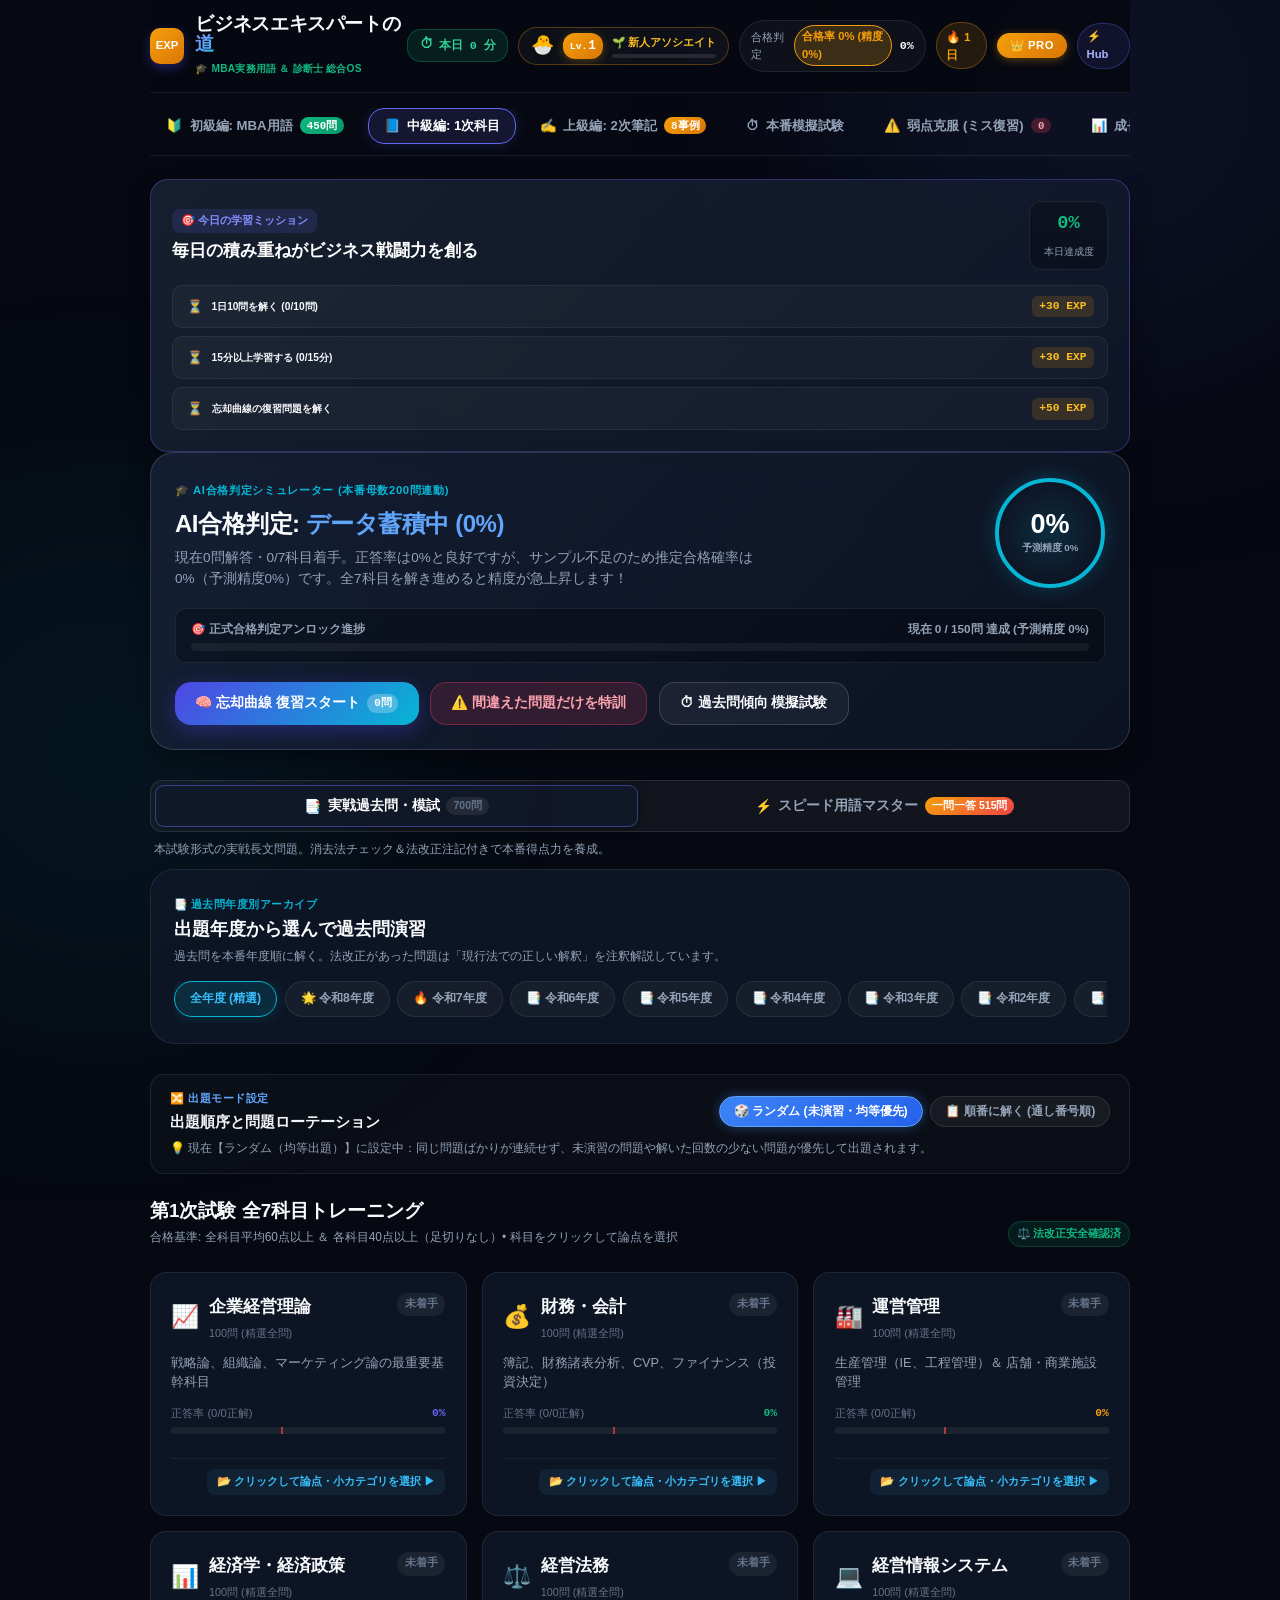
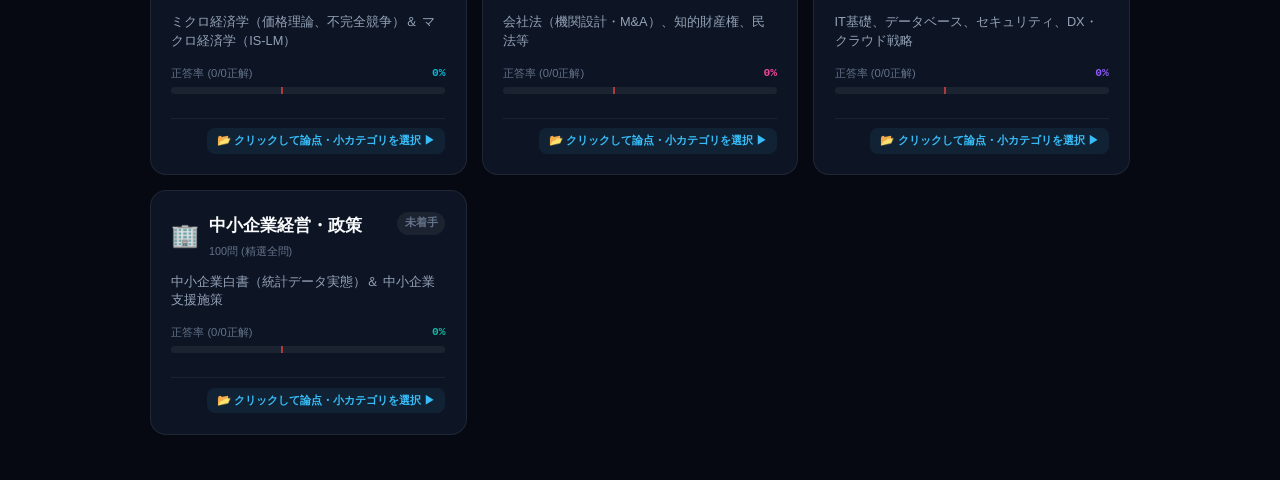
==== docs/index.html @ 7c451c0b "fix: Hide subcategories by default, show clean cards, and open subcategory modal only on card click" ====
<!DOCTYPE html>
<html lang="ja">
<head>
  <meta charset="UTF-8">
  <meta name="viewport" content="width=device-width, initial-scale=1.0, maximum-scale=1.0, user-scalable=no, viewport-fit=cover">
  <meta name="apple-mobile-web-app-capable" content="yes">
  <meta name="apple-mobile-web-app-status-bar-style" content="black-translucent">
  <meta name="apple-mobile-web-app-title" content="ビジネスエキスパートの道">
  <meta name="theme-color" content="#070a13">
  <meta name="description" content="ビジネスエキスパートの道 - 初級編MBA専門用語から中級編診断士1次試験、上級編2次筆記実戦ケーススタディまでビジネス戦闘力を極める総合学習OS">
  <title>ビジネスエキスパートの道 | MBA用語・中小企業診断士 総合学習OS</title>

  <!-- Google Fonts -->
  <link rel="preconnect" href="https://fonts.googleapis.com">
  <link rel="preconnect" href="https://fonts.gstatic.com" crossorigin>
  <link href="https://fonts.googleapis.com/css2?family=JetBrains+Mono:wght@500;600;700&family=Outfit:wght@500;600;700;800;900&family=Plus+Jakarta+Sans:wght@400;500;600;700;800&display=swap" rel="stylesheet">

  <!-- PWA & Mobile Web App Settings -->
  <link rel="manifest" href="manifest.json">
  <link rel="icon" type="image/svg+xml" href="icon.svg">
  <link rel="apple-touch-icon" href="icon.svg">

  <!-- Security Headers: CSP, No-Sniff, Referrer -->
  <meta http-equiv="Content-Security-Policy" content="default-src 'self'; script-src 'self' 'unsafe-inline'; style-src 'self' 'unsafe-inline' https://fonts.googleapis.com; font-src 'self' https://fonts.gstatic.com data:; img-src 'self' data: https:; connect-src 'self';">
  <meta http-equiv="X-Content-Type-Options" content="nosniff">
  <meta name="referrer" content="strict-origin-when-cross-origin">

  <!-- Immediate Cache Purge for PWA Updates -->
  <script>
    if ('caches' in window) {
      caches.keys().then(function(keys) {
        keys.forEach(function(k) {
          if (k !== 'shindanshi-master-v11') caches.delete(k);
        });
      });
    }
  </script>

  <link rel="stylesheet" href="index.css?v=9">
</head>
<body class="theme-dark">
  <!-- Dynamic Glow Backgrounds -->
  <div class="bg-orb orb-primary"></div>
  <div class="bg-orb orb-emerald"></div>

  <div id="passApp" class="pass-app-shell">
    
    <!-- Top Global App Bar -->
    <header class="app-top-bar" id="appTopBar">
      <div class="bar-left">
        <button id="btnHeaderBack" class="icon-btn-round" style="display: none;" title="一覧に戻る">
          ←
        </button>
        <div class="brand-container">
          <div class="brand-logo-mark" style="background: linear-gradient(135deg, #f59e0b, #d97706);">
            <span>EXP</span>
          </div>
          <div>
            <h1 class="brand-title">ビジネスエキスパートの<span class="gradient-text">道</span></h1>
            <span class="compliance-tag" title="初級MBA用語・中級1次・上級2次筆記まで完全網羅">🎓 MBA実務用語 ＆ 診断士 総合OS</span>
          </div>
        </div>
      </div>

      <div class="bar-right">
        <!-- Live Study Time Auto-Tracker Badge (NEW: 勉強時間ログ) -->
        <div class="study-time-badge" id="studyTimeBadge" title="自動計測された本日の学習時間">
          <span class="st-icon">⏱</span>
          <span class="st-val" id="headerStudyTimeText">本日 0分</span>
        </div>

        <!-- Live Player Level & Character Avatar Badge (NEW: キャラクター進化) -->
        <div class="player-level-badge" id="playerLevelBadge" title="あなたのビジネスアバターと戦闘力レベル (タップで対話)">
          <div class="lvl-avatar-icon" id="headerAvatarEmoji">🐣</div>
          <div class="lvl-circle">
            <span class="lvl-prefix">Lv.</span><span id="headerLvlNum">1</span>
          </div>
          <div class="lvl-info">
            <span class="lvl-title" id="headerRankTitle">🌱 新人アソシエイト</span>
            <div class="lvl-bar-track">
              <div class="lvl-bar-fill" id="headerExpBar" style="width: 0%;"></div>
            </div>
          </div>
        </div>

        <!-- Floating Avatar Speech Bubble (NEW: 対話システム) -->
        <div class="avatar-speech-bubble" id="avatarSpeechBubble" style="display: none;">
          <span class="bubble-arrow"></span>
          <span class="bubble-text" id="avatarSpeechText">今日も一緒にビジネス戦闘力を高めよう！</span>
        </div>

        <!-- Live Pass Probability Gauge -->
        <div class="pass-prob-meter" id="passProbMeter" title="総合正答率に基づく合格判定">
          <span class="prob-label">合格判定</span>
          <span class="prob-badge grade-b" id="topPassGrade">B判定</span>
          <span class="prob-rate" id="topPassRate">65%</span>
        </div>

        <!-- Streak Counter -->
        <div class="streak-badge" id="streakBadge" title="学習継続記録">
          🔥 <span id="streakNum">1</span>日
        </div>

        <!-- PRO Plan Upgrade Button (NEW: マネタイズ導線) -->
        <button class="pro-upgrade-chip" id="btnOpenProModal" title="PROプランで全機能・クラウド同期を解放">
          👑 PRO
        </button>

        <!-- DevFlow Hub Link -->
        <a href="http://localhost:8765" class="hub-link-chip" target="_blank" title="DevFlow Hubへ戻る">
          ⚡ Hub
        </a>
      </div>
    </header>

    <!-- Top Navigation Tabs (Desktop & Tablet) -->
    <nav class="app-nav-tabs" id="appNavTabs">
      <button class="nav-tab" data-view="viewMba" id="tabMba">
        <span class="tab-emoji">🔰</span>
        <span>初級編: MBA用語</span>
        <span class="counter-pill" style="background: linear-gradient(135deg, #10b981, #059669); color: #fff;">450問</span>
      </button>
      <button class="nav-tab active" data-view="viewHome" id="tabSubjects">
        <span class="tab-emoji">📘</span>
        <span>中級編: 1次科目</span>
      </button>
      <button class="nav-tab" data-view="viewCaseExam" id="tabCaseExam">
        <span class="tab-emoji">✍️</span>
        <span>上級編: 2次筆記</span>
        <span class="counter-pill" style="background: linear-gradient(135deg, #f59e0b, #d97706); color: #fff;">8事例</span>
      </button>
      <button class="nav-tab" data-view="viewMockExam" id="tabMock">
        <span class="tab-emoji">⏱</span>
        <span>本番模擬試験</span>
      </button>
      <button class="nav-tab" data-view="viewWeakness" id="tabWeakness">
        <span class="tab-emoji">⚠️</span>
        <span>弱点克服 (ミス復習)</span>
        <span class="counter-pill" id="weaknessCountPill">0</span>
      </button>
      <button class="nav-tab" data-view="viewAnalytics" id="tabAnalytics">
        <span class="tab-emoji">📊</span>
        <span>成長・合格診断</span>
      </button>
    </nav>

    <!-- Main Content Area -->
    <main class="main-stage" id="mainStage">

      <!-- ===================================================================
           VIEW 0: 🔰 初級編: MBA専門用語マスター (全7カテゴリ・計150問)
           =================================================================== -->
      <section id="viewMba" class="stage-view">
        
        <!-- MBA Top Screen (カテゴリ選択 & 戦闘力ステータス) -->
        <div id="mbaCategoryView" class="mba-top-container">
          
          <!-- Hero Banner -->
          <div class="mba-hero-card">
            <div class="mba-hero-left">
              <span class="mba-badge-pill">🔰 初級編：ビジネスエキスパートへの第一歩</span>
              <h2 class="mba-hero-title">MBA専門用語マスター 450</h2>
              <p class="mba-hero-desc">
                世界基準のビジネススクールで学ぶ7大コア領域の必須概念を選択式で攻略。問題を解くごとにEXPを獲得し、ビジネス戦闘力（Level）をランクアップさせよう！
              </p>
              <div class="mba-hero-actions">
                <button class="btn btn-primary" id="btnMbaRandomQuiz">
                  <span>🎲 全分野からランダム10問特訓</span>
                  <span class="badge-bubble">+EXP</span>
                </button>
                <button class="btn btn-outline" id="btnMbaWeakQuiz">
                  <span>⚠️ 未マスター用語を集中攻略</span>
                </button>
              </div>
            </div>

            <!-- Player Status Dashboard Card -->
            <div class="mba-player-card">
              <div class="player-rank-header">
                <span class="p-eyebrow">現在のビジネス階級</span>
                <div class="p-title-row">
                  <span class="p-rank-icon" id="mbaStatusRankIcon">🌱</span>
                  <h3 class="p-rank-title" id="mbaStatusRankTitle">新人アソシエイト</h3>
                </div>
              </div>
              
              <div class="p-level-row">
                <span class="p-level-val">Lv. <span id="mbaStatusLevelNum">1</span></span>
                <span class="p-exp-val" id="mbaStatusExpText">0 / 50 EXP</span>
              </div>
              <div class="p-exp-track">
                <div class="p-exp-fill" id="mbaStatusExpFill" style="width: 0%;"></div>
              </div>

              <div class="p-stats-grid">
                <div class="p-stat-item">
                  <span class="p-stat-num" id="mbaStatusMasteredCount">0</span>
                  <span class="p-stat-label">習得用語数</span>
                </div>
                <div class="p-stat-item">
                  <span class="p-stat-num" id="mbaStatusAccuracyPct">--%</span>
                  <span class="p-stat-label">正答率</span>
                </div>
                <div class="p-stat-item">
                  <span class="p-stat-num" id="mbaStatusStreakCount">0</span>
                  <span class="p-stat-label">連続正解</span>
                </div>
              </div>
            </div>
          </div>

          <!-- 7 Categories Grid -->
          <div class="mba-categories-section">
            <div class="section-title-bar">
              <div>
                <h3 class="title-text">MBA 7大コア領域から選んで特訓</h3>
                <p class="title-sub">各分野の専門用語と実務ケースを4択問題でマスターしよう</p>
              </div>
            </div>

            <div class="mba-categories-grid" id="mbaCategoriesGrid">
              <!-- Dynamically populated via app.js -->
            </div>
          </div>

        </div>

        <!-- MBA Active Quiz Container (演習中) -->
        <div id="mbaQuizView" class="mba-quiz-container" style="display: none;">
          <div class="mba-quiz-header">
            <button class="btn btn-sm btn-ghost" id="btnMbaBackToList">← 分野一覧に戻る</button>
            <div class="mba-quiz-progress-box">
              <span class="mba-q-category-tag" id="mbaQuizCategoryTag">経営戦略</span>
              <span class="mba-q-counter" id="mbaQuizCounterText">第 1 / 10 問</span>
            </div>
            <div class="mba-quiz-streak-pill" id="mbaQuizComboPill">
              🔥 <span id="mbaQuizComboNum">0</span> 連続正解中
            </div>
          </div>

          <!-- Progress Bar -->
          <div class="quiz-track-bar">
            <div class="quiz-fill-bar" id="mbaQuizFillBar" style="width: 10%;"></div>
          </div>

          <!-- Question Card -->
          <div class="mba-question-card">
            <div class="mba-term-pill" id="mbaQuizTermPill">3C分析</div>
            <h3 class="mba-q-text" id="mbaQuizQuestionText">
              事業の外部環境および内部環境を整理し、成功要因（KSF）を導き出すフレームワーク「3C分析」の3つの要素として正しい組み合わせはどれか。
            </h3>

            <!-- 4 Options -->
            <div class="mba-options-grid" id="mbaQuizOptionsGrid">
              <!-- Dynamic Options -->
            </div>

            <!-- Instant Explanation & Feedback Box -->
            <div class="mba-feedback-box" id="mbaQuizFeedbackBox" style="display: none;">
              <div class="fb-header">
                <span class="fb-badge" id="mbaQuizResultBadge">⭕️ 正解！ (+20 EXP)</span>
                <span class="fb-exp-gain" id="mbaQuizExpGain">+20 EXP</span>
              </div>
              <div class="fb-explanation" id="mbaQuizExplanationText">
                3C分析はマッキンゼーの大前研一氏が提唱したフレームワークで...
              </div>
              <div class="fb-actions">
                <button class="btn btn-primary" id="btnMbaNextQuestion">次の問題へ進む →</button>
              </div>
            </div>
          </div>

        </div>

        <!-- MBA Session Result Screen -->
        <div id="mbaResultView" class="mba-result-container" style="display: none;">
          <div class="mba-result-card">
            <span class="res-eyebrow">🎉 特訓セッション完了！</span>
            <h2 class="res-title" id="mbaResultTitle">素晴らしい成果です！</h2>
            
            <div class="res-score-circle">
              <span class="res-score-pct" id="mbaResultScorePct">90%</span>
              <span class="res-score-sub" id="mbaResultFraction">9 / 10問 正解</span>
            </div>

            <div class="res-exp-summary">
              <span class="res-exp-label">獲得ビジネスEXP</span>
              <span class="res-exp-num" id="mbaResultExpEarned">+220 EXP</span>
            </div>

            <div class="res-action-buttons">
              <button class="btn btn-secondary" id="btnMbaResultRetry">もう一度解く</button>
              <button class="btn btn-primary" id="btnMbaResultBackTop">分野一覧に戻る</button>
            </div>
          </div>
        </div>

      </section>

      <!-- ===================================================================
           VIEW 1: HOME / 科目一覧 & 忘却曲線
           =================================================================== -->
      <section id="viewHome" class="stage-view active">
        
        <!-- Daily Goal & Mission Card (NEW: 習慣化・LTV向上エンジン) -->
        <div class="daily-mission-card" id="dailyMissionCard">
          <div class="mission-header">
            <div>
              <span class="mission-tag">🎯 今日の学習ミッション</span>
              <h3 class="mission-title">毎日の積み重ねがビジネス戦闘力を創る</h3>
            </div>
            <div class="mission-circle-wrap">
              <span class="mission-progress-text" id="dailyGoalPct">0%</span>
              <span class="mission-sub">本日達成度</span>
            </div>
          </div>
          <div class="mission-checklist">
            <div class="m-check-item" id="chkMissionQuestions">
              <span class="m-icon-status">⏳</span>
              <span class="m-label">1日10問を解く (<span id="mCountQuestions">0</span>/10問)</span>
              <span class="m-reward">+30 EXP</span>
            </div>
            <div class="m-check-item" id="chkMissionTime">
              <span class="m-icon-status">⏳</span>
              <span class="m-label">15分以上学習する (<span id="mCountTime">0</span>/15分)</span>
              <span class="m-reward">+30 EXP</span>
            </div>
            <div class="m-check-item" id="chkMissionAnki">
              <span class="m-icon-status">⏳</span>
              <span class="m-label">忘却曲線の復習問題を解く</span>
              <span class="m-reward">+50 EXP</span>
            </div>
          </div>
        </div>

        <!-- Live Pass Prediction Hero Card (Benchmark Unlock System) -->
        <div class="prediction-hero-card" id="predictionHeroCard">
          <div class="hero-header">
            <div>
              <span class="hero-eyebrow">🎓 AI合格判定シミュレーター (本番母数200問連動)</span>
              <h2 class="hero-headline" id="heroHeadlineText">正式合格判定: <span class="highlight-grade" id="heroPassGrade">データ蓄積中</span></h2>
              <p class="hero-summary" id="heroPassSummary">
                診断士1次試験（約225問）と同等の演習母数をこなすことで、真の実力と合格可能性（A〜E判定）が正式アンロックされます。
              </p>
            </div>
            <div class="hero-gauge-circle" id="heroGaugeCircle">
              <span class="gauge-value" id="heroPassProbPct">--%</span>
              <span class="gauge-sub" id="heroGaugeSub">信頼度 0%</span>
            </div>
          </div>

          <!-- Benchmark Unlock Progress Bar -->
          <div class="benchmark-progress-box" id="benchmarkProgressBox">
            <div class="bench-labels">
              <span>🎯 正式合格判定アンロック進捗</span>
              <span id="benchCountText">現在 0 / 150問 達成</span>
            </div>
            <div class="bench-track">
              <div class="bench-fill" id="benchFillBar" style="width: 0%;"></div>
            </div>
          </div>

          <!-- Cutoff Warning Alert (if any subject < 40%) -->
          <div class="cutoff-alert-banner" id="cutoffAlertBanner" style="display: none;">
            <span class="alert-icon">🚨</span>
            <div class="alert-body">
              <strong>足切り危険警告 (40%未満の科目があります):</strong>
              <span id="cutoffSubjectsList">経営法務 (33%)</span>
            </div>
          </div>

          <!-- Hero Action Buttons -->
          <div class="hero-action-buttons">
            <button class="btn btn-primary" id="btnHeroAnkiReview">
              <span>🧠 忘却曲線 復習スタート</span>
              <span class="badge-bubble" id="heroAnkiDueCount">0問</span>
            </button>
            <button class="btn btn-secondary" id="btnHeroWeakness">
              <span>⚠️ 間違えた問題だけを特訓</span>
            </button>
            <button class="btn btn-outline" id="btnHeroMock">
              <span>⏱ 過去問傾向 模擬試験</span>
            </button>
          </div>
        </div>

        <!-- Section: Practice Mode Switcher (実戦過去問 vs スピード用語マスター) -->
        <div class="mode-switcher-container">
          <div class="mode-switcher-bar" id="practiceModeSwitcher">
            <button class="mode-tab-btn active" id="tabModeExam" data-mode="exam">
              <span class="tab-icon">📑</span>
              <span class="tab-title">実戦過去問・模試</span>
              <span class="tab-badge">700問</span>
            </button>
            <button class="mode-tab-btn" id="tabModeVocab" data-mode="vocab">
              <span class="tab-icon">⚡</span>
              <span class="tab-title">スピード用語マスター</span>
              <span class="tab-badge special">一問一答 515問</span>
            </button>
          </div>
          <p class="mode-switcher-desc" id="modeSwitcherDesc">本試験形式の実戦長文問題。消去法チェック＆法改正注記付きで本番得点力を養成。</p>
        </div>

        <!-- Section: Exam Year Archive Selector (NEW) -->
        <div class="exam-year-selector-card" id="examYearSelectorCard">
          <div class="year-header">
            <span class="year-tag">📑 過去問年度別アーカイブ</span>
            <h3 class="year-title">出題年度から選んで過去問演習</h3>
            <p class="year-sub">過去問を本番年度順に解く。法改正があった問題は「現行法での正しい解釈」を注釈解説しています。</p>
          </div>
          <div class="year-pills-row" id="yearPillsRow">
            <button class="year-pill active" data-year="all">全年度 (精選)</button>
            <button class="year-pill" data-year="令和8年度">🌟 令和8年度</button>
            <button class="year-pill" data-year="令和7年度">🔥 令和7年度</button>
            <button class="year-pill" data-year="令和6年度">📑 令和6年度</button>
            <button class="year-pill" data-year="令和5年度">📑 令和5年度</button>
            <button class="year-pill" data-year="令和4年度">📑 令和4年度</button>
            <button class="year-pill" data-year="令和3年度">📑 令和3年度</button>
            <button class="year-pill" data-year="令和2年度">📑 令和2年度</button>
            <button class="year-pill" data-year="令和元年度">📑 令和元年度</button>
          </div>
        </div>

        <!-- Section: 出題順序設定 (NEW: 均等スマートランダム vs 順番に解く) -->
        <div class="order-mode-selector-card" id="orderModeSelectorCard">
          <div class="order-mode-header">
            <div>
              <span class="order-tag">🔀 出題モード設定</span>
              <h4 class="order-title">出題順序と問題ローテーション</h4>
            </div>
            <div class="order-pills-row">
              <button class="order-pill-btn active" id="btnOrderSmartRandom" data-order="smart_random" title="未演習の問題を優先し、解いた問題が平均的に万遍なく出題されます">
                🎲 ランダム (未演習・均等優先)
              </button>
              <button class="order-pill-btn" id="btnOrderSequential" data-order="sequential" title="本試験の年度順・第1問からの通し番号順に体系的に演習します">
                📋 順番に解く (通し番号順)
              </button>
            </div>
          </div>
          <p class="order-mode-desc" id="orderModeDescText">
            💡 現在【ランダム（均等出題）】に設定中：同じ問題ばかりが連続せず、未演習の問題や解いた回数の少ない問題が優先して出題されます。
          </p>
        </div>

        <!-- Section: 7 Subjects Grid -->
        <div class="section-title-bar">
          <div>
            <h3 class="title-text">第1次試験 全7科目トレーニング</h3>
            <p class="title-sub">合格基準: 全科目平均60点以上 ＆ 各科目40点以上（足切りなし）• 科目をクリックして論点を選択</p>
          </div>
          <span class="compliance-badge">⚖️ 法改正安全確認済</span>
        </div>

        <div class="subjects-mosaic" id="subjectsMosaic">
          <!-- Populated by JS -->
        </div>

      </section>

      <!-- ===================================================================
           VIEW 2: 模擬試験モード (Mock Exam)
           =================================================================== -->
      <section id="viewMockExam" class="stage-view">
        <div class="mock-intro-card">
          <div class="mock-badge" style="background: linear-gradient(135deg, #f59e0b, #d97706); color: #fff;">🌟 2026/2027年度 最新本試験完全予想</div>
          <h2 class="mock-title">2026/2027年度 中小企業診断士1次試験 最新予想模擬試験</h2>
          <p class="mock-desc">
            来年の診断士本試験の出題傾向を徹底分析。全7科目から合否を分ける超頻出テーマ（両利きの経営・人的資本経営・新リース会計・東証PBR改革・スマートファクトリー・ゼロトラストセキュリティ・意匠商標法改正・生成AI等）を各科目4問、計28問厳選。
            本番同様の緊張感で、全体得点と各科目の「足切りリスク（40%未満）」を精密に測定します。
          </p>

          <div class="mock-params-grid">
            <div class="param-card">
              <span class="param-label">出題数</span>
              <span class="param-val" id="mockQuestionCountText">28 問</span>
            </div>
            <div class="param-card">
              <span class="param-label">制限時間</span>
              <span class="param-val">60 分</span>
            </div>
            <div class="param-card">
              <span class="param-label">合格基準</span>
              <span class="param-val">60% 以上</span>
            </div>
            <div class="param-card alert-param">
              <span class="param-label">足切り条件</span>
              <span class="param-val">40% 未満不可</span>
            </div>
          </div>

          <div class="mock-compliance-info">
            <strong>🛡️ 法改正保証:</strong> 本模擬試験は、令和元年会社法改正、意匠法改正（出願25年）、現行中小企業基本法基準に完全対応しています。法改正による誤った知識の定着を防ぎます。
          </div>

          <button id="btnStartMockExam" class="btn btn-primary btn-lg btn-block pulse-btn">
            <span>⏱ 模擬試験を開始する</span>
          </button>
        </div>
      </section>

      <!-- ===================================================================
           VIEW 3: 弱点克服モード (Weakness Drill)
           =================================================================== -->
      <section id="viewWeakness" class="stage-view">
        <div class="weakness-intro-card">
          <div class="weakness-header">
            <div>
              <span class="weak-tag">⚠️ 弱点集中特訓</span>
              <h2 class="weak-title">間違えた問題だけの復習ドリル</h2>
              <p class="weak-desc">過去に1度でも誤答した問題を抽出し、完全正解できるまで徹底的に反復します。</p>
            </div>
            <div class="weak-count-badge" id="weaknessBigCount">0問</div>
          </div>

          <div id="weaknessEmptyState" class="empty-state-box" style="display: none;">
            <div class="empty-icon">🎉</div>
            <h3 class="empty-title">現在、間違えた問題はありません！</h3>
            <p class="empty-desc">素晴らしい理解度です。模擬試験や科目別トレーニングでさらなる得点源を広げましょう。</p>
            <button class="btn btn-primary" id="btnEmptyGoSubjects">科目別トレーニングへ</button>
          </div>

          <div id="weaknessActionArea">
            <button id="btnStartWeaknessDrill" class="btn btn-primary btn-lg btn-block">
              <span>⚠️ 弱点克服ドリルを開始する</span>
            </button>
          </div>
        </div>
      </section>

      <!-- ===================================================================
           VIEW 4: QUIZ WORKSPACE (演習・本番クイズ画面)
           =================================================================== -->
      <section id="viewQuiz" class="stage-view">
        
        <!-- Quiz Control Bar -->
        <div class="quiz-nav-strip">
          <div class="quiz-meta-left">
            <span class="quiz-sub-pill" id="quizSubPill">
              <span id="quizSubIcon">📈</span>
              <span id="quizSubTitle">企業経営理論</span>
            </span>
            <span class="quiz-mode-pill" id="quizModePill">通常演習</span>
          </div>

          <!-- Timer (Only visible in Mock Exam) -->
          <div class="exam-timer-box" id="examTimerBox" style="display: none;">
            <span class="timer-icon">⏳</span>
            <span class="timer-digits" id="timerDigits">30:00</span>
          </div>

          <!-- Question Progress & Font Controls -->
          <div class="quiz-meta-right">
            <div class="font-sizer">
              <button class="btn-font-size" id="btnFontDecrease" title="文字サイズ縮小">A-</button>
              <button class="btn-font-size" id="btnFontIncrease" title="文字サイズ拡大">A+</button>
            </div>
            <button class="bookmark-btn" id="btnBookmarkToggle" title="この問題をブックマーク">
              <span id="bookmarkIcon">☆</span>
            </button>
            <div class="progress-indicator-text">
              <span id="currentQIndexText">1</span> / <span id="totalQCountText">10</span>
            </div>
          </div>
        </div>

        <!-- Progress Bar Line -->
        <div class="quiz-progress-track">
          <div class="quiz-progress-bar-fill" id="quizProgressBarFill" style="width: 10%;"></div>
        </div>

        <!-- Question Sheet Card -->
        <div class="question-sheet-card" id="questionSheetCard">
          
          <!-- Tags & Compliance Note -->
          <div class="question-header-row">
            <div class="tags-cluster">
              <span class="category-chip" id="qCategoryChip">経営戦略論</span>
              <span class="source-chip" id="qSourceChip">過去問精選</span>
              <span class="difficulty-stars" id="qDifficultyStars">★★☆</span>
            </div>
            <div class="compliance-chip" id="qComplianceChip" title="最新法規・出題基準準拠">
              🛡️ 法改正チェック済
            </div>
          </div>

          <!-- Revision Note Banner (Special notice for Law & Policy) -->
          <div class="revision-notice-banner" id="revisionNoticeBanner" style="display: none;">
            <span class="rev-icon">📌</span>
            <span class="rev-text" id="revisionNoticeText">法改正注記</span>
          </div>

          <!-- Question Text -->
          <div class="question-text-area" id="questionTextArea">
            問題文読み込み中...
          </div>

          <div class="elimination-hint-bar">
            <span>💡 選択肢横の「✕」を押すと、消去法（取り消し線）で候補を絞り込めます</span>
          </div>

          <!-- Options Grid -->
          <div class="options-sheet" id="optionsSheet">
            <!-- Populated by JS -->
          </div>

          <!-- Answer & In-depth Explanation Drawer -->
          <div class="explanation-drawer" id="explanationDrawer" style="display: none;">
            
            <div class="verdict-status-strip" id="verdictStatusStrip">
              <span class="verdict-icon-big" id="verdictIconBig">⭕</span>
              <div>
                <h3 class="verdict-heading" id="verdictHeading">正解！完璧な理解です</h3>
                <span class="verdict-subtext" id="verdictSubtext">正解の論点と他肢の誤答理由を確認しましょう</span>
              </div>
            </div>

            <!-- Key Point Flashcard -->
            <div class="keypoint-flashcard">
              <div class="keypoint-title-bar">
                <span>⚡ 試験に出る！最重要暗記ポイント</span>
              </div>
              <p class="keypoint-body" id="keypointBody">ポイント要約</p>
            </div>

            <!-- Detailed breakdown per choice (ア〜エ) -->
            <div class="options-breakdown-box">
              <h4 class="breakdown-title">各選択肢の徹底解説</h4>
              <div class="breakdown-list" id="optionsBreakdownList">
                <!-- Populated by JS -->
              </div>
            </div>

            <!-- General Explanation -->
            <div class="general-explanation-box">
              <h4 class="gen-title">総合背景解説</h4>
              <div class="gen-body" id="generalExplanationBody">解説本文...</div>
            </div>

            <!-- Anki Spaced Repetition Buttons -->
            <div class="anki-spaced-box" id="ankiSpacedBox">
              <span class="anki-intro-label">🧠 あなたの記憶定着度を選択（次の出題タイミングを自動調整）:</span>
              <div class="anki-ratings-row">
                <button class="anki-pill anki-again" data-rating="again">
                  <span class="interval-text">10分後</span>
                  <span class="rate-name">もう一度 (復習)</span>
                </button>
                <button class="anki-pill anki-hard" data-rating="hard">
                  <span class="interval-text">1日後</span>
                  <span class="rate-name">難しい</span>
                </button>
                <button class="anki-pill anki-good" data-rating="good">
                  <span class="interval-text">3日後</span>
                  <span class="rate-name">普通</span>
                </button>
                <button class="anki-pill anki-easy" data-rating="easy">
                  <span class="interval-text">7日後</span>
                  <span class="rate-name">簡単！</span>
                </button>
              </div>
            </div>

            <!-- Next Button -->
            <button id="btnQuizNext" class="btn btn-primary btn-lg btn-block next-action-btn">
              <span>次の問題へ進む ➔</span>
            </button>

          </div>

        </div>

      </section>

      <!-- ===================================================================
           VIEW 5: RESULTS & SCORE REPORT (合否判定・分析レポート)
           =================================================================== -->
      <section id="viewResult" class="stage-view">
        <div class="result-report-card">
          
          <div class="result-banner" id="resultVerdictBanner">
            <span class="result-badge-verdict" id="resultBadgeVerdict">合格基準 達成！</span>
            <h2 class="result-headline" id="resultHeadline">第1次試験 合格判定: A判定</h2>
            <p class="result-sub-desc" id="resultSubDesc">
              総得点60%以上をクリアし、かつ全科目で40%以上の足切りを回避しました。
            </p>
          </div>

          <!-- Overall Score Numbers -->
          <div class="score-summary-cluster">
            <div class="score-stat-cell">
              <span class="cell-label">総合正答率</span>
              <span class="cell-num highlight-color" id="resultTotalScorePct">75%</span>
            </div>
            <div class="score-stat-cell">
              <span class="cell-label">正解数 / 総問題数</span>
              <span class="cell-num" id="resultCorrectFraction">12 / 16問</span>
            </div>
            <div class="score-stat-cell">
              <span class="cell-label">足切り判定 (40%未満)</span>
              <span class="cell-num" id="resultCutoffStatus">なし (クリア)</span>
            </div>
          </div>

          <!-- Subject by Subject Breakdown Table -->
          <div class="subject-breakdown-section">
            <h3 class="breakdown-headline">科目別 成績 ＆ 足切りチェック</h3>
            <div class="subject-scores-list" id="resultSubjectScoresList">
              <!-- Populated by JS -->
            </div>
          </div>

          <div class="result-button-row">
            <button class="btn btn-secondary" id="btnResultRetrySame">
              もう一度解き直す
            </button>
            <button class="btn btn-primary" id="btnResultBackHome">
              科目一覧へ戻る
            </button>
          </div>

        </div>
      </section>

      <!-- ===================================================================
           VIEW 6: ANALYTICS & PASS DIAGNOSTIC (合格診断・分析)
           =================================================================== -->
      <section id="viewAnalytics" class="stage-view">
        <div class="analytics-dashboard">
          
          <div class="analytics-header">
            <div>
              <h2 class="analytics-title">学習データ分析 ＆ 合格シミュレーション</h2>
              <p class="analytics-desc">これまでの全解答履歴に基づき、最新の合格確率と苦手科目を可視化します。</p>
            </div>
            <button class="btn btn-outline btn-xs" id="btnResetHistory">データ初期化</button>
          </div>

          <!-- Diagnostic Cards Grid -->
          <div class="diagnostic-grid">
            
            <div class="diag-card">
              <div style="display: flex; justify-content: space-between; align-items: center; margin-bottom: 0.5rem;">
                <h3 class="diag-title" style="margin: 0;">推定合格シミュレーション</h3>
                <span class="badge-confidence" id="diagConfidenceBadge" style="font-size: 0.78rem; padding: 3px 8px; border-radius: 6px; background: rgba(59, 130, 246, 0.15); color: #60a5fa; border: 1px solid rgba(59, 130, 246, 0.3);">予測精度: 0%</span>
              </div>
              <div class="diag-metric-box">
                <span class="diag-big-number" id="diagPassProbBig">0%</span>
                <span class="diag-grade-tag grade-b" id="diagGradeBig">測定中</span>
              </div>
              <!-- Confidence Progress Bar -->
              <div class="confidence-meter-box" style="margin: 0.8rem 0 0.6rem 0;">
                <div style="display: flex; justify-content: space-between; font-size: 0.78rem; color: var(--text-muted); margin-bottom: 4px;">
                  <span>判定信頼度 (母数＆7科目網羅)</span>
                  <span id="diagConfidencePct" style="color: #60a5fa; font-weight: 600;">0%</span>
                </div>
                <div class="bench-track" style="height: 6px; background: rgba(255, 255, 255, 0.08); border-radius: 999px; overflow: hidden;">
                  <div class="bench-fill" id="diagConfidenceBar" style="width: 0%; height: 100%; background: linear-gradient(90deg, #3b82f6, #10b981); transition: width 0.4s ease;"></div>
                </div>
              </div>
              <p class="diag-advice" id="diagAdviceText">
                現在、全体平均は合格圏内（60%超）です。弱点科目の底上げでA判定を目指しましょう。
              </p>
            </div>

            <div class="diag-card">
              <h3 class="diag-title">総解答統計</h3>
              <div class="diag-stat-rows">
                <div class="d-row">
                  <span>累計解答数:</span>
                  <strong id="diagTotalAnswered">0 問</strong>
                </div>
                <div class="d-row">
                  <span>累計正解数:</span>
                  <strong id="diagTotalCorrect">0 問</strong>
                </div>
                <div class="d-row">
                  <span>総合正答率:</span>
                  <strong id="diagTotalAccuracy">0%</strong>
                </div>
                <div class="d-row">
                  <span>要復習問題 (Anki):</span>
                  <strong id="diagDueCount">0 問</strong>
                </div>
              </div>
            </div>

            <!-- Study Time Auto-Log Card (NEW) -->
            <div class="diag-card">
              <h3 class="diag-title">⏱ 自動計測 学習時間</h3>
              <div class="diag-stat-rows">
                <div class="d-row">
                  <span>本日の学習時間:</span>
                  <strong id="diagTodayStudyTime" style="color: #10b981;">0 分</strong>
                </div>
                <div class="d-row">
                  <span>今週の学習時間:</span>
                  <strong id="diagWeeklyStudyTime">0 時間</strong>
                </div>
                <div class="d-row">
                  <span>総累計学習時間:</span>
                  <strong id="diagTotalStudyTime" style="color: #fbbf24;">0 時間</strong>
                </div>
                <div class="d-row">
                  <span>1日あたり平均:</span>
                  <strong id="diagDailyAvgTime">0 分 / 日</strong>
                </div>
              </div>
            </div>

          </div>

          <!-- Subject Mastery Levels -->
          <div class="mastery-section">
            <h3 class="mastery-title">科目別 習熟度 & 足切り（40%）危険度メーター</h3>
            <div class="mastery-bars-container" id="masteryBarsContainer">
              <!-- Populated by JS -->
            </div>
          </div>

          <!-- Achievements & Badges Collection (NEW: 実績システム) -->
          <div class="achievements-section">
            <div class="section-title-bar">
              <div>
                <h3 class="title-text">🏆 アチーブメント・実績バッジコレクション</h3>
                <p class="title-sub">学習のマイルストーンを達成して名誉あるバッジとボーナスEXPを獲得しよう</p>
              </div>
              <span class="badge-count-pill" id="unlockedBadgesCountPill">獲得: 0 / 12</span>
            </div>
            <div class="badges-grid" id="achievementsBadgesGrid">
              <!-- Dynamic Badges -->
            </div>
          </div>

          <!-- Data Backup & Cloud Sync Prep (NEW: セキュリティ & LTV保護) -->
          <div class="data-backup-card">
            <div class="backup-header">
              <div>
                <h3 class="backup-title">💾 学習データの安全バックアップ ＆ 復元</h3>
                <p class="backup-desc">
                  ブラウザのキャッシュ消去や端末の機種変更でも安心。学習履歴・レベル・2次記述下書きをワンクリックで安全にJSON保存・復元できます。
                </p>
              </div>
            </div>
            <div class="backup-actions-row">
              <button class="btn btn-primary" id="btnExportData">
                📥 データをダウンロード保存 (JSON)
              </button>
              <label class="btn btn-outline" style="cursor: pointer; margin: 0;">
                📤 バックアップから復元
                <input type="file" id="fileImportData" accept=".json" style="display: none;">
              </label>
            </div>
          </div>

        </div>
      </section>

      <!-- ===================================================================
           VIEW 7: 2次筆記試験 実戦ケーススタディ演習 (事例 I〜IV 全8事例)
           =================================================================== -->
      <section id="viewCaseExam" class="stage-view">
        
        <!-- Case List Screen (事例一覧) -->
        <div id="caseListView" class="case-list-container">
          <div class="case-hero-banner">
            <div class="case-hero-content">
              <span class="hero-tag">✍️ 中小企業診断士 第2次筆記試験 実戦対策</span>
              <h2 class="case-hero-title">事例 I〜IV 完全攻略ケーススタディ</h2>
              <p class="case-hero-desc">
                約2,000字の実戦与件文、80分タイムアタック、制限文字数カウンター、そしてAI採点基準（キーワード抽出・模範解答・思考プロセス解説）を完備した本格演習システムです。
              </p>
            </div>
            <div class="case-hero-stats">
              <div class="c-stat-box">
                <span class="c-stat-num">8</span>
                <span class="c-stat-label">収録事例</span>
              </div>
              <div class="c-stat-box">
                <span class="c-stat-num">33</span>
                <span class="c-stat-label">実戦設問</span>
              </div>
              <div class="c-stat-box">
                <span class="c-stat-num">100%</span>
                <span class="c-stat-label">採点基準完備</span>
              </div>
            </div>
          </div>

          <!-- Category Filter Bar -->
          <div class="case-filter-bar">
            <button class="case-filter-btn active" data-filter="all">すべて (8事例)</button>
            <button class="case-filter-btn" data-filter="case1">事例 I (組織・人事)</button>
            <button class="case-filter-btn" data-filter="case2">事例 II (マーケ・流通)</button>
            <button class="case-filter-btn" data-filter="case3">事例 III (生産・技術)</button>
            <button class="case-filter-btn" data-filter="case4">事例 IV (財務・会計)</button>
          </div>

          <!-- Case Cards Grid -->
          <div class="case-cards-grid" id="caseCardsGrid">
            <!-- Dynamic Injection via app.js -->
          </div>
        </div>

        <!-- Case Workspace Screen (演習画面) -->
        <div id="caseWorkspaceView" class="case-workspace-container" style="display: none;">
          
          <!-- Workspace Control Bar -->
          <div class="case-workspace-bar">
            <div class="bar-left-group">
              <button class="btn btn-sm btn-ghost" id="btnCaseBackToList">← 事例一覧へ</button>
              <span class="case-type-badge" id="wsCaseTypeBadge">事例 I</span>
              <h3 class="ws-case-title" id="wsCaseTitle">老舗精密金型・機械部品メーカー A社</h3>
            </div>
            <div class="bar-right-group">
              <div class="case-timer-box">
                <span class="timer-icon">⏱</span>
                <span class="timer-val" id="caseTimerDisplay">80:00</span>
                <button class="timer-toggle-btn" id="btnCaseTimerToggle" title="一時停止/再開">⏸</button>
              </div>
              <span class="draft-indicator" id="caseDraftIndicator">💾 自動保存済</span>
            </div>
          </div>

          <!-- Mobile Tab Switcher (与件文 / 設問) -->
          <div class="case-mobile-switch" id="caseMobileSwitch">
            <button class="c-mob-tab active" id="btnMobTabStory">📄 与件文・財務諸表</button>
            <button class="c-mob-tab" id="btnMobTabQuestions">✍️ 設問・記述解答</button>
          </div>

          <!-- Split Workspace Layout -->
          <div class="case-split-layout">
            
            <!-- Left Pane: Story / Financial Data -->
            <div class="case-story-pane" id="caseStoryPane">
              <div class="story-header-card">
                <h4 class="company-name" id="storyCompanyName">企業概要</h4>
                <div class="company-meta-tags" id="storyCompanyMeta">
                  <!-- industry, scale badges -->
                </div>
                <div class="company-summary-box" id="storyCompanySummary">
                  <!-- business, features -->
                </div>
              </div>

              <!-- Financial Tables (For Case IV) -->
              <div class="case-financials-area" id="caseFinancialsArea" style="display: none;">
                <h4 class="sec-heading">📊 財務諸表データ（貸借対照表・損益計算書）</h4>
                <div class="financial-tables-container" id="financialTablesContent">
                  <!-- Dynamic Tables -->
                </div>
              </div>

              <!-- Story Paragraphs -->
              <div class="case-story-content">
                <h4 class="sec-heading">📜 与件文</h4>
                <div class="story-paragraphs" id="storyParagraphs">
                  <!-- Dynamic Paragraphs -->
                </div>
              </div>
            </div>

            <!-- Right Pane: Questions & Answer Inputs -->
            <div class="case-questions-pane" id="caseQuestionsPane">
              
              <!-- Questions Navigation Strip -->
              <div class="case-q-nav" id="caseQNav">
                <!-- Q1, Q2, Q3 buttons -->
              </div>

              <!-- Active Question Card -->
              <div class="case-q-active-card" id="caseQActiveCard">
                <!-- Active Question Content -->
              </div>

            </div>

          </div>

        </div>

      </section>

      <!-- Case Scoring & Explanation Modal -->
      <div id="caseResultModal" class="case-modal-overlay" style="display: none;">
        <div class="case-modal-content">
          <div class="modal-header">
            <div>
              <span class="modal-eyebrow">🎯 採点・キーワード診断レポート</span>
              <h3 class="modal-title" id="modalQTitle">第1問 採点結果</h3>
            </div>
            <button class="modal-close-btn" id="btnCloseCaseModal">×</button>
          </div>

          <div class="modal-body" id="modalResultBody">
            <!-- Dynamic Result Content -->
          </div>

          <div class="modal-footer">
            <button class="btn btn-secondary" id="btnModalCloseSecondary">閉じる</button>
            <button class="btn btn-primary" id="btnModalNextQ">次の設問へ →</button>
          </div>
        </div>
      </div>

      <!-- Level Up Celebration Modal (NEW: ゲームシステム) -->
      <div id="levelUpModal" class="case-modal-overlay" style="display: none;">
        <div class="level-up-modal-card">
          <div class="lvl-up-sparkle">✨ ランクアップ！ ✨</div>
          <div class="lvl-up-icon-wrap" id="lvlUpModalIcon">🚀</div>
          <h2 class="lvl-up-headline">LEVEL UP!</h2>
          <div class="lvl-up-number-badge">Lv. <span id="lvlUpModalLevel">5</span></div>
          <p class="lvl-up-sub">ビジネス戦闘力が高まり、新たな称号を獲得しました！</p>
          <div class="lvl-up-new-title-box">
            <span class="new-title-label">新称号獲得</span>
            <div class="new-title-text" id="lvlUpModalRankTitle">💼 自立型プレイヤー</div>
          </div>
          <button class="btn btn-primary btn-block" id="btnLevelUpClose">
            さらなる高みを目指す 🔥
          </button>
        </div>
      </div>

      <!-- PRO Plan Subscription Modal (NEW: マネタイズ機能) -->
      <div id="proModal" class="case-modal-overlay" style="display: none;">
        <div class="pro-modal-card">
          <div class="pro-modal-header">
            <span class="pro-crown-badge">👑 PREMIUM MEMBERSHIP</span>
            <button class="modal-close-btn" id="btnCloseProModal" style="color: #fff;">×</button>
          </div>
          <h2 class="pro-modal-title">ビジネスエキスパート <span class="gradient-text">PRO</span></h2>
          <p class="pro-modal-desc">
            全制限を解除。複数端末のクラウド同期、2次筆記AI詳細添削、MBA全450問を無制限に使い放題。
          </p>

          <!-- Plan Switcher -->
          <div class="pro-plan-toggle-row">
            <button class="pro-plan-btn active" id="btnPlanYearly" data-plan="yearly">
              <span class="p-rec-tag">実質2ヶ月分無料</span>
              <div class="p-plan-name">年額プラン</div>
              <div class="p-plan-price">¥9,800 <span class="p-period">/ 年 (月換算 約¥816)</span></div>
            </button>
            <button class="pro-plan-btn" id="btnPlanMonthly" data-plan="monthly">
              <div class="p-plan-name">月額プラン</div>
              <div class="p-plan-price">¥980 <span class="p-period">/ 月</span></div>
            </button>
          </div>

          <!-- Feature Perks List -->
          <div class="pro-perks-list">
            <div class="perk-item">
              <span class="perk-check">✅</span>
              <div>
                <strong>全問題・全コンテンツ完全無制限</strong>
                <p>1次試験700問＋515問、2次筆記全8事例、MBA全450問すべて使い放題</p>
              </div>
            </div>
            <div class="perk-item">
              <span class="perk-check">✅</span>
              <div>
                <strong>スマホ・PC・タブレット クラウドリアルタイム同期</strong>
                <p>外出先ではスマホ、自宅ではPCでシームレスに学習ログ・レベルを引き継ぎ</p>
              </div>
            </div>
            <div class="perk-item">
              <span class="perk-check">✅</span>
              <div>
                <strong>第2次試験 AI実戦記述添削 ＆ 模範解答</strong>
                <p>重要キーワード判定・配点シミュレーション・詳細フィードバック</p>
              </div>
            </div>
            <div class="perk-item">
              <span class="perk-check">✅</span>
              <div>
                <strong>広告・利用制限の完全非表示 ＆ 優先アップデート</strong>
              </div>
            </div>
          </div>

          <div class="pro-modal-footer">
            <button class="btn btn-primary btn-block btn-lg" id="btnStartTrial">
              🚀 7日間の無料トライアルを開始する
            </button>
            <p class="trial-note">※ トライアル期間中はいつでもキャンセル可能。費用は発生しません。</p>
          </div>
        </div>
      </div>

      <!-- Sub-Category Selection Modal (NEW: 論点・小カテゴリ選択ダイアログ) -->
      <div id="subCategoryModal" class="case-modal-overlay" style="display: none;">
        <div class="subcat-modal-card">
          <div class="subcat-modal-header">
            <div class="subcat-modal-title-box">
              <span class="subcat-modal-icon" id="subcatModalIcon">📈</span>
              <div>
                <h3 class="subcat-modal-title" id="subcatModalTitle">企業経営理論</h3>
                <p class="subcat-modal-sub" id="subcatModalSub">演習する論点・小カテゴリを選択してください</p>
              </div>
            </div>
            <button class="modal-close-btn" id="btnCloseSubcatModal">×</button>
          </div>

          <!-- Order mode toggle in modal -->
          <div class="modal-order-toggle-box">
            <span class="m-order-label">出題順序:</span>
            <div class="order-pills-row">
              <button class="order-pill-btn active" id="mBtnOrderRandom">🎲 ランダム均等</button>
              <button class="order-pill-btn" id="mBtnOrderSeq">📋 順番に解く</button>
            </div>
          </div>

          <!-- Sub-categories Grid List -->
          <div class="subcat-modal-list" id="subcatModalList">
            <!-- Populated by JS -->
          </div>
        </div>
      </div>

      <!-- MBA Sub-Category Selection Modal (初級編: MBA論点・小カテゴリ選択ダイアログ) -->
      <div id="mbaSubCategoryModal" class="case-modal-overlay" style="display: none;">
        <div class="subcat-modal-card">
          <div class="subcat-modal-header">
            <div class="subcat-modal-title-box">
              <span class="subcat-modal-icon" id="mbaSubcatModalIcon">♟️</span>
              <div>
                <h3 class="subcat-modal-title" id="mbaSubcatModalTitle">経営戦略 (Strategy)</h3>
                <p class="subcat-modal-sub" id="mbaSubcatModalSub">演習する論点・小カテゴリを選択してください</p>
              </div>
            </div>
            <button class="modal-close-btn" id="btnCloseMbaSubcatModal">×</button>
          </div>

          <!-- Question Count in modal -->
          <div class="modal-order-toggle-box">
            <span class="m-order-label">演習問数:</span>
            <div class="order-pills-row" id="mbaModalCountPills">
              <button class="order-pill-btn active" data-count="10">⚡ 10問特訓</button>
              <button class="order-pill-btn" data-count="20">🔥 20問強化</button>
              <button class="order-pill-btn" data-count="all">📚 全問コンプリート</button>
            </div>
          </div>

          <!-- Order mode toggle in modal -->
          <div class="modal-order-toggle-box" style="margin-top: -0.5rem;">
            <span class="m-order-label">出題順序:</span>
            <div class="order-pills-row">
              <button class="order-pill-btn active" id="mbaBtnOrderRandom">🎲 ランダム均等</button>
              <button class="order-pill-btn" id="mbaBtnOrderSeq">📋 順番に解く</button>
            </div>
          </div>

          <!-- Sub-categories Grid List -->
          <div class="subcat-modal-list" id="mbaSubcatModalList">
            <!-- Populated by JS -->
          </div>
        </div>
      </div>

    </main>

    <!-- Mobile Bottom App Bar (Optimized for Thumb Flow) -->
    <nav class="mobile-bottom-tabs" id="mobileBottomTabs">
      <button class="m-tab" data-view="viewMba">
        <span class="m-icon">🔰</span>
        <span class="m-label">MBA</span>
      </button>
      <button class="m-tab active" data-view="viewHome">
        <span class="m-icon">📚</span>
        <span class="m-label">1次科目</span>
      </button>
      <button class="m-tab" data-view="viewCaseExam">
        <span class="m-icon">✍️</span>
        <span class="m-label">2次筆記</span>
      </button>
      <button class="m-tab" data-view="viewMockExam">
        <span class="m-icon">⏱</span>
        <span class="m-label">模試</span>
      </button>
      <button class="m-tab" data-view="viewWeakness">
        <span class="m-icon">⚠️</span>
        <span class="m-label">弱点</span>
      </button>
      <button class="m-tab" data-view="viewAnalytics">
        <span class="m-icon">📊</span>
        <span class="m-label">分析</span>
      </button>
    </nav>

    <!-- Toast Notification -->
    <div id="toastNotification" class="toast-popup"></div>

    <!-- Celebration Confetti Canvas (NEW: 達成演出) -->
    <canvas id="confettiCanvas" class="confetti-canvas" style="display: none;"></canvas>

  </div>

  <!-- MBA Vocab Master Modules (初級編: MBA専門用語 451問) -->
  <script src="data/mba_vocab.js?v=11"></script>

  <!-- Subject Question Modules (実戦過去問 700問) -->
  <script src="data/management.js"></script>
  <script src="data/finance.js"></script>
  <script src="data/operations.js"></script>
  <script src="data/economics.js"></script>
  <script src="data/law.js"></script>
  <script src="data/it.js"></script>
  <script src="data/policy.js"></script>

  <!-- Speed Vocab Master Modules (スピード用語マスター 515問) -->
  <script src="data/vocab_management.js"></script>
  <script src="data/vocab_finance.js"></script>
  <script src="data/vocab_operations.js"></script>
  <script src="data/vocab_economics.js"></script>
  <script src="data/vocab_law.js"></script>
  <script src="data/vocab_it.js"></script>
  <script src="data/vocab_policy.js"></script>

  <!-- Case Exam Modules (第2次筆記試験 事例 I〜IV 全8事例) -->
  <script src="data/cases_data.js"></script>

  <script src="questions.js?v=11"></script>
  <script src="app.js?v=11"></script>

  <!-- Service Worker for Offline / PWA Support -->
  <script>
    if ('serviceWorker' in navigator) {
      window.addEventListener('load', () => {
        navigator.serviceWorker.register('./service-worker.js')
          .then(reg => {
            console.log('PWA Service Worker registered:', reg.scope);
            reg.update();
          })
          .catch(err => console.log('Service Worker registration failed:', err));
      });
    }
  </script>
</body>
</html>
---- docs/index.css ----
/* ==========================================================================
   診断士 PassPro - Commercial Grade Design System & Styles
   Engineered for Professional Learners: Flawless Typography, Visual Hierarchy,
   Glassmorphism, Thumb-friendly Ergonomics, and Tactile Micro-Interactions.
   ========================================================================== */

:root {
  /* Surface & Base Colors */
  --bg-deep: #060911;
  --bg-surface: #0c1220;
  --bg-card: rgba(16, 24, 42, 0.75);
  --bg-card-hover: rgba(24, 35, 60, 0.88);
  --bg-card-elevated: #131c31;

  /* Borders & Dividers */
  --border-subtle: rgba(255, 255, 255, 0.08);
  --border-medium: rgba(255, 255, 255, 0.15);
  --border-accent: rgba(99, 102, 241, 0.4);

  /* Brand Accents */
  --color-primary: #6366f1;
  --color-primary-glow: rgba(99, 102, 241, 0.35);
  --color-emerald: #10b981;
  --color-emerald-glow: rgba(16, 185, 129, 0.3);
  --color-rose: #f43f5e;
  --color-rose-glow: rgba(244, 63, 94, 0.3);
  --color-amber: #f59e0b;
  --color-cyan: #06b6d4;
  --color-purple: #8b5cf6;

  /* Pass Grades Palette */
  --grade-s: #a855f7;
  --grade-a: #10b981;
  --grade-b: #06b6d4;
  --grade-c: #f59e0b;
  --grade-d: #f97316;
  --grade-e: #ef4444;

  /* Typography */
  --font-display: 'Outfit', -apple-system, BlinkMacSystemFont, sans-serif;
  --font-body: 'Plus Jakarta Sans', -apple-system, BlinkMacSystemFont, sans-serif;
  --font-mono: 'JetBrains Mono', monospace;

  /* Text Colors */
  --text-main: #f8fafc;
  --text-muted: #94a3b8;
  --text-dim: #64748b;

  /* Metrics & Scales */
  --radius-xs: 6px;
  --radius-sm: 10px;
  --radius-md: 16px;
  --radius-lg: 24px;
  --radius-full: 9999px;

  --shadow-sm: 0 4px 6px -1px rgba(0, 0, 0, 0.3);
  --shadow-md: 0 10px 25px -5px rgba(0, 0, 0, 0.5);
  --shadow-lg: 0 20px 40px -10px rgba(0, 0, 0, 0.7);

  --transition: all 0.22s cubic-bezier(0.16, 1, 0.3, 1);
  --font-scale: 1rem;
}

/* Base Reset */
*, *::before, *::after {
  box-sizing: border-box;
  margin: 0;
  padding: 0;
  -webkit-tap-highlight-color: transparent;
}

html, body {
  width: 100%;
  min-height: 100vh;
  background-color: var(--bg-deep);
  color: var(--text-main);
  font-family: var(--font-body);
  font-size: 15px;
  line-height: 1.55;
  -webkit-font-smoothing: antialiased;
  overflow-x: hidden;
}

/* Background Ambient Glow Orbs */
.bg-orb {
  position: fixed;
  border-radius: 50%;
  filter: blur(140px);
  pointer-events: none;
  z-index: 0;
  opacity: 0.28;
}
.orb-primary {
  width: 550px;
  height: 550px;
  background: radial-gradient(circle, var(--color-primary) 0%, transparent 70%);
  top: -180px;
  right: -100px;
}
.orb-emerald {
  width: 500px;
  height: 500px;
  background: radial-gradient(circle, var(--color-cyan) 0%, transparent 70%);
  bottom: -100px;
  left: -150px;
}

/* App Shell */
.pass-app-shell {
  position: relative;
  z-index: 1;
  max-width: 1040px;
  margin: 0 auto;
  min-height: 100vh;
  display: flex;
  flex-direction: column;
  padding: 0 1rem 95px 1rem;
}

@media (min-width: 769px) {
  .pass-app-shell {
    padding: 0 2rem 3rem 2rem;
  }
}

/* Top App Bar */
.app-top-bar {
  display: flex;
  align-items: center;
  justify-content: space-between;
  padding: 0.9rem 0;
  border-bottom: 1px solid var(--border-subtle);
  position: sticky;
  top: 0;
  background: rgba(6, 9, 17, 0.88);
  backdrop-filter: blur(20px);
  -webkit-backdrop-filter: blur(20px);
  z-index: 60;
  margin-bottom: 1rem;
}

.bar-left {
  display: flex;
  align-items: center;
  gap: 0.75rem;
}

.icon-btn-round {
  width: 38px;
  height: 38px;
  border-radius: var(--radius-sm);
  background: rgba(255, 255, 255, 0.06);
  border: 1px solid var(--border-subtle);
  color: var(--text-main);
  font-size: 1.15rem;
  display: flex;
  align-items: center;
  justify-content: center;
  cursor: pointer;
  transition: var(--transition);
}
.icon-btn-round:hover {
  background: rgba(255, 255, 255, 0.12);
  border-color: var(--border-medium);
}

.brand-container {
  display: flex;
  align-items: center;
  gap: 0.75rem;
}

.brand-logo-mark {
  width: 36px;
  height: 36px;
  border-radius: var(--radius-sm);
  background: linear-gradient(135deg, #4f46e5, #06b6d4);
  display: flex;
  align-items: center;
  justify-content: center;
  font-family: var(--font-display);
  font-weight: 900;
  font-size: 0.75rem;
  color: #ffffff;
  box-shadow: 0 4px 12px rgba(79, 70, 229, 0.4);
}

.brand-title {
  font-family: var(--font-display);
  font-size: 1.25rem;
  font-weight: 800;
  letter-spacing: -0.02em;
  line-height: 1.1;
}

.gradient-text {
  background: linear-gradient(135deg, #818cf8, #38bdf8);
  -webkit-background-clip: text;
  -webkit-text-fill-color: transparent;
}

.compliance-tag {
  display: inline-block;
  font-size: 0.68rem;
  font-weight: 700;
  color: var(--color-emerald);
  letter-spacing: 0.02em;
}

.bar-right {
  display: flex;
  align-items: center;
  gap: 0.65rem;
}

/* Live Pass Probability Meter in Header */
.pass-prob-meter {
  background: rgba(255, 255, 255, 0.04);
  border: 1px solid var(--border-subtle);
  border-radius: var(--radius-full);
  padding: 0.3rem 0.75rem;
  display: flex;
  align-items: center;
  gap: 0.5rem;
  font-size: 0.78rem;
}

.prob-label {
  color: var(--text-muted);
  font-size: 0.7rem;
}

.prob-badge {
  font-family: var(--font-display);
  font-weight: 800;
  font-size: 0.75rem;
  padding: 0.15rem 0.45rem;
  border-radius: var(--radius-full);
}
.grade-s { background: rgba(168, 85, 247, 0.2); color: var(--grade-s); border: 1px solid var(--grade-s); }
.grade-a { background: rgba(16, 185, 129, 0.2); color: var(--grade-a); border: 1px solid var(--grade-a); }
.grade-b { background: rgba(6, 182, 212, 0.2); color: var(--grade-b); border: 1px solid var(--grade-b); }
.grade-c { background: rgba(245, 158, 11, 0.2); color: var(--grade-c); border: 1px solid var(--grade-c); }
.grade-d, .grade-e { background: rgba(239, 68, 68, 0.2); color: var(--grade-e); border: 1px solid var(--grade-e); }

.prob-rate {
  font-family: var(--font-mono);
  font-weight: 700;
  color: var(--text-main);
}

.streak-badge {
  background: rgba(245, 158, 11, 0.12);
  border: 1px solid rgba(245, 158, 11, 0.3);
  color: var(--color-amber);
  font-size: 0.78rem;
  font-weight: 700;
  padding: 0.3rem 0.6rem;
  border-radius: var(--radius-full);
}

.hub-link-chip {
  background: rgba(99, 102, 241, 0.12);
  border: 1px solid rgba(99, 102, 241, 0.3);
  color: #a5b4fc;
  font-size: 0.75rem;
  font-weight: 700;
  padding: 0.3rem 0.6rem;
  border-radius: var(--radius-full);
  text-decoration: none;
  transition: var(--transition);
}
.hub-link-chip:hover {
  background: rgba(99, 102, 241, 0.25);
  color: #ffffff;
}

@media (max-width: 600px) {
  .prob-label { display: none; }
  .hub-link-chip { display: none; }
}

/* Top Nav Tabs (Desktop) */
.app-nav-tabs {
  display: flex;
  gap: 0.5rem;
  border-bottom: 1px solid var(--border-subtle);
  padding-bottom: 0.75rem;
  margin-bottom: 1.5rem;
  overflow-x: auto;
}

@media (max-width: 768px) {
  .app-nav-tabs {
    display: none; /* Mobile uses bottom navigation */
  }
}

.nav-tab {
  background: transparent;
  border: 1px solid transparent;
  color: var(--text-muted);
  padding: 0.55rem 1rem;
  border-radius: var(--radius-md);
  font-family: inherit;
  font-size: 0.88rem;
  font-weight: 600;
  cursor: pointer;
  display: flex;
  align-items: center;
  gap: 0.5rem;
  transition: var(--transition);
  white-space: nowrap;
}

.nav-tab:hover {
  color: var(--text-main);
  background: rgba(255, 255, 255, 0.04);
}

.nav-tab.active {
  color: #ffffff;
  background: rgba(99, 102, 241, 0.15);
  border-color: var(--color-primary);
  box-shadow: 0 0 15px rgba(99, 102, 241, 0.2);
}

.counter-pill {
  font-family: var(--font-mono);
  font-size: 0.72rem;
  padding: 0.1rem 0.45rem;
  border-radius: var(--radius-full);
  background: rgba(244, 63, 94, 0.25);
  color: #fda4af;
}

/* Stage Views */
.stage-view {
  display: none;
  animation: fadeInView 0.25s cubic-bezier(0.16, 1, 0.3, 1) forwards;
}

.stage-view.active {
  display: block;
}

@keyframes fadeInView {
  from { opacity: 0; transform: translateY(6px); }
  to { opacity: 1; transform: translateY(0); }
}

/* Prediction Hero Card */
.prediction-hero-card {
  background: linear-gradient(135deg, rgba(26, 38, 64, 0.7), rgba(13, 20, 36, 0.9));
  border: 1px solid var(--border-medium);
  border-radius: var(--radius-lg);
  padding: 1.6rem;
  margin-bottom: 2rem;
  backdrop-filter: blur(16px);
  box-shadow: var(--shadow-md);
}

.hero-header {
  display: flex;
  align-items: center;
  justify-content: space-between;
  gap: 1.5rem;
  margin-bottom: 1.25rem;
}

.hero-eyebrow {
  display: inline-block;
  font-size: 0.75rem;
  font-weight: 800;
  text-transform: uppercase;
  letter-spacing: 0.06em;
  color: var(--color-cyan);
  margin-bottom: 0.35rem;
}

.hero-headline {
  font-family: var(--font-display);
  font-size: 1.6rem;
  font-weight: 800;
  letter-spacing: -0.02em;
  margin-bottom: 0.4rem;
}

.highlight-grade {
  color: var(--grade-b);
}

.hero-summary {
  font-size: 0.9rem;
  color: var(--text-muted);
  line-height: 1.5;
  max-width: 580px;
}

.hero-gauge-circle {
  width: 110px;
  height: 110px;
  border-radius: 50%;
  border: 4px solid var(--color-cyan);
  background: radial-gradient(circle, rgba(6, 182, 212, 0.15) 0%, transparent 70%);
  display: flex;
  flex-direction: column;
  align-items: center;
  justify-content: center;
  flex-shrink: 0;
  box-shadow: 0 0 20px rgba(6, 182, 212, 0.25);
}

.gauge-value {
  font-family: var(--font-display);
  font-size: 1.8rem;
  font-weight: 900;
  color: #ffffff;
  line-height: 1;
}

.gauge-sub {
  font-size: 0.65rem;
  color: var(--text-muted);
  font-weight: 600;
  margin-top: 0.15rem;
}

/* Benchmark Unlock Progress Box */
.benchmark-progress-box {
  background: rgba(0, 0, 0, 0.3);
  border: 1px solid rgba(255, 255, 255, 0.08);
  border-radius: var(--radius-sm);
  padding: 0.75rem 1rem;
  margin-bottom: 1.25rem;
}

.bench-labels {
  display: flex;
  justify-content: space-between;
  font-size: 0.78rem;
  color: var(--text-muted);
  margin-bottom: 0.35rem;
  font-weight: 600;
}

.bench-track {
  width: 100%;
  height: 8px;
  background: rgba(255, 255, 255, 0.06);
  border-radius: var(--radius-full);
  overflow: hidden;
}

.bench-fill {
  height: 100%;
  border-radius: var(--radius-full);
  background: linear-gradient(90deg, #6366f1, #06b6d4, #10b981);
  transition: width 0.6s cubic-bezier(0.16, 1, 0.3, 1);
}

/* Exam Year Selector Card */
.exam-year-selector-card {
  background: var(--bg-card);
  border: 1px solid var(--border-subtle);
  border-radius: var(--radius-lg);
  padding: 1.35rem 1.5rem;
  margin-bottom: 2rem;
  backdrop-filter: blur(16px);
}

.year-header {
  margin-bottom: 1rem;
}

.year-tag {
  display: inline-block;
  font-size: 0.72rem;
  font-weight: 800;
  color: var(--color-cyan);
  text-transform: uppercase;
  letter-spacing: 0.05em;
  margin-bottom: 0.25rem;
}

.year-title {
  font-family: var(--font-display);
  font-size: 1.2rem;
  font-weight: 800;
  margin-bottom: 0.2rem;
}

.year-sub {
  font-size: 0.82rem;
  color: var(--text-muted);
}

.year-pills-row {
  display: flex;
  gap: 0.5rem;
  overflow-x: auto;
  padding-bottom: 0.4rem;
}

.year-pill {
  background: rgba(255, 255, 255, 0.04);
  border: 1px solid var(--border-subtle);
  color: var(--text-muted);
  padding: 0.55rem 1rem;
  border-radius: var(--radius-full);
  font-size: 0.82rem;
  font-weight: 600;
  cursor: pointer;
  white-space: nowrap;
  transition: var(--transition);
  outline: none;
}

.year-pill:hover {
  background: rgba(255, 255, 255, 0.08);
  color: var(--text-main);
  border-color: var(--border-medium);
}

.year-pill.active {
  background: rgba(6, 182, 212, 0.15);
  border-color: var(--color-cyan);
  color: #38bdf8;
  font-weight: 700;
  box-shadow: 0 0 15px rgba(6, 182, 212, 0.2);
}

/* Cutoff Alert Banner */
.cutoff-alert-banner {
  background: rgba(239, 68, 68, 0.12);
  border: 1px solid rgba(239, 68, 68, 0.4);
  border-radius: var(--radius-sm);
  padding: 0.75rem 1rem;
  display: flex;
  align-items: center;
  gap: 0.75rem;
  font-size: 0.85rem;
  color: #fca5a5;
  margin-bottom: 1.25rem;
}

.alert-icon {
  font-size: 1.2rem;
}

/* Hero Action Buttons */
.hero-action-buttons {
  display: flex;
  gap: 0.75rem;
  flex-wrap: wrap;
}

/* Buttons System */
.btn {
  display: inline-flex;
  align-items: center;
  justify-content: center;
  gap: 0.5rem;
  padding: 0.75rem 1.35rem;
  border-radius: var(--radius-md);
  font-family: inherit;
  font-size: 0.92rem;
  font-weight: 700;
  cursor: pointer;
  border: none;
  transition: var(--transition);
  text-decoration: none;
  outline: none;
  position: relative;
}

.btn-lg {
  padding: 0.95rem 1.6rem;
  font-size: 1.05rem;
}

.btn-block {
  width: 100%;
}

.btn-primary {
  background: linear-gradient(135deg, #4f46e5, #06b6d4);
  color: #ffffff;
  box-shadow: 0 6px 20px rgba(79, 70, 229, 0.35);
}
.btn-primary:hover {
  transform: translateY(-2px);
  box-shadow: 0 8px 25px rgba(79, 70, 229, 0.5);
}
.btn-primary:active {
  transform: translateY(0);
}

.btn-secondary {
  background: rgba(244, 63, 94, 0.15);
  border: 1px solid rgba(244, 63, 94, 0.35);
  color: #fda4af;
}
.btn-secondary:hover {
  background: rgba(244, 63, 94, 0.25);
  transform: translateY(-1px);
}

.btn-outline {
  background: rgba(255, 255, 255, 0.05);
  border: 1px solid var(--border-medium);
  color: var(--text-main);
}
.btn-outline:hover {
  background: rgba(255, 255, 255, 0.1);
}

.badge-bubble {
  background: rgba(255, 255, 255, 0.25);
  font-family: var(--font-mono);
  font-size: 0.72rem;
  padding: 0.15rem 0.45rem;
  border-radius: var(--radius-full);
}

/* Section Title Bar */
.section-title-bar {
  display: flex;
  align-items: flex-end;
  justify-content: space-between;
  margin-bottom: 1.25rem;
  padding-bottom: 0.4rem;
}

.title-text {
  font-family: var(--font-display);
  font-size: 1.25rem;
  font-weight: 800;
}

.title-sub {
  font-size: 0.8rem;
  color: var(--text-muted);
  margin-top: 0.2rem;
}

.compliance-badge {
  font-size: 0.72rem;
  font-weight: 700;
  color: var(--color-emerald);
  background: rgba(16, 185, 129, 0.1);
  border: 1px solid rgba(16, 185, 129, 0.25);
  padding: 0.25rem 0.55rem;
  border-radius: var(--radius-full);
}

/* Subjects Mosaic Grid */
.subjects-mosaic {
  display: grid;
  grid-template-columns: 1fr;
  gap: 1rem;
}

@media (min-width: 680px) {
  .subjects-mosaic {
    grid-template-columns: repeat(auto-fit, minmax(310px, 1fr));
  }
}

.subject-tile {
  background: var(--bg-card);
  border: 1px solid var(--border-subtle);
  border-radius: var(--radius-md);
  padding: 1.35rem;
  cursor: pointer;
  transition: var(--transition);
  display: flex;
  flex-direction: column;
  gap: 0.75rem;
  position: relative;
  overflow: hidden;
}

.subject-tile:hover {
  background: var(--bg-card-hover);
  border-color: var(--border-medium);
  transform: translateY(-2px);
  box-shadow: var(--shadow-sm);
}

.tile-top {
  display: flex;
  align-items: flex-start;
  justify-content: space-between;
}

.tile-icon-title {
  display: flex;
  align-items: center;
  gap: 0.65rem;
}

.tile-icon {
  font-size: 1.5rem;
}

.tile-title {
  font-family: var(--font-display);
  font-size: 1.15rem;
  font-weight: 800;
}

.tile-questions-count {
  font-size: 0.72rem;
  color: var(--text-dim);
}

.tile-grade-badge {
  font-family: var(--font-mono);
  font-weight: 700;
  font-size: 0.75rem;
  padding: 0.2rem 0.5rem;
  border-radius: var(--radius-full);
}

.tile-desc {
  font-size: 0.85rem;
  color: var(--text-muted);
  line-height: 1.45;
}

.tile-stat-bar {
  display: flex;
  flex-direction: column;
  gap: 0.3rem;
  margin-top: 0.2rem;
}

.stat-labels {
  display: flex;
  justify-content: space-between;
  font-size: 0.75rem;
  color: var(--text-dim);
}

.accuracy-pct {
  font-family: var(--font-mono);
  font-weight: 700;
  color: var(--text-main);
}

.meter-track {
  width: 100%;
  height: 7px;
  background: rgba(255, 255, 255, 0.06);
  border-radius: var(--radius-full);
  position: relative;
  overflow: hidden;
}

/* 40% cutoff threshold marker line */
.meter-cutoff-marker {
  position: absolute;
  left: 40%;
  top: 0;
  bottom: 0;
  width: 2px;
  background: rgba(239, 68, 68, 0.7);
  z-index: 2;
}

.meter-fill {
  height: 100%;
  border-radius: var(--radius-full);
  transition: width 0.5s cubic-bezier(0.16, 1, 0.3, 1);
}

/* =========================================================================
   QUIZ VIEW: HIGH END WORKSPACE
   ========================================================================= */

.quiz-nav-strip {
  display: flex;
  align-items: center;
  justify-content: space-between;
  margin-bottom: 0.6rem;
  flex-wrap: wrap;
  gap: 0.5rem;
}

.quiz-meta-left {
  display: flex;
  align-items: center;
  gap: 0.5rem;
}

.quiz-sub-pill {
  display: inline-flex;
  align-items: center;
  gap: 0.4rem;
  font-size: 0.88rem;
  font-weight: 800;
  font-family: var(--font-display);
}

.quiz-mode-pill {
  font-size: 0.72rem;
  padding: 0.15rem 0.5rem;
  border-radius: var(--radius-full);
  background: rgba(255, 255, 255, 0.08);
  color: var(--text-muted);
}

/* Mock Timer */
.exam-timer-box {
  background: rgba(239, 68, 68, 0.15);
  border: 1px solid rgba(239, 68, 68, 0.4);
  padding: 0.25rem 0.65rem;
  border-radius: var(--radius-full);
  display: flex;
  align-items: center;
  gap: 0.35rem;
  font-family: var(--font-mono);
  font-weight: 700;
  font-size: 0.85rem;
  color: #fca5a5;
  animation: pulseTimer 2s infinite ease-in-out;
}

@keyframes pulseTimer {
  0%, 100% { opacity: 1; }
  50% { opacity: 0.75; }
}

.quiz-meta-right {
  display: flex;
  align-items: center;
  gap: 0.6rem;
}

.font-sizer {
  display: flex;
  background: rgba(255, 255, 255, 0.05);
  border: 1px solid var(--border-subtle);
  border-radius: var(--radius-sm);
  overflow: hidden;
}

.btn-font-size {
  background: transparent;
  border: none;
  color: var(--text-muted);
  padding: 0.2rem 0.45rem;
  font-size: 0.75rem;
  font-weight: 700;
  cursor: pointer;
}
.btn-font-size:hover {
  color: #ffffff;
  background: rgba(255, 255, 255, 0.1);
}

.bookmark-btn {
  background: transparent;
  border: 1px solid var(--border-subtle);
  border-radius: var(--radius-sm);
  width: 28px;
  height: 28px;
  display: flex;
  align-items: center;
  justify-content: center;
  font-size: 1rem;
  color: var(--text-dim);
  cursor: pointer;
  transition: var(--transition);
}
.bookmark-btn.active {
  color: var(--color-amber);
  border-color: rgba(245, 158, 11, 0.5);
  background: rgba(245, 158, 11, 0.12);
}

.progress-indicator-text {
  font-family: var(--font-mono);
  font-size: 0.85rem;
  color: var(--text-muted);
}

.quiz-progress-track {
  width: 100%;
  height: 6px;
  background: rgba(255, 255, 255, 0.08);
  border-radius: var(--radius-full);
  margin-bottom: 1.5rem;
  overflow: hidden;
}

.quiz-progress-bar-fill {
  height: 100%;
  background: linear-gradient(90deg, var(--color-primary), var(--color-cyan));
  border-radius: var(--radius-full);
  transition: width 0.3s cubic-bezier(0.16, 1, 0.3, 1);
}

/* Question Sheet Card */
.question-sheet-card {
  background: var(--bg-card);
  border: 1px solid var(--border-medium);
  border-radius: var(--radius-lg);
  padding: 1.8rem;
  backdrop-filter: blur(20px);
  box-shadow: var(--shadow-lg);
}

.question-header-row {
  display: flex;
  align-items: center;
  justify-content: space-between;
  margin-bottom: 1rem;
  flex-wrap: wrap;
  gap: 0.5rem;
}

.tags-cluster {
  display: flex;
  align-items: center;
  gap: 0.4rem;
}

.category-chip {
  font-size: 0.72rem;
  font-weight: 700;
  padding: 0.2rem 0.55rem;
  border-radius: var(--radius-sm);
  background: rgba(99, 102, 241, 0.15);
  color: #a5b4fc;
}

.source-chip {
  font-size: 0.72rem;
  color: var(--text-dim);
}

.difficulty-stars {
  font-size: 0.72rem;
  color: var(--color-amber);
  letter-spacing: 0.1em;
}

.compliance-chip {
  font-size: 0.72rem;
  font-weight: 700;
  color: var(--color-emerald);
  background: rgba(16, 185, 129, 0.1);
  padding: 0.2rem 0.5rem;
  border-radius: var(--radius-sm);
  border: 1px solid rgba(16, 185, 129, 0.25);
}

/* Revision Notice Banner */
.revision-notice-banner {
  background: rgba(245, 158, 11, 0.08);
  border: 1px solid rgba(245, 158, 11, 0.3);
  border-radius: var(--radius-sm);
  padding: 0.55rem 0.85rem;
  font-size: 0.8rem;
  color: #fde68a;
  display: flex;
  align-items: center;
  gap: 0.5rem;
  margin-bottom: 1.25rem;
}

/* Question Text */
.question-text-area {
  font-size: var(--font-scale);
  font-weight: 600;
  line-height: 1.7;
  color: #ffffff;
  margin-bottom: 1.25rem;
}

.elimination-hint-bar {
  font-size: 0.72rem;
  color: var(--text-dim);
  margin-bottom: 0.85rem;
}

/* Options Sheet */
.options-sheet {
  display: flex;
  flex-direction: column;
  gap: 0.85rem;
}

.option-row {
  display: flex;
  align-items: center;
  gap: 0.5rem;
}

.option-card {
  flex: 1;
  background: rgba(255, 255, 255, 0.035);
  border: 1.5px solid var(--border-subtle);
  border-radius: var(--radius-md);
  padding: 1.05rem 1.25rem;
  display: flex;
  align-items: flex-start;
  gap: 0.85rem;
  cursor: pointer;
  transition: var(--transition);
  text-align: left;
  outline: none;
  color: var(--text-main);
  font-family: inherit;
  font-size: var(--font-scale);
}

.option-card:hover:not(:disabled) {
  background: rgba(255, 255, 255, 0.08);
  border-color: rgba(255, 255, 255, 0.28);
  transform: translateY(-1px);
}

.option-index-badge {
  width: 26px;
  height: 26px;
  border-radius: 50%;
  background: rgba(255, 255, 255, 0.08);
  display: flex;
  align-items: center;
  justify-content: center;
  font-size: 0.82rem;
  font-weight: 800;
  font-family: var(--font-mono);
  flex-shrink: 0;
  margin-top: 1px;
}

.option-content-text {
  flex: 1;
  line-height: 1.5;
}

/* Elimination (Cross-out) Button */
.btn-eliminate {
  background: transparent;
  border: 1px solid var(--border-subtle);
  color: var(--text-dim);
  border-radius: var(--radius-sm);
  width: 36px;
  height: 44px;
  display: flex;
  align-items: center;
  justify-content: center;
  font-size: 0.9rem;
  cursor: pointer;
  transition: var(--transition);
}
.btn-eliminate:hover {
  background: rgba(239, 68, 68, 0.15);
  color: #ef4444;
  border-color: rgba(239, 68, 68, 0.3);
}

/* Option States */
.option-card.eliminated {
  opacity: 0.35;
  text-decoration: line-through;
  background: rgba(0, 0, 0, 0.2);
}

.option-card.correct {
  background: rgba(16, 185, 129, 0.18) !important;
  border-color: var(--color-emerald) !important;
  color: #ffffff !important;
}
.option-card.correct .option-index-badge {
  background: var(--color-emerald);
  color: #ffffff;
}

.option-card.wrong {
  background: rgba(244, 63, 94, 0.18) !important;
  border-color: var(--color-rose) !important;
  color: #fca5a5 !important;
}
.option-card.wrong .option-index-badge {
  background: var(--color-rose);
  color: #ffffff;
}

/* Explanation Drawer */
.explanation-drawer {
  margin-top: 2rem;
  padding-top: 1.8rem;
  border-top: 1px dashed var(--border-medium);
  animation: slideDrawer 0.3s cubic-bezier(0.16, 1, 0.3, 1) forwards;
}

@keyframes slideDrawer {
  from { opacity: 0; transform: translateY(15px); }
  to { opacity: 1; transform: translateY(0); }
}

.verdict-status-strip {
  display: flex;
  align-items: center;
  gap: 0.85rem;
  margin-bottom: 1.25rem;
}

.verdict-icon-big {
  font-size: 2.2rem;
}

.verdict-heading {
  font-family: var(--font-display);
  font-size: 1.35rem;
  font-weight: 800;
}
.verdict-heading.correct { color: var(--color-emerald); }
.verdict-heading.wrong { color: var(--color-rose); }

.verdict-subtext {
  font-size: 0.82rem;
  color: var(--text-muted);
}

/* Flashcard */
.keypoint-flashcard {
  background: linear-gradient(135deg, rgba(245, 158, 11, 0.1), rgba(245, 158, 11, 0.03));
  border: 1px solid rgba(245, 158, 11, 0.35);
  border-radius: var(--radius-md);
  padding: 1.1rem 1.25rem;
  margin-bottom: 1.5rem;
}

.keypoint-title-bar {
  font-size: 0.78rem;
  font-weight: 800;
  color: var(--color-amber);
  margin-bottom: 0.4rem;
}

.keypoint-body {
  font-size: 0.95rem;
  font-weight: 600;
  color: #fef3c7;
  line-height: 1.55;
}

/* Options Breakdown */
.options-breakdown-box {
  background: rgba(0, 0, 0, 0.25);
  border-radius: var(--radius-md);
  padding: 1.25rem;
  margin-bottom: 1.25rem;
}

.breakdown-title {
  font-family: var(--font-mono);
  font-size: 0.82rem;
  color: var(--text-muted);
  margin-bottom: 0.75rem;
}

.breakdown-list {
  display: flex;
  flex-direction: column;
  gap: 0.6rem;
}

.breakdown-item {
  font-size: 0.88rem;
  line-height: 1.5;
  padding: 0.5rem 0.65rem;
  border-radius: var(--radius-xs);
  background: rgba(255, 255, 255, 0.02);
}
.breakdown-item.is-correct-opt {
  background: rgba(16, 185, 129, 0.08);
  color: #a7f3d0;
  border-left: 3px solid var(--color-emerald);
}
.breakdown-item.is-wrong-opt {
  color: #cbd5e1;
}

/* General Explanation */
.general-explanation-box {
  background: rgba(0, 0, 0, 0.2);
  border-radius: var(--radius-md);
  padding: 1.25rem;
  margin-bottom: 1.5rem;
}

.gen-title {
  font-family: var(--font-mono);
  font-size: 0.82rem;
  color: var(--text-muted);
  margin-bottom: 0.5rem;
}

.gen-body {
  font-size: 0.9rem;
  line-height: 1.65;
  white-space: pre-wrap;
  color: var(--text-main);
}

/* Anki Spaced Repetition Box */
.anki-spaced-box {
  background: rgba(15, 23, 42, 0.85);
  border: 1px solid var(--border-medium);
  border-radius: var(--radius-md);
  padding: 1.15rem;
  margin-bottom: 1.25rem;
}

.anki-intro-label {
  display: block;
  font-size: 0.78rem;
  color: var(--text-muted);
  margin-bottom: 0.75rem;
  text-align: center;
}

.anki-ratings-row {
  display: grid;
  grid-template-columns: repeat(4, 1fr);
  gap: 0.5rem;
}

.anki-pill {
  background: rgba(255, 255, 255, 0.04);
  border: 1px solid var(--border-subtle);
  border-radius: var(--radius-sm);
  padding: 0.65rem 0.35rem;
  display: flex;
  flex-direction: column;
  align-items: center;
  gap: 0.2rem;
  cursor: pointer;
  transition: var(--transition);
  outline: none;
}
.anki-pill:hover {
  transform: translateY(-2px);
}

.interval-text {
  font-size: 0.68rem;
  font-family: var(--font-mono);
  color: var(--text-dim);
}

.rate-name {
  font-size: 0.8rem;
  font-weight: 700;
}

.anki-again { border-color: rgba(239, 68, 68, 0.4); color: #ef4444; }
.anki-hard { border-color: rgba(245, 158, 11, 0.4); color: #f59e0b; }
.anki-good { border-color: rgba(16, 185, 129, 0.4); color: #10b981; }
.anki-easy { border-color: rgba(6, 182, 212, 0.4); color: #06b6d4; }

.next-action-btn {
  padding: 1rem;
  font-size: 1.05rem;
}

/* =========================================================================
   RESULTS VIEW: REPORT CARD
   ========================================================================= */

.result-report-card {
  background: var(--bg-card);
  border: 1px solid var(--border-medium);
  border-radius: var(--radius-lg);
  padding: 2.2rem;
  backdrop-filter: blur(20px);
}

.result-banner {
  text-align: center;
  margin-bottom: 2rem;
}

.result-badge-verdict {
  display: inline-block;
  font-family: var(--font-display);
  font-weight: 800;
  font-size: 0.85rem;
  padding: 0.3rem 0.85rem;
  border-radius: var(--radius-full);
  margin-bottom: 0.75rem;
}
.result-badge-verdict.pass {
  background: rgba(16, 185, 129, 0.15);
  border: 1px solid var(--color-emerald);
  color: var(--color-emerald);
}
.result-badge-verdict.fail {
  background: rgba(239, 68, 68, 0.15);
  border: 1px solid var(--color-rose);
  color: var(--color-rose);
}

.result-headline {
  font-family: var(--font-display);
  font-size: 1.8rem;
  font-weight: 900;
  margin-bottom: 0.4rem;
}

.result-sub-desc {
  font-size: 0.92rem;
  color: var(--text-muted);
  max-width: 600px;
  margin: 0 auto;
}

.score-summary-cluster {
  display: grid;
  grid-template-columns: repeat(3, 1fr);
  gap: 1rem;
  margin-bottom: 2rem;
}

.score-stat-cell {
  background: rgba(0, 0, 0, 0.25);
  border: 1px solid var(--border-subtle);
  border-radius: var(--radius-md);
  padding: 1rem;
  text-align: center;
}

.cell-label {
  display: block;
  font-size: 0.75rem;
  color: var(--text-muted);
  margin-bottom: 0.25rem;
}

.cell-num {
  font-family: var(--font-display);
  font-size: 1.6rem;
  font-weight: 800;
}
.highlight-color { color: var(--color-emerald); }

.subject-breakdown-section {
  margin-bottom: 2rem;
}

.breakdown-headline {
  font-family: var(--font-display);
  font-size: 1.1rem;
  font-weight: 800;
  margin-bottom: 1rem;
}

.subject-scores-list {
  display: flex;
  flex-direction: column;
  gap: 0.65rem;
}

.res-subject-row {
  background: rgba(255, 255, 255, 0.03);
  border: 1px solid var(--border-subtle);
  border-radius: var(--radius-sm);
  padding: 0.75rem 1rem;
  display: flex;
  align-items: center;
  justify-content: space-between;
}

.res-sub-left {
  display: flex;
  align-items: center;
  gap: 0.6rem;
  font-size: 0.9rem;
  font-weight: 700;
}

.res-sub-right {
  display: flex;
  align-items: center;
  gap: 1rem;
}

.res-sub-pct {
  font-family: var(--font-mono);
  font-weight: 700;
}

.cutoff-status-tag {
  font-size: 0.72rem;
  padding: 0.15rem 0.45rem;
  border-radius: var(--radius-full);
}
.cutoff-ok { background: rgba(16, 185, 129, 0.15); color: var(--color-emerald); }
.cutoff-danger { background: rgba(239, 68, 68, 0.2); color: var(--color-rose); }

.result-button-row {
  display: flex;
  justify-content: center;
  gap: 1rem;
  flex-wrap: wrap;
}

/* =========================================================================
   MOCK & WEAKNESS INTRO CARDS
   ========================================================================= */

.mock-intro-card, .weakness-intro-card {
  background: var(--bg-card);
  border: 1px solid var(--border-medium);
  border-radius: var(--radius-lg);
  padding: 2rem;
  backdrop-filter: blur(20px);
}

.mock-badge, .weak-tag {
  display: inline-block;
  font-size: 0.75rem;
  font-weight: 800;
  color: var(--color-cyan);
  text-transform: uppercase;
  letter-spacing: 0.05em;
  margin-bottom: 0.5rem;
}

.mock-title, .weak-title {
  font-family: var(--font-display);
  font-size: 1.6rem;
  font-weight: 800;
  margin-bottom: 0.6rem;
}

.mock-desc, .weak-desc {
  font-size: 0.92rem;
  color: var(--text-muted);
  line-height: 1.6;
  margin-bottom: 1.5rem;
}

.mock-params-grid {
  display: grid;
  grid-template-columns: repeat(4, 1fr);
  gap: 0.75rem;
  margin-bottom: 1.5rem;
}

@media (max-width: 600px) {
  .mock-params-grid { grid-template-columns: repeat(2, 1fr); }
}

.param-card {
  background: rgba(0, 0, 0, 0.25);
  border: 1px solid var(--border-subtle);
  border-radius: var(--radius-md);
  padding: 0.85rem;
  text-align: center;
}
.param-card.alert-param {
  border-color: rgba(244, 63, 94, 0.3);
  background: rgba(244, 63, 94, 0.08);
}

.param-label {
  display: block;
  font-size: 0.72rem;
  color: var(--text-muted);
  margin-bottom: 0.25rem;
}

.param-val {
  font-family: var(--font-display);
  font-size: 1.15rem;
  font-weight: 800;
}

.mock-compliance-info {
  background: rgba(16, 185, 129, 0.08);
  border: 1px solid rgba(16, 185, 129, 0.25);
  padding: 0.85rem 1rem;
  border-radius: var(--radius-sm);
  font-size: 0.82rem;
  color: #a7f3d0;
  margin-bottom: 1.75rem;
  line-height: 1.5;
}

.weakness-header {
  display: flex;
  align-items: center;
  justify-content: space-between;
  margin-bottom: 1.5rem;
}

.weak-count-badge {
  font-family: var(--font-display);
  font-size: 2rem;
  font-weight: 900;
  color: var(--color-rose);
  background: rgba(244, 63, 94, 0.12);
  border: 1px solid rgba(244, 63, 94, 0.3);
  padding: 0.5rem 1.25rem;
  border-radius: var(--radius-md);
}

.empty-state-box {
  text-align: center;
  padding: 3rem 1.5rem;
}

.empty-icon {
  font-size: 3rem;
  margin-bottom: 0.75rem;
}

.empty-title {
  font-family: var(--font-display);
  font-size: 1.35rem;
  font-weight: 800;
  margin-bottom: 0.5rem;
}

.empty-desc {
  font-size: 0.9rem;
  color: var(--text-muted);
  margin-bottom: 1.5rem;
}

/* =========================================================================
   ANALYTICS VIEW
   ========================================================================= */

.analytics-dashboard {
  background: var(--bg-card);
  border: 1px solid var(--border-medium);
  border-radius: var(--radius-lg);
  padding: 2rem;
  backdrop-filter: blur(20px);
}

.analytics-header {
  display: flex;
  align-items: flex-start;
  justify-content: space-between;
  margin-bottom: 1.75rem;
}

.analytics-title {
  font-family: var(--font-display);
  font-size: 1.45rem;
  font-weight: 800;
}

.analytics-desc {
  font-size: 0.85rem;
  color: var(--text-muted);
  margin-top: 0.2rem;
}

.diagnostic-grid {
  display: grid;
  grid-template-columns: 1fr;
  gap: 1.25rem;
  margin-bottom: 2rem;
}

@media (min-width: 680px) {
  .diagnostic-grid { grid-template-columns: 1fr 1fr; }
}

.diag-card {
  background: rgba(0, 0, 0, 0.25);
  border: 1px solid var(--border-subtle);
  border-radius: var(--radius-md);
  padding: 1.35rem;
}

.diag-title {
  font-family: var(--font-mono);
  font-size: 0.82rem;
  color: var(--text-muted);
  margin-bottom: 0.85rem;
}

.diag-metric-box {
  display: flex;
  align-items: center;
  gap: 1rem;
  margin-bottom: 0.6rem;
}

.diag-big-number {
  font-family: var(--font-display);
  font-size: 2.4rem;
  font-weight: 900;
  color: #ffffff;
}

.diag-grade-tag {
  font-family: var(--font-display);
  font-weight: 800;
  font-size: 1rem;
  padding: 0.25rem 0.75rem;
  border-radius: var(--radius-full);
}

.diag-advice {
  font-size: 0.85rem;
  color: var(--text-muted);
  line-height: 1.5;
}

.diag-stat-rows {
  display: flex;
  flex-direction: column;
  gap: 0.6rem;
  font-size: 0.88rem;
}

.d-row {
  display: flex;
  justify-content: space-between;
  border-bottom: 1px solid rgba(255, 255, 255, 0.04);
  padding-bottom: 0.4rem;
}

.mastery-section {
  margin-top: 1.5rem;
}

.mastery-title {
  font-family: var(--font-display);
  font-size: 1.1rem;
  font-weight: 800;
  margin-bottom: 1rem;
}

.mastery-bars-container {
  display: flex;
  flex-direction: column;
  gap: 0.85rem;
}

.mastery-bar-card {
  background: rgba(255, 255, 255, 0.03);
  border: 1px solid var(--border-subtle);
  border-radius: var(--radius-sm);
  padding: 0.85rem 1rem;
}

.mb-header {
  display: flex;
  justify-content: space-between;
  margin-bottom: 0.4rem;
  font-size: 0.85rem;
  font-weight: 700;
}

.mb-cutoff-warning {
  color: var(--color-rose);
  font-size: 0.72rem;
  font-weight: 700;
}

/* =========================================================================
   MOBILE BOTTOM NAVIGATION
   ========================================================================= */

.mobile-bottom-tabs {
  position: fixed;
  bottom: 0;
  left: 0;
  right: 0;
  background: rgba(6, 9, 17, 0.94);
  border-top: 1px solid var(--border-subtle);
  backdrop-filter: blur(20px);
  -webkit-backdrop-filter: blur(20px);
  display: flex;
  justify-content: space-around;
  padding: 0.45rem 0.5rem calc(0.45rem + env(safe-area-inset-bottom));
  z-index: 100;
}

@media (min-width: 769px) {
  .mobile-bottom-tabs {
    display: none;
  }
}

.m-tab {
  background: transparent;
  border: none;
  color: var(--text-muted);
  display: flex;
  flex-direction: column;
  align-items: center;
  gap: 0.2rem;
  padding: 0.35rem 0.85rem;
  border-radius: var(--radius-sm);
  cursor: pointer;
  transition: var(--transition);
}

.m-tab.active {
  color: var(--color-cyan);
}

.m-icon {
  font-size: 1.25rem;
}

.m-label {
  font-size: 0.68rem;
  font-weight: 700;
}

/* Toast */
.toast-popup {
  position: fixed;
  bottom: 85px;
  left: 50%;
  transform: translateX(-50%) translateY(20px);
  background: rgba(15, 23, 42, 0.96);
  border: 1px solid var(--border-medium);
  color: var(--text-main);
  padding: 0.65rem 1.25rem;
  border-radius: var(--radius-full);
  font-size: 0.85rem;
  pointer-events: none;
  opacity: 0;
  transition: var(--transition);
  z-index: 200;
  box-shadow: var(--shadow-md);
  white-space: nowrap;
}

.toast-popup.show {
  opacity: 1;
  transform: translateX(-50%) translateY(0);
}

/* Mode Switcher Tabs */
.mode-switcher-container {
  margin: 1.25rem 0 0.75rem 0;
  display: flex;
  flex-direction: column;
  gap: 0.5rem;
}
.mode-switcher-bar {
  display: flex;
  background: rgba(255, 255, 255, 0.05);
  border: 1px solid rgba(255, 255, 255, 0.1);
  border-radius: 12px;
  padding: 4px;
  gap: 6px;
}
.mode-tab-btn {
  flex: 1;
  display: flex;
  align-items: center;
  justify-content: center;
  gap: 0.45rem;
  padding: 0.75rem 0.6rem;
  background: transparent;
  border: none;
  border-radius: 9px;
  color: var(--text-muted);
  font-size: 0.92rem;
  font-weight: 600;
  cursor: pointer;
  transition: all 0.2s ease;
  white-space: nowrap;
}
.mode-tab-btn.active {
  background: var(--bg-card);
  color: #fff;
  box-shadow: 0 2px 10px rgba(0, 0, 0, 0.35);
  border: 1px solid rgba(99, 102, 241, 0.5);
}
.mode-tab-btn .tab-badge {
  font-size: 0.7rem;
  padding: 2px 7px;
  border-radius: 10px;
  background: rgba(255, 255, 255, 0.08);
  color: var(--text-dim);
}
.mode-tab-btn .tab-badge.special {
  background: linear-gradient(135deg, #f59e0b, #ef4444);
  color: #fff;
  font-weight: 700;
}
.mode-switcher-desc {
  font-size: 0.8rem;
  color: var(--text-muted);
  margin: 0;
  padding: 0 4px;
}
.term-highlight-badge {
  display: inline-block;
  background: rgba(99, 102, 241, 0.15);
  border: 1px solid rgba(99, 102, 241, 0.35);
  color: #a5b4fc;
  font-size: 0.8rem;
  font-weight: 700;
  padding: 2px 8px;
  border-radius: 6px;
  margin-right: 0.5rem;
}


/* ==========================================================================
   2次筆記試験 実戦ケーススタディ演習 (事例 I〜IV) STYLES
   ========================================================================== */

.case-list-container {
  display: flex;
  flex-direction: column;
  gap: 1.5rem;
  padding-bottom: 2rem;
}

.case-hero-banner {
  background: linear-gradient(135deg, rgba(30, 41, 59, 0.85) 0%, rgba(15, 23, 42, 0.95) 100%);
  border: 1px solid rgba(245, 158, 11, 0.35);
  box-shadow: 0 10px 30px rgba(0, 0, 0, 0.4), 0 0 25px rgba(245, 158, 11, 0.1);
  border-radius: 18px;
  padding: 1.8rem;
  display: flex;
  justify-content: space-between;
  align-items: center;
  gap: 1.5rem;
  position: relative;
  overflow: hidden;
}

.case-hero-banner::before {
  content: "";
  position: absolute;
  top: -50px;
  right: -50px;
  width: 200px;
  height: 200px;
  background: radial-gradient(circle, rgba(245, 158, 11, 0.2) 0%, transparent 70%);
  pointer-events: none;
}

.case-hero-content {
  flex: 1;
}

.hero-tag {
  display: inline-block;
  background: rgba(245, 158, 11, 0.2);
  color: #fbbf24;
  border: 1px solid rgba(245, 158, 11, 0.4);
  font-size: 0.8rem;
  font-weight: 700;
  padding: 4px 10px;
  border-radius: 20px;
  margin-bottom: 0.6rem;
}

.case-hero-title {
  font-size: 1.6rem;
  font-weight: 800;
  color: #fff;
  margin: 0 0 0.5rem 0;
  letter-spacing: -0.02em;
}

.case-hero-desc {
  font-size: 0.9rem;
  color: var(--text-muted);
  line-height: 1.6;
  margin: 0;
  max-width: 680px;
}

.case-hero-stats {
  display: flex;
  gap: 1rem;
}

.c-stat-box {
  background: rgba(255, 255, 255, 0.05);
  border: 1px solid rgba(255, 255, 255, 0.1);
  border-radius: 14px;
  padding: 0.8rem 1.2rem;
  text-align: center;
  min-width: 85px;
}

.c-stat-num {
  display: block;
  font-size: 1.6rem;
  font-weight: 800;
  color: #fbbf24;
  font-family: 'JetBrains Mono', monospace;
}

.c-stat-label {
  font-size: 0.75rem;
  color: var(--text-muted);
}

/* Category Filter Bar */
.case-filter-bar {
  display: flex;
  gap: 0.5rem;
  overflow-x: auto;
  padding: 4px 0;
  scrollbar-width: none;
}

.case-filter-bar::-webkit-scrollbar {
  display: none;
}

.case-filter-btn {
  background: rgba(255, 255, 255, 0.04);
  border: 1px solid rgba(255, 255, 255, 0.1);
  color: var(--text-muted);
  font-size: 0.88rem;
  font-weight: 600;
  padding: 0.6rem 1.1rem;
  border-radius: 12px;
  cursor: pointer;
  white-space: nowrap;
  transition: all 0.2s ease;
}

.case-filter-btn:hover {
  background: rgba(255, 255, 255, 0.08);
  color: #fff;
}

.case-filter-btn.active {
  background: linear-gradient(135deg, rgba(245, 158, 11, 0.25), rgba(217, 119, 6, 0.35));
  border-color: #f59e0b;
  color: #fff;
  box-shadow: 0 4px 15px rgba(245, 158, 11, 0.2);
}

/* Case Cards Grid */
.case-cards-grid {
  display: grid;
  grid-template-columns: repeat(auto-fill, minmax(360px, 1fr));
  gap: 1.2rem;
}

.case-card {
  background: var(--bg-card);
  border: 1px solid rgba(255, 255, 255, 0.08);
  border-radius: 16px;
  padding: 1.4rem;
  display: flex;
  flex-direction: column;
  justify-content: space-between;
  transition: all 0.25s ease;
  position: relative;
  overflow: hidden;
}

.case-card:hover {
  transform: translateY(-3px);
  border-color: rgba(245, 158, 11, 0.4);
  box-shadow: 0 10px 25px rgba(0, 0, 0, 0.35);
}

.case-card-header {
  display: flex;
  justify-content: space-between;
  align-items: center;
  margin-bottom: 0.8rem;
}

.case-badge-pill {
  font-size: 0.75rem;
  font-weight: 700;
  padding: 4px 10px;
  border-radius: 8px;
}

.badge-case1 {
  background: rgba(139, 92, 246, 0.18);
  color: #c4b5fd;
  border: 1px solid rgba(139, 92, 246, 0.35);
}

.badge-case2 {
  background: rgba(245, 158, 11, 0.18);
  color: #fcd34d;
  border: 1px solid rgba(245, 158, 11, 0.35);
}

.badge-case3 {
  background: rgba(16, 185, 129, 0.18);
  color: #6ee7b7;
  border: 1px solid rgba(16, 185, 129, 0.35);
}

.badge-case4 {
  background: rgba(59, 130, 246, 0.18);
  color: #93c5fd;
  border: 1px solid rgba(59, 130, 246, 0.35);
}

.case-time-pill {
  font-size: 0.75rem;
  color: var(--text-dim);
  font-family: 'JetBrains Mono', monospace;
}

.case-card-title {
  font-size: 1.15rem;
  font-weight: 700;
  color: #fff;
  line-height: 1.45;
  margin: 0 0 0.6rem 0;
}

.case-card-meta {
  font-size: 0.8rem;
  color: var(--text-muted);
  margin-bottom: 0.8rem;
  line-height: 1.5;
}

.case-card-desc {
  font-size: 0.85rem;
  color: var(--text-dim);
  line-height: 1.55;
  margin-bottom: 1.2rem;
  display: -webkit-box;
  -webkit-line-clamp: 3;
  -webkit-box-orient: vertical;
  overflow: hidden;
}

.case-card-footer {
  display: flex;
  justify-content: space-between;
  align-items: center;
  padding-top: 0.9rem;
  border-top: 1px solid rgba(255, 255, 255, 0.06);
}

.case-q-count {
  font-size: 0.8rem;
  color: var(--text-muted);
}

.btn-start-case {
  background: linear-gradient(135deg, #f59e0b, #d97706);
  color: #fff;
  border: none;
  font-size: 0.85rem;
  font-weight: 700;
  padding: 0.55rem 1.1rem;
  border-radius: 10px;
  cursor: pointer;
  transition: all 0.2s ease;
}

.btn-start-case:hover {
  box-shadow: 0 4px 15px rgba(245, 158, 11, 0.4);
  transform: translateY(-1px);
}

/* ==========================================================================
   Case Workspace (スプリットレイアウト)
   ========================================================================== */

.case-workspace-container {
  display: flex;
  flex-direction: column;
  gap: 1rem;
  height: calc(100vh - 120px);
}

.case-workspace-bar {
  background: var(--bg-card);
  border: 1px solid rgba(255, 255, 255, 0.1);
  border-radius: 14px;
  padding: 0.75rem 1.2rem;
  display: flex;
  justify-content: space-between;
  align-items: center;
  gap: 1rem;
}

.bar-left-group {
  display: flex;
  align-items: center;
  gap: 0.8rem;
  overflow: hidden;
}

.ws-case-title {
  font-size: 1rem;
  font-weight: 700;
  color: #fff;
  margin: 0;
  white-space: nowrap;
  overflow: hidden;
  text-overflow: ellipsis;
}

.bar-right-group {
  display: flex;
  align-items: center;
  gap: 1rem;
}

.case-timer-box {
  display: flex;
  align-items: center;
  gap: 0.4rem;
  background: rgba(0, 0, 0, 0.3);
  padding: 0.35rem 0.75rem;
  border-radius: 10px;
  border: 1px solid rgba(255, 255, 255, 0.1);
}

.timer-val {
  font-family: 'JetBrains Mono', monospace;
  font-weight: 700;
  font-size: 1.05rem;
  color: #fbbf24;
}

.timer-toggle-btn {
  background: transparent;
  border: none;
  color: var(--text-muted);
  cursor: pointer;
  padding: 0 2px;
  font-size: 0.9rem;
}

.draft-indicator {
  font-size: 0.75rem;
  color: #10b981;
}

/* Mobile Switcher */
.case-mobile-switch {
  display: none;
  background: rgba(255, 255, 255, 0.05);
  border-radius: 10px;
  padding: 3px;
  gap: 4px;
}

.c-mob-tab {
  flex: 1;
  background: transparent;
  border: none;
  color: var(--text-muted);
  padding: 0.6rem;
  font-size: 0.85rem;
  font-weight: 600;
  border-radius: 8px;
  cursor: pointer;
}

.c-mob-tab.active {
  background: var(--bg-card);
  color: #fff;
  border: 1px solid rgba(245, 158, 11, 0.4);
}

/* Split Layout */
.case-split-layout {
  display: flex;
  gap: 1.2rem;
  flex: 1;
  min-height: 0;
}

.case-story-pane,
.case-questions-pane {
  flex: 1;
  background: var(--bg-card);
  border: 1px solid rgba(255, 255, 255, 0.08);
  border-radius: 16px;
  padding: 1.4rem;
  overflow-y: auto;
  display: flex;
  flex-direction: column;
  gap: 1.2rem;
}

.sec-heading {
  font-size: 0.95rem;
  font-weight: 700;
  color: #fbbf24;
  margin: 0 0 0.8rem 0;
  display: flex;
  align-items: center;
  gap: 0.4rem;
  border-bottom: 1px solid rgba(255, 255, 255, 0.08);
  padding-bottom: 0.5rem;
}

/* Company profile */
.story-header-card {
  background: rgba(255, 255, 255, 0.03);
  border: 1px solid rgba(255, 255, 255, 0.06);
  border-radius: 12px;
  padding: 1rem;
}

.company-name {
  font-size: 1.1rem;
  font-weight: 700;
  color: #fff;
  margin: 0 0 0.4rem 0;
}

.company-meta-tags {
  display: flex;
  flex-wrap: wrap;
  gap: 0.4rem;
  margin-bottom: 0.6rem;
}

.comp-tag {
  font-size: 0.75rem;
  background: rgba(255, 255, 255, 0.06);
  color: var(--text-muted);
  padding: 2px 8px;
  border-radius: 6px;
}

.company-summary-box {
  font-size: 0.82rem;
  color: var(--text-dim);
  line-height: 1.6;
}

/* Story Paragraphs */
.story-paragraphs {
  display: flex;
  flex-direction: column;
  gap: 1rem;
}

.story-para {
  line-height: 1.85;
  font-size: 0.95rem;
  color: #e2e8f0;
  position: relative;
  padding-left: 2.8rem;
  text-align: justify;
}

.para-num-badge {
  position: absolute;
  left: 0;
  top: 2px;
  display: inline-flex;
  align-items: center;
  justify-content: center;
  width: 2.2rem;
  height: 1.5rem;
  background: rgba(245, 158, 11, 0.15);
  border: 1px solid rgba(245, 158, 11, 0.35);
  color: #fbbf24;
  font-family: 'JetBrains Mono', monospace;
  font-size: 0.75rem;
  font-weight: 700;
  border-radius: 6px;
}

/* Financial Tables */
.financial-tables-container {
  display: flex;
  flex-direction: column;
  gap: 1rem;
  margin-bottom: 1.5rem;
}

.fin-table-box {
  background: rgba(0, 0, 0, 0.25);
  border: 1px solid rgba(255, 255, 255, 0.08);
  border-radius: 10px;
  padding: 0.8rem;
  overflow-x: auto;
}

.fin-table-title {
  font-size: 0.85rem;
  font-weight: 700;
  color: #93c5fd;
  margin-bottom: 0.5rem;
}

.fin-table {
  width: 100%;
  border-collapse: collapse;
  font-size: 0.8rem;
  font-family: 'JetBrains Mono', monospace;
}

.fin-table th,
.fin-table td {
  padding: 5px 8px;
  text-align: right;
  border-bottom: 1px solid rgba(255, 255, 255, 0.05);
}

.fin-table th:first-child,
.fin-table td:first-child {
  text-align: left;
  font-family: var(--font-main, sans-serif);
}

.fin-table th {
  color: var(--text-muted);
  background: rgba(255, 255, 255, 0.04);
}

/* Questions Pane */
.case-q-nav {
  display: flex;
  gap: 0.5rem;
  overflow-x: auto;
  padding-bottom: 0.4rem;
  border-bottom: 1px solid rgba(255, 255, 255, 0.08);
}

.case-q-nav-btn {
  background: rgba(255, 255, 255, 0.04);
  border: 1px solid rgba(255, 255, 255, 0.1);
  color: var(--text-muted);
  padding: 0.5rem 0.9rem;
  border-radius: 10px;
  font-size: 0.85rem;
  font-weight: 600;
  cursor: pointer;
  white-space: nowrap;
  transition: all 0.2s ease;
}

.case-q-nav-btn:hover {
  background: rgba(255, 255, 255, 0.08);
  color: #fff;
}

.case-q-nav-btn.active {
  background: linear-gradient(135deg, rgba(245, 158, 11, 0.25), rgba(217, 119, 6, 0.35));
  border-color: #f59e0b;
  color: #fff;
}

.case-q-active-card {
  display: flex;
  flex-direction: column;
  gap: 1.2rem;
  flex: 1;
}

.q-header-box {
  display: flex;
  justify-content: space-between;
  align-items: flex-start;
  gap: 0.8rem;
}

.q-title {
  font-size: 1.1rem;
  font-weight: 700;
  color: #fff;
  margin: 0;
}

.q-points-badge {
  background: rgba(245, 158, 11, 0.18);
  border: 1px solid rgba(245, 158, 11, 0.4);
  color: #fbbf24;
  font-size: 0.8rem;
  font-weight: 700;
  padding: 3px 9px;
  border-radius: 8px;
  white-space: nowrap;
}

.q-desc-box {
  background: rgba(255, 255, 255, 0.03);
  border-left: 3px solid #f59e0b;
  padding: 0.8rem 1rem;
  border-radius: 0 10px 10px 0;
  font-size: 0.92rem;
  color: #e2e8f0;
  line-height: 1.65;
}

/* Sub-questions */
.sub-q-block {
  background: rgba(255, 255, 255, 0.02);
  border: 1px solid rgba(255, 255, 255, 0.06);
  border-radius: 12px;
  padding: 1rem;
  margin-bottom: 1rem;
}

.sub-q-title {
  font-size: 0.95rem;
  font-weight: 700;
  color: #cbd5e1;
  margin: 0 0 0.5rem 0;
  display: flex;
  justify-content: space-between;
}

/* Textarea & Counter */
.case-textarea-wrap {
  position: relative;
  margin-top: 0.5rem;
}

.case-answer-textarea {
  width: 100%;
  min-height: 120px;
  background: rgba(15, 23, 42, 0.7);
  border: 1px solid rgba(255, 255, 255, 0.12);
  border-radius: 12px;
  padding: 0.9rem;
  color: #fff;
  font-size: 0.95rem;
  line-height: 1.7;
  font-family: var(--font-main, sans-serif);
  resize: vertical;
  box-sizing: border-box;
  transition: all 0.2s ease;
}

.case-answer-textarea:focus {
  outline: none;
  border-color: #f59e0b;
  box-shadow: 0 0 0 3px rgba(245, 158, 11, 0.2);
}

.char-counter-strip {
  display: flex;
  justify-content: space-between;
  align-items: center;
  font-size: 0.8rem;
  margin-top: 0.35rem;
  padding: 0 4px;
}

.char-count-text {
  font-family: 'JetBrains Mono', monospace;
  color: var(--text-muted);
}

.char-count-text.over-limit {
  color: #f87171;
  font-weight: 700;
}

.char-status-badge {
  font-size: 0.75rem;
  padding: 2px 7px;
  border-radius: 6px;
}

.status-ok {
  background: rgba(16, 185, 129, 0.15);
  color: #34d399;
}

.status-over {
  background: rgba(239, 68, 68, 0.2);
  color: #f87171;
  font-weight: 700;
}

/* Action Buttons */
.q-action-row {
  display: flex;
  justify-content: flex-end;
  gap: 0.8rem;
  margin-top: 1rem;
}

.btn-score-case {
  background: linear-gradient(135deg, #10b981, #059669);
  color: #fff;
  border: none;
  font-size: 0.9rem;
  font-weight: 700;
  padding: 0.7rem 1.4rem;
  border-radius: 10px;
  cursor: pointer;
  transition: all 0.2s ease;
  display: flex;
  align-items: center;
  gap: 0.4rem;
}

.btn-score-case:hover {
  box-shadow: 0 4px 15px rgba(16, 185, 129, 0.4);
  transform: translateY(-1px);
}

/* ==========================================================================
   Case Result Modal (採点＆模範解答)
   ========================================================================== */

.case-modal-overlay {
  position: fixed;
  top: 0;
  left: 0;
  right: 0;
  bottom: 0;
  background: rgba(0, 0, 0, 0.8);
  backdrop-filter: blur(8px);
  z-index: 1000;
  display: flex;
  align-items: center;
  justify-content: center;
  padding: 1.5rem;
}

.case-modal-content {
  background: #111827;
  border: 1px solid rgba(245, 158, 11, 0.35);
  border-radius: 20px;
  width: 100%;
  max-width: 780px;
  max-height: 90vh;
  display: flex;
  flex-direction: column;
  overflow: hidden;
  box-shadow: 0 20px 50px rgba(0, 0, 0, 0.7);
}

.modal-header {
  padding: 1.2rem 1.5rem;
  border-bottom: 1px solid rgba(255, 255, 255, 0.08);
  display: flex;
  justify-content: space-between;
  align-items: center;
}

.modal-eyebrow {
  font-size: 0.8rem;
  font-weight: 700;
  color: #fbbf24;
  display: block;
}

.modal-title {
  font-size: 1.25rem;
  font-weight: 800;
  color: #fff;
  margin: 0;
}

.modal-close-btn {
  background: transparent;
  border: none;
  font-size: 1.5rem;
  color: var(--text-muted);
  cursor: pointer;
  padding: 0 0.5rem;
}

.modal-body {
  padding: 1.5rem;
  overflow-y: auto;
  display: flex;
  flex-direction: column;
  gap: 1.3rem;
}

.score-summary-card {
  background: rgba(255, 255, 255, 0.03);
  border: 1px solid rgba(255, 255, 255, 0.08);
  border-radius: 14px;
  padding: 1.2rem;
  display: flex;
  justify-content: space-between;
  align-items: center;
}

.score-display-box {
  display: flex;
  align-items: baseline;
  gap: 0.4rem;
}

.score-achieved {
  font-size: 2.2rem;
  font-weight: 800;
  color: #10b981;
  font-family: 'JetBrains Mono', monospace;
}

.score-total {
  font-size: 1.1rem;
  color: var(--text-muted);
}

/* User Answer with highlights */
.user-ans-preview {
  background: rgba(0, 0, 0, 0.35);
  border: 1px solid rgba(255, 255, 255, 0.08);
  border-radius: 12px;
  padding: 1rem;
  font-size: 0.92rem;
  line-height: 1.7;
  color: #f1f5f9;
}

.kw-hit {
  background: rgba(16, 185, 129, 0.3);
  color: #6ee7b7;
  padding: 1px 4px;
  border-radius: 4px;
  font-weight: 700;
  border-bottom: 2px solid #10b981;
}

/* Keypoints Grid */
.kw-analysis-box {
  display: flex;
  flex-direction: column;
  gap: 0.5rem;
}

.kw-item-row {
  display: flex;
  justify-content: space-between;
  align-items: center;
  padding: 0.55rem 0.8rem;
  border-radius: 8px;
  font-size: 0.85rem;
}

.kw-item-row.matched {
  background: rgba(16, 185, 129, 0.12);
  border: 1px solid rgba(16, 185, 129, 0.3);
  color: #6ee7b7;
}

.kw-item-row.missed {
  background: rgba(245, 158, 11, 0.1);
  border: 1px solid rgba(245, 158, 11, 0.25);
  color: #fcd34d;
}

/* Model Answer Card */
.model-answer-card {
  background: rgba(59, 130, 246, 0.08);
  border: 1px solid rgba(59, 130, 246, 0.3);
  border-radius: 14px;
  padding: 1.2rem;
}

.model-ans-text {
  font-size: 0.95rem;
  color: #eff6ff;
  line-height: 1.75;
  margin: 0;
  background: rgba(0, 0, 0, 0.25);
  padding: 0.8rem 1rem;
  border-radius: 10px;
  margin-top: 0.6rem;
}

/* Process & Framework */
.process-expl-card {
  background: rgba(255, 255, 255, 0.03);
  border: 1px solid rgba(255, 255, 255, 0.08);
  border-radius: 14px;
  padding: 1.2rem;
}

.process-framework-tag {
  display: inline-block;
  background: rgba(139, 92, 246, 0.2);
  color: #c4b5fd;
  border: 1px solid rgba(139, 92, 246, 0.4);
  font-size: 0.75rem;
  font-weight: 700;
  padding: 2px 8px;
  border-radius: 6px;
  margin-bottom: 0.5rem;
}

.process-text {
  font-size: 0.88rem;
  color: var(--text-dim);
  line-height: 1.65;
  margin: 0;
}

.modal-footer {
  padding: 1rem 1.5rem;
  border-top: 1px solid rgba(255, 255, 255, 0.08);
  display: flex;
  justify-content: flex-end;
  gap: 0.8rem;
}

/* Responsive adjustments */
@media (max-width: 900px) {
  .case-split-layout {
    flex-direction: column;
  }
  .case-mobile-switch {
    display: flex;
  }
  .case-story-pane.hidden-mob,
  .case-questions-pane.hidden-mob {
    display: none;
  }
  .case-hero-banner {
    flex-direction: column;
    align-items: flex-start;
  }
  .case-hero-stats {
    width: 100%;
    justify-content: space-between;
  }
  .c-stat-box {
    flex: 1;
  }
}


/* ==========================================================================
   ビジネスエキスパートの道 - ゲーム性 (Lv/EXP/称号) & 初級編 MBA STYLES
   ========================================================================== */

/* Header Level & EXP Badge */
.player-level-badge {
  display: flex;
  align-items: center;
  gap: 0.6rem;
  background: rgba(255, 255, 255, 0.04);
  border: 1px solid rgba(245, 158, 11, 0.3);
  padding: 0.35rem 0.8rem;
  border-radius: 20px;
  cursor: pointer;
  transition: all 0.2s ease;
}

.player-level-badge:hover {
  background: rgba(245, 158, 11, 0.1);
  border-color: #f59e0b;
}

.lvl-circle {
  display: flex;
  align-items: baseline;
  justify-content: center;
  background: linear-gradient(135deg, #f59e0b, #d97706);
  color: #fff;
  font-weight: 800;
  font-size: 0.85rem;
  padding: 3px 7px;
  border-radius: 12px;
  box-shadow: 0 2px 8px rgba(245, 158, 11, 0.3);
  font-family: 'JetBrains Mono', monospace;
}

.lvl-prefix {
  font-size: 0.65rem;
  font-weight: 600;
  margin-right: 1px;
}

.lvl-info {
  display: flex;
  flex-direction: column;
  gap: 3px;
  min-width: 95px;
}

.lvl-title {
  font-size: 0.72rem;
  font-weight: 700;
  color: #fbbf24;
  white-space: nowrap;
  overflow: hidden;
  text-overflow: ellipsis;
  max-width: 120px;
}

.lvl-bar-track {
  width: 100%;
  height: 4px;
  background: rgba(255, 255, 255, 0.1);
  border-radius: 2px;
  overflow: hidden;
}

.lvl-bar-fill {
  height: 100%;
  background: linear-gradient(90deg, #10b981, #34d399);
  border-radius: 2px;
  transition: width 0.4s ease;
}

/* ==========================================================================
   初級編: MBA Top View
   ========================================================================== */

.mba-top-container {
  display: flex;
  flex-direction: column;
  gap: 1.8rem;
  padding-bottom: 2.5rem;
}

.mba-hero-card {
  background: linear-gradient(135deg, rgba(30, 41, 59, 0.9) 0%, rgba(15, 23, 42, 0.98) 100%);
  border: 1px solid rgba(16, 185, 129, 0.35);
  box-shadow: 0 10px 30px rgba(0, 0, 0, 0.4), 0 0 25px rgba(16, 185, 129, 0.1);
  border-radius: 20px;
  padding: 1.8rem;
  display: flex;
  justify-content: space-between;
  gap: 1.5rem;
  position: relative;
  overflow: hidden;
}

.mba-hero-left {
  flex: 1.4;
  display: flex;
  flex-direction: column;
  justify-content: center;
}

.mba-badge-pill {
  display: inline-block;
  align-self: flex-start;
  background: rgba(16, 185, 129, 0.18);
  color: #34d399;
  border: 1px solid rgba(16, 185, 129, 0.4);
  font-size: 0.8rem;
  font-weight: 700;
  padding: 4px 12px;
  border-radius: 20px;
  margin-bottom: 0.8rem;
}

.mba-hero-title {
  font-size: 1.7rem;
  font-weight: 800;
  color: #fff;
  margin: 0 0 0.6rem 0;
  letter-spacing: -0.02em;
}

.mba-hero-desc {
  font-size: 0.92rem;
  color: var(--text-muted);
  line-height: 1.65;
  margin: 0 0 1.2rem 0;
}

.mba-hero-actions {
  display: flex;
  gap: 0.8rem;
  flex-wrap: wrap;
}

/* MBA Player Status Dashboard Card */
.mba-player-card {
  flex: 1;
  background: rgba(255, 255, 255, 0.03);
  border: 1px solid rgba(255, 255, 255, 0.08);
  border-radius: 16px;
  padding: 1.4rem;
  display: flex;
  flex-direction: column;
  justify-content: center;
  gap: 0.8rem;
}

.p-eyebrow {
  font-size: 0.75rem;
  color: var(--text-muted);
  display: block;
}

.p-title-row {
  display: flex;
  align-items: center;
  gap: 0.5rem;
}

.p-rank-icon {
  font-size: 1.5rem;
}

.p-rank-title {
  font-size: 1.2rem;
  font-weight: 800;
  color: #fbbf24;
  margin: 0;
}

.p-level-row {
  display: flex;
  justify-content: space-between;
  align-items: baseline;
  font-size: 0.85rem;
  font-weight: 700;
}

.p-level-val {
  color: #fff;
  font-size: 1.1rem;
}

.p-exp-val {
  color: var(--text-muted);
  font-family: 'JetBrains Mono', monospace;
  font-size: 0.8rem;
}

.p-exp-track {
  width: 100%;
  height: 8px;
  background: rgba(255, 255, 255, 0.08);
  border-radius: 4px;
  overflow: hidden;
}

.p-exp-fill {
  height: 100%;
  background: linear-gradient(90deg, #10b981, #06b6d4);
  border-radius: 4px;
  transition: width 0.5s ease;
}

.p-stats-grid {
  display: grid;
  grid-template-columns: repeat(3, 1fr);
  gap: 0.5rem;
  padding-top: 0.6rem;
  border-top: 1px solid rgba(255, 255, 255, 0.06);
}

.p-stat-item {
  text-align: center;
}

.p-stat-num {
  display: block;
  font-size: 1.15rem;
  font-weight: 800;
  color: #fff;
  font-family: 'JetBrains Mono', monospace;
}

.p-stat-label {
  font-size: 0.7rem;
  color: var(--text-muted);
}

/* 7 Categories Grid */
.mba-categories-grid {
  display: grid;
  grid-template-columns: repeat(auto-fill, minmax(320px, 1fr));
  gap: 1.1rem;
}

.mba-cat-card {
  background: var(--bg-card);
  border: 1px solid rgba(255, 255, 255, 0.08);
  border-radius: 16px;
  padding: 1.3rem;
  display: flex;
  flex-direction: column;
  justify-content: space-between;
  transition: all 0.25s ease;
  cursor: pointer;
}

.mba-cat-card:hover {
  transform: translateY(-3px);
  border-color: rgba(16, 185, 129, 0.4);
  box-shadow: 0 10px 25px rgba(0, 0, 0, 0.35);
}

.cat-card-top {
  display: flex;
  align-items: flex-start;
  gap: 0.9rem;
  margin-bottom: 0.8rem;
}

.cat-card-icon {
  font-size: 1.8rem;
  padding: 0.6rem;
  border-radius: 12px;
  background: rgba(255, 255, 255, 0.05);
}

.cat-card-title {
  font-size: 1.05rem;
  font-weight: 700;
  color: #fff;
  margin: 0 0 0.3rem 0;
}

.cat-card-desc {
  font-size: 0.8rem;
  color: var(--text-muted);
  line-height: 1.5;
  margin: 0;
}

.cat-card-bottom {
  padding-top: 0.9rem;
  border-top: 1px solid rgba(255, 255, 255, 0.06);
  display: flex;
  justify-content: space-between;
  align-items: center;
}

.cat-stat-info {
  font-size: 0.78rem;
  color: var(--text-dim);
}

.cat-btn-train {
  background: linear-gradient(135deg, #10b981, #059669);
  color: #fff;
  border: none;
  font-size: 0.82rem;
  font-weight: 700;
  padding: 0.45rem 0.9rem;
  border-radius: 8px;
  cursor: pointer;
  transition: all 0.2s ease;
}

.cat-btn-train:hover {
  box-shadow: 0 3px 12px rgba(16, 185, 129, 0.4);
}

/* ==========================================================================
   初級編: MBA Quiz View
   ========================================================================== */

.mba-quiz-container {
  display: flex;
  flex-direction: column;
  gap: 1.2rem;
  max-width: 820px;
  margin: 0 auto;
  padding-bottom: 3rem;
}

.mba-quiz-header {
  display: flex;
  justify-content: space-between;
  align-items: center;
  gap: 1rem;
}

.mba-q-category-tag {
  background: rgba(16, 185, 129, 0.18);
  color: #34d399;
  border: 1px solid rgba(16, 185, 129, 0.35);
  font-size: 0.75rem;
  font-weight: 700;
  padding: 3px 8px;
  border-radius: 6px;
  margin-right: 0.5rem;
}

.mba-q-counter {
  font-size: 0.85rem;
  color: var(--text-muted);
  font-family: 'JetBrains Mono', monospace;
}

.mba-quiz-streak-pill {
  font-size: 0.82rem;
  font-weight: 700;
  color: #fbbf24;
  background: rgba(245, 158, 11, 0.15);
  padding: 3px 10px;
  border-radius: 12px;
  border: 1px solid rgba(245, 158, 11, 0.3);
}

.mba-question-card {
  background: var(--bg-card);
  border: 1px solid rgba(255, 255, 255, 0.08);
  border-radius: 20px;
  padding: 1.8rem;
  display: flex;
  flex-direction: column;
  gap: 1.2rem;
}

.mba-term-pill {
  align-self: flex-start;
  background: rgba(245, 158, 11, 0.2);
  color: #fbbf24;
  border: 1px solid rgba(245, 158, 11, 0.4);
  font-size: 0.9rem;
  font-weight: 800;
  padding: 4px 12px;
  border-radius: 8px;
}

.mba-q-text {
  font-size: 1.25rem;
  font-weight: 700;
  color: #fff;
  line-height: 1.6;
  margin: 0;
}

.mba-options-grid {
  display: flex;
  flex-direction: column;
  gap: 0.75rem;
}

.mba-opt-btn {
  background: rgba(255, 255, 255, 0.03);
  border: 1px solid rgba(255, 255, 255, 0.12);
  color: #e2e8f0;
  font-size: 0.95rem;
  padding: 1rem 1.2rem;
  border-radius: 14px;
  text-align: left;
  line-height: 1.5;
  cursor: pointer;
  transition: all 0.2s ease;
  display: flex;
  align-items: center;
  gap: 0.8rem;
}

.mba-opt-btn:hover:not(:disabled) {
  background: rgba(255, 255, 255, 0.08);
  border-color: rgba(245, 158, 11, 0.4);
}

.mba-opt-btn.correct {
  background: rgba(16, 185, 129, 0.2) !important;
  border-color: #10b981 !important;
  color: #fff !important;
  font-weight: 700;
}

.mba-opt-btn.wrong {
  background: rgba(239, 68, 68, 0.2) !important;
  border-color: #ef4444 !important;
  color: #fca5a5 !important;
}

.mba-feedback-box {
  background: rgba(0, 0, 0, 0.35);
  border: 1px solid rgba(255, 255, 255, 0.1);
  border-radius: 16px;
  padding: 1.4rem;
  display: flex;
  flex-direction: column;
  gap: 0.8rem;
  animation: fadeIn 0.3s ease;
}

.fb-header {
  display: flex;
  justify-content: space-between;
  align-items: center;
}

.fb-badge {
  font-size: 1rem;
  font-weight: 800;
}

.fb-badge.correct {
  color: #34d399;
}

.fb-badge.wrong {
  color: #f87171;
}

.fb-exp-gain {
  background: linear-gradient(135deg, #f59e0b, #d97706);
  color: #fff;
  font-size: 0.8rem;
  font-weight: 800;
  padding: 3px 8px;
  border-radius: 6px;
  font-family: 'JetBrains Mono', monospace;
}

.fb-explanation {
  font-size: 0.92rem;
  color: #cbd5e1;
  line-height: 1.7;
}

.fb-actions {
  display: flex;
  justify-content: flex-end;
  padding-top: 0.5rem;
}

/* ==========================================================================
   Level Up Celebration Modal
   ========================================================================== */

.level-up-modal-card {
  background: linear-gradient(145deg, #111827 0%, #0f172a 100%);
  border: 2px solid #f59e0b;
  box-shadow: 0 0 50px rgba(245, 158, 11, 0.4), 0 20px 50px rgba(0, 0, 0, 0.8);
  border-radius: 24px;
  padding: 2.2rem;
  text-align: center;
  max-width: 440px;
  width: 100%;
  animation: popIn 0.35s cubic-bezier(0.175, 0.885, 0.32, 1.275);
}

.lvl-up-sparkle {
  font-size: 0.85rem;
  font-weight: 700;
  color: #fbbf24;
  letter-spacing: 0.1em;
  margin-bottom: 0.4rem;
}

.lvl-up-icon-wrap {
  font-size: 3.5rem;
  margin: 0.5rem 0;
  animation: bounce 1s infinite alternate;
}

.lvl-up-headline {
  font-size: 2.2rem;
  font-weight: 900;
  color: #fff;
  letter-spacing: 0.04em;
  margin: 0 0 0.4rem 0;
  background: linear-gradient(135deg, #fbbf24, #f59e0b, #fff);
  -webkit-background-clip: text;
  -webkit-text-fill-color: transparent;
}

.lvl-up-number-badge {
  display: inline-block;
  background: rgba(245, 158, 11, 0.2);
  border: 1px solid rgba(245, 158, 11, 0.4);
  color: #fbbf24;
  font-size: 1.2rem;
  font-weight: 800;
  padding: 4px 14px;
  border-radius: 20px;
  margin-bottom: 0.8rem;
  font-family: 'JetBrains Mono', monospace;
}

.lvl-up-sub {
  font-size: 0.88rem;
  color: var(--text-muted);
  line-height: 1.5;
  margin: 0 0 1.2rem 0;
}

.lvl-up-new-title-box {
  background: rgba(255, 255, 255, 0.04);
  border: 1px dashed rgba(245, 158, 11, 0.4);
  border-radius: 12px;
  padding: 0.8rem;
  margin-bottom: 1.5rem;
}

.new-title-label {
  font-size: 0.72rem;
  color: var(--text-muted);
  display: block;
}

.new-title-text {
  font-size: 1.2rem;
  font-weight: 800;
  color: #fbbf24;
}

@keyframes popIn {
  from { transform: scale(0.8); opacity: 0; }
  to { transform: scale(1); opacity: 1; }
}

@keyframes bounce {
  from { transform: translateY(0); }
  to { transform: translateY(-8px); }
}

@media (max-width: 900px) {
  .mba-hero-card {
    flex-direction: column;
  }
}


/* ==========================================================================
   勉強時間自動トラッキング & キャラクターアバター & PROプランモーダル STYLES
   ========================================================================== */

/* Study Time Auto-Log Badge */
.study-time-badge {
  display: flex;
  align-items: center;
  gap: 0.35rem;
  background: rgba(16, 185, 129, 0.12);
  border: 1px solid rgba(16, 185, 129, 0.3);
  padding: 0.35rem 0.75rem;
  border-radius: 14px;
  font-size: 0.78rem;
  font-weight: 700;
  color: #34d399;
  font-family: 'JetBrains Mono', monospace;
  white-space: nowrap;
}

.st-icon {
  font-size: 0.9rem;
}

/* Header Avatar Icon */
.lvl-avatar-icon {
  font-size: 1.25rem;
  line-height: 1;
  display: flex;
  align-items: center;
  justify-content: center;
  filter: drop-shadow(0 2px 4px rgba(0, 0, 0, 0.4));
  transition: transform 0.2s ease;
}

.player-level-badge:hover .lvl-avatar-icon {
  transform: scale(1.15) rotate(-5deg);
}

/* PRO Upgrade Chip */
.pro-upgrade-chip {
  background: linear-gradient(135deg, #f59e0b, #d97706);
  color: #fff;
  border: none;
  font-size: 0.75rem;
  font-weight: 800;
  padding: 0.4rem 0.85rem;
  border-radius: 14px;
  cursor: pointer;
  box-shadow: 0 2px 10px rgba(245, 158, 11, 0.35);
  transition: all 0.2s ease;
  white-space: nowrap;
  letter-spacing: 0.05em;
}

.pro-upgrade-chip:hover {
  transform: translateY(-1px);
  box-shadow: 0 4px 15px rgba(245, 158, 11, 0.5);
  background: linear-gradient(135deg, #fbbf24, #f59e0b);
}

/* PRO Modal Card */
.pro-modal-card {
  background: linear-gradient(145deg, #111827 0%, #0a0f1d 100%);
  border: 2px solid rgba(245, 158, 11, 0.5);
  box-shadow: 0 0 60px rgba(245, 158, 11, 0.25), 0 25px 60px rgba(0, 0, 0, 0.8);
  border-radius: 24px;
  max-width: 540px;
  width: 100%;
  padding: 2rem;
  display: flex;
  flex-direction: column;
  gap: 1.2rem;
  animation: popIn 0.3s cubic-bezier(0.175, 0.885, 0.32, 1.275);
}

.pro-modal-header {
  display: flex;
  justify-content: space-between;
  align-items: center;
}

.pro-crown-badge {
  background: rgba(245, 158, 11, 0.18);
  color: #fbbf24;
  border: 1px solid rgba(245, 158, 11, 0.4);
  font-size: 0.75rem;
  font-weight: 800;
  padding: 3px 10px;
  border-radius: 12px;
  letter-spacing: 0.05em;
}

.pro-modal-title {
  font-size: 1.6rem;
  font-weight: 900;
  color: #fff;
  margin: 0;
  line-height: 1.3;
}

.pro-modal-desc {
  font-size: 0.88rem;
  color: var(--text-muted);
  line-height: 1.6;
  margin: 0;
}

/* Plan Toggle Row */
.pro-plan-toggle-row {
  display: grid;
  grid-template-columns: 1fr 1fr;
  gap: 0.8rem;
  margin: 0.4rem 0;
}

.pro-plan-btn {
  background: rgba(255, 255, 255, 0.03);
  border: 1px solid rgba(255, 255, 255, 0.1);
  border-radius: 14px;
  padding: 1rem 0.8rem;
  text-align: center;
  cursor: pointer;
  transition: all 0.2s ease;
  position: relative;
  display: flex;
  flex-direction: column;
  align-items: center;
  gap: 0.3rem;
}

.pro-plan-btn:hover {
  background: rgba(255, 255, 255, 0.06);
  border-color: rgba(245, 158, 11, 0.4);
}

.pro-plan-btn.active {
  background: rgba(245, 158, 11, 0.12);
  border-color: #f59e0b;
  box-shadow: 0 0 15px rgba(245, 158, 11, 0.2);
}

.p-rec-tag {
  position: absolute;
  top: -9px;
  background: linear-gradient(135deg, #ef4444, #dc2626);
  color: #fff;
  font-size: 0.65rem;
  font-weight: 800;
  padding: 2px 8px;
  border-radius: 10px;
}

.p-plan-name {
  font-size: 0.85rem;
  font-weight: 700;
  color: #cbd5e1;
}

.p-plan-price {
  font-size: 1.25rem;
  font-weight: 800;
  color: #fff;
  font-family: 'JetBrains Mono', monospace;
}

.p-period {
  font-size: 0.72rem;
  color: var(--text-muted);
  font-family: var(--font-main, sans-serif);
}

/* Perks List */
.pro-perks-list {
  display: flex;
  flex-direction: column;
  gap: 0.75rem;
  background: rgba(0, 0, 0, 0.25);
  border: 1px solid rgba(255, 255, 255, 0.06);
  border-radius: 14px;
  padding: 1rem;
}

.perk-item {
  display: flex;
  gap: 0.65rem;
  align-items: flex-start;
  font-size: 0.85rem;
}

.perk-item strong {
  color: #f1f5f9;
  display: block;
}

.perk-item p {
  margin: 2px 0 0 0;
  font-size: 0.76rem;
  color: var(--text-muted);
  line-height: 1.4;
}

.perk-check {
  font-size: 0.95rem;
  margin-top: 1px;
}

.pro-modal-footer {
  display: flex;
  flex-direction: column;
  gap: 0.6rem;
  text-align: center;
}

.btn-lg {
  padding: 0.95rem 1.4rem;
  font-size: 1.05rem;
  font-weight: 800;
}

.trial-note {
  font-size: 0.72rem;
  color: var(--text-muted);
  margin: 0;
}


/* ==========================================================================
   アバター対話吹き出し / デイリーミッション / 実績バッジ / バックアップ STYLES
   ========================================================================== */

/* Floating Avatar Speech Bubble */
.avatar-speech-bubble {
  position: absolute;
  top: 58px;
  right: 180px;
  background: linear-gradient(135deg, #1e293b, #0f172a);
  border: 1px solid rgba(245, 158, 11, 0.4);
  color: #fff;
  padding: 0.6rem 1rem;
  border-radius: 14px;
  font-size: 0.82rem;
  font-weight: 600;
  box-shadow: 0 10px 25px rgba(0, 0, 0, 0.5);
  z-index: 100;
  max-width: 260px;
  animation: popIn 0.25s ease;
  pointer-events: none;
}

.bubble-arrow {
  position: absolute;
  top: -6px;
  left: 24px;
  width: 10px;
  height: 10px;
  background: #1e293b;
  border-left: 1px solid rgba(245, 158, 11, 0.4);
  border-top: 1px solid rgba(245, 158, 11, 0.4);
  transform: rotate(45deg);
}

/* Daily Mission Card */
.daily-mission-card {
  background: linear-gradient(135deg, rgba(30, 41, 59, 0.7) 0%, rgba(15, 23, 42, 0.85) 100%);
  border: 1px solid rgba(99, 102, 241, 0.35);
  border-radius: 18px;
  padding: 1.4rem;
  display: flex;
  flex-direction: column;
  gap: 1rem;
  box-shadow: 0 10px 25px rgba(0, 0, 0, 0.35);
}

.mission-header {
  display: flex;
  justify-content: space-between;
  align-items: center;
}

.mission-tag {
  font-size: 0.75rem;
  font-weight: 700;
  color: #818cf8;
  background: rgba(99, 102, 241, 0.15);
  padding: 3px 9px;
  border-radius: 8px;
  display: inline-block;
  margin-bottom: 0.3rem;
}

.mission-title {
  font-size: 1.15rem;
  font-weight: 800;
  color: #fff;
  margin: 0;
}

.mission-circle-wrap {
  text-align: center;
  background: rgba(0, 0, 0, 0.25);
  border: 1px solid rgba(255, 255, 255, 0.08);
  border-radius: 12px;
  padding: 0.5rem 0.9rem;
}

.mission-progress-text {
  display: block;
  font-size: 1.25rem;
  font-weight: 800;
  color: #10b981;
  font-family: 'JetBrains Mono', monospace;
}

.mission-sub {
  font-size: 0.68rem;
  color: var(--text-muted);
}

.mission-checklist {
  display: flex;
  flex-direction: column;
  gap: 0.55rem;
}

.m-check-item {
  display: flex;
  align-items: center;
  justify-content: space-between;
  background: rgba(255, 255, 255, 0.03);
  border: 1px solid rgba(255, 255, 255, 0.06);
  border-radius: 10px;
  padding: 0.65rem 0.9rem;
  font-size: 0.85rem;
  transition: all 0.2s ease;
}

.m-check-item.completed {
  background: rgba(16, 185, 129, 0.12);
  border-color: rgba(16, 185, 129, 0.3);
  color: #6ee7b7;
}

.m-icon-status {
  margin-right: 0.6rem;
}

.m-label {
  flex: 1;
}

.m-reward {
  font-size: 0.75rem;
  font-weight: 800;
  color: #fbbf24;
  background: rgba(245, 158, 11, 0.15);
  padding: 2px 7px;
  border-radius: 6px;
  font-family: 'JetBrains Mono', monospace;
}

/* Achievements Section */
.achievements-section {
  display: flex;
  flex-direction: column;
  gap: 1rem;
}

.badge-count-pill {
  font-size: 0.78rem;
  font-weight: 700;
  color: #fbbf24;
  background: rgba(245, 158, 11, 0.15);
  padding: 4px 10px;
  border-radius: 10px;
}

.badges-grid {
  display: grid;
  grid-template-columns: repeat(auto-fill, minmax(220px, 1fr));
  gap: 0.9rem;
}

.achieve-badge-card {
  background: var(--bg-card);
  border: 1px solid rgba(255, 255, 255, 0.08);
  border-radius: 14px;
  padding: 1rem;
  display: flex;
  align-items: center;
  gap: 0.8rem;
  transition: all 0.25s ease;
}

.achieve-badge-card.unlocked {
  border-color: rgba(245, 158, 11, 0.4);
  background: linear-gradient(135deg, rgba(30, 41, 59, 0.85), rgba(15, 23, 42, 0.95));
  box-shadow: 0 4px 15px rgba(245, 158, 11, 0.15);
}

.achieve-badge-card.locked {
  opacity: 0.5;
  filter: grayscale(0.8);
}

.achieve-icon {
  font-size: 1.8rem;
  min-width: 42px;
  text-align: center;
}

.achieve-info {
  overflow: hidden;
}

.achieve-title {
  font-size: 0.88rem;
  font-weight: 700;
  color: #fff;
  margin: 0 0 2px 0;
  white-space: nowrap;
  overflow: hidden;
  text-overflow: ellipsis;
}

.achieve-desc {
  font-size: 0.72rem;
  color: var(--text-muted);
  line-height: 1.35;
  margin: 0;
}

/* Data Backup Card */
.data-backup-card {
  background: var(--bg-card);
  border: 1px solid rgba(255, 255, 255, 0.08);
  border-radius: 16px;
  padding: 1.4rem;
  display: flex;
  flex-direction: column;
  gap: 1rem;
}

.backup-title {
  font-size: 1.05rem;
  font-weight: 700;
  color: #fff;
  margin: 0 0 0.3rem 0;
}

.backup-desc {
  font-size: 0.82rem;
  color: var(--text-muted);
  line-height: 1.55;
  margin: 0;
}

.backup-actions-row {
  display: flex;
  gap: 0.8rem;
  flex-wrap: wrap;
}

/* Confetti Fullscreen Canvas */
.confetti-canvas {
  position: fixed;
  top: 0;
  left: 0;
  width: 100vw;
  height: 100vh;
  pointer-events: none;
  z-index: 9999;
}

@media (max-width: 600px) {
  .avatar-speech-bubble {
    right: 20px;
    top: 55px;
    max-width: 220px;
  }
}

/* Order Mode Selector Card (NEW) */
.order-mode-selector-card {
  background: rgba(255, 255, 255, 0.025);
  border: 1px solid rgba(255, 255, 255, 0.08);
  border-radius: 14px;
  padding: 1rem 1.25rem;
  margin-bottom: 1.5rem;
  backdrop-filter: blur(12px);
}

.order-mode-header {
  display: flex;
  justify-content: space-between;
  align-items: center;
  flex-wrap: wrap;
  gap: 0.8rem;
  margin-bottom: 0.5rem;
}

.order-tag {
  font-size: 0.75rem;
  font-weight: 700;
  color: #60a5fa;
  text-transform: uppercase;
  letter-spacing: 0.05em;
  display: block;
}

.order-title {
  font-size: 1rem;
  font-weight: 700;
  color: #f1f5f9;
  margin: 0.15rem 0 0 0;
}

.order-pills-row {
  display: flex;
  gap: 0.5rem;
  flex-wrap: wrap;
}

.order-pill-btn {
  background: rgba(255, 255, 255, 0.05);
  border: 1px solid rgba(255, 255, 255, 0.1);
  color: var(--text-muted);
  border-radius: 999px;
  padding: 6px 14px;
  font-size: 0.82rem;
  font-weight: 600;
  cursor: pointer;
  transition: all 0.2s ease;
}

.order-pill-btn:hover {
  background: rgba(255, 255, 255, 0.1);
  color: #fff;
}

.order-pill-btn.active {
  background: linear-gradient(135deg, #3b82f6, #2563eb);
  border-color: #60a5fa;
  color: #fff;
  box-shadow: 0 0 12px rgba(59, 130, 246, 0.4);
}

.order-mode-desc {
  font-size: 0.8rem;
  color: var(--text-muted);
  margin: 0;
  line-height: 1.45;
}

/* Sub-category Filter Chips on Subject Tile (NEW) */
.tile-subcats-box {
  margin-top: 0.9rem;
  padding-top: 0.8rem;
  border-top: 1px solid rgba(255, 255, 255, 0.06);
}

.subcat-label-row {
  display: flex;
  justify-content: space-between;
  align-items: center;
  margin-bottom: 0.45rem;
}

.subcat-label-text {
  font-size: 0.74rem;
  font-weight: 700;
  color: #94a3b8;
  letter-spacing: 0.03em;
}

.subcat-chips-list {
  display: flex;
  flex-wrap: wrap;
  gap: 0.45rem;
}

.subcat-chip-btn {
  background: rgba(255, 255, 255, 0.04);
  border: 1px solid rgba(255, 255, 255, 0.08);
  border-radius: 8px;
  padding: 5px 10px;
  font-size: 0.76rem;
  font-weight: 600;
  color: #cbd5e1;
  cursor: pointer;
  display: inline-flex;
  align-items: center;
  gap: 5px;
  transition: all 0.18s ease;
}

.subcat-chip-btn:hover {
  background: rgba(59, 130, 246, 0.18);
  border-color: rgba(59, 130, 246, 0.5);
  color: #93c5fd;
  transform: translateY(-1px);
}

.subcat-chip-btn.mba-chip-btn:hover {
  background: rgba(16, 185, 129, 0.18);
  border-color: rgba(16, 185, 129, 0.5);
  color: #a7f3d0;
}

.subcat-chip-btn .sc-count {
  font-size: 0.7rem;
  color: var(--text-muted);
  background: rgba(0, 0, 0, 0.25);
  padding: 1px 5px;
  border-radius: 4px;
}

/* Sub-Category Selection Modal (NEW) */
.subcat-modal-card {
  background: #0f172a;
  border: 1px solid rgba(255, 255, 255, 0.12);
  border-radius: 20px;
  max-width: 580px;
  width: 95%;
  max-height: 85vh;
  overflow-y: auto;
  padding: 1.5rem;
  box-shadow: 0 24px 50px rgba(0, 0, 0, 0.6);
  animation: modalScaleUp 0.25s cubic-bezier(0.16, 1, 0.3, 1);
}

.subcat-modal-header {
  display: flex;
  justify-content: space-between;
  align-items: flex-start;
  margin-bottom: 1.2rem;
  padding-bottom: 1rem;
  border-bottom: 1px solid rgba(255, 255, 255, 0.08);
}

.subcat-modal-title-box {
  display: flex;
  align-items: center;
  gap: 0.8rem;
}

.subcat-modal-icon {
  font-size: 2rem;
  background: rgba(255, 255, 255, 0.06);
  padding: 8px 12px;
  border-radius: 12px;
}

.subcat-modal-title {
  font-size: 1.25rem;
  font-weight: 800;
  color: #fff;
  margin: 0;
}

.subcat-modal-sub {
  font-size: 0.82rem;
  color: var(--text-muted);
  margin: 0.2rem 0 0 0;
}

.modal-order-toggle-box {
  display: flex;
  justify-content: space-between;
  align-items: center;
  background: rgba(255, 255, 255, 0.03);
  padding: 0.6rem 0.9rem;
  border-radius: 10px;
  margin-bottom: 1.2rem;
  border: 1px solid rgba(255, 255, 255, 0.06);
}

.m-order-label {
  font-size: 0.8rem;
  font-weight: 700;
  color: #94a3b8;
}

.subcat-modal-list {
  display: flex;
  flex-direction: column;
  gap: 0.75rem;
}

.subcat-card-item {
  background: rgba(255, 255, 255, 0.03);
  border: 1px solid rgba(255, 255, 255, 0.08);
  border-radius: 14px;
  padding: 1rem 1.15rem;
  cursor: pointer;
  transition: all 0.2s ease;
  display: flex;
  justify-content: space-between;
  align-items: center;
  gap: 1rem;
}

.subcat-card-item:hover {
  background: rgba(59, 130, 246, 0.12);
  border-color: rgba(59, 130, 246, 0.4);
  transform: translateX(4px);
}

.subcat-card-left {
  display: flex;
  align-items: flex-start;
  gap: 0.8rem;
}

.subcat-item-icon {
  font-size: 1.4rem;
  margin-top: 2px;
}

.subcat-item-name {
  font-size: 1.02rem;
  font-weight: 700;
  color: #f1f5f9;
  margin: 0 0 0.25rem 0;
}

.subcat-item-desc {
  font-size: 0.78rem;
  color: var(--text-muted);
  margin: 0;
  line-height: 1.4;
}

.subcat-item-right {
  display: flex;
  flex-direction: column;
  align-items: flex-end;
  gap: 0.4rem;
  min-width: 80px;
}

.subcat-item-count-badge {
  font-size: 0.8rem;
  font-weight: 700;
  color: #60a5fa;
  background: rgba(59, 130, 246, 0.15);
  padding: 3px 8px;
  border-radius: 6px;
}

.subcat-item-start-btn {
  font-size: 0.75rem;
  font-weight: 700;
  color: #fff;
  background: linear-gradient(135deg, #3b82f6, #2563eb);
  border: none;
  border-radius: 6px;
  padding: 4px 10px;
  cursor: pointer;
}

/* Sub-Category Fast Panel (常時表示セレクター) */
.subcat-fast-panel {
  background: linear-gradient(135deg, rgba(30, 41, 59, 0.7), rgba(15, 23, 42, 0.85));
  border: 1px solid rgba(59, 130, 246, 0.25);
  border-radius: 16px;
  padding: 1.25rem 1.4rem;
  margin-bottom: 2rem;
  box-shadow: 0 10px 30px rgba(0, 0, 0, 0.35);
}

.subcat-fast-header {
  margin-bottom: 1rem;
}

.subcat-fast-tag {
  font-size: 0.75rem;
  font-weight: 700;
  color: #38bdf8;
  letter-spacing: 0.05em;
  display: block;
}

.subcat-fast-title {
  font-size: 1.15rem;
  font-weight: 800;
  color: #f8fafc;
  margin: 0.2rem 0 0.3rem 0;
}

.subcat-fast-sub {
  font-size: 0.82rem;
  color: #94a3b8;
  margin: 0;
  line-height: 1.5;
}

.subcat-fast-subject-tabs {
  display: flex;
  gap: 0.45rem;
  overflow-x: auto;
  padding-bottom: 0.5rem;
  margin-bottom: 1rem;
  border-bottom: 1px solid rgba(255, 255, 255, 0.06);
}

.sf-tab {
  background: rgba(255, 255, 255, 0.04);
  border: 1px solid rgba(255, 255, 255, 0.08);
  border-radius: 999px;
  padding: 6px 14px;
  font-size: 0.82rem;
  font-weight: 700;
  color: #94a3b8;
  cursor: pointer;
  white-space: nowrap;
  transition: all 0.2s ease;
}

.sf-tab:hover {
  background: rgba(255, 255, 255, 0.1);
  color: #f1f5f9;
}

.sf-tab.active {
  background: linear-gradient(135deg, #38bdf8, #2563eb);
  border-color: #60a5fa;
  color: #fff;
  box-shadow: 0 0 14px rgba(56, 189, 248, 0.4);
}

.subcat-fast-chips-row {
  display: grid;
  grid-template-columns: repeat(auto-fill, minmax(240px, 1fr));
  gap: 0.75rem;
}

.sf-chip-card {
  background: rgba(255, 255, 255, 0.03);
  border: 1px solid rgba(255, 255, 255, 0.08);
  border-radius: 12px;
  padding: 0.9rem 1rem;
  cursor: pointer;
  display: flex;
  justify-content: space-between;
  align-items: center;
  gap: 0.75rem;
  transition: all 0.2s ease;
}

.sf-chip-card:hover {
  background: rgba(56, 189, 248, 0.12);
  border-color: rgba(56, 189, 248, 0.5);
  transform: translateY(-2px);
  box-shadow: 0 6px 18px rgba(0, 0, 0, 0.3);
}

.sf-chip-card-left {
  display: flex;
  align-items: center;
  gap: 0.7rem;
}

.sf-chip-icon {
  font-size: 1.35rem;
}

.sf-chip-name {
  font-size: 0.95rem;
  font-weight: 700;
  color: #f1f5f9;
  margin: 0;
}

.sf-chip-desc {
  font-size: 0.73rem;
  color: var(--text-muted);
  margin: 0.15rem 0 0 0;
  line-height: 1.35;
}

.tile-bottom-action {
  margin-top: 0.85rem;
  padding-top: 0.65rem;
  border-top: 1px solid rgba(255, 255, 255, 0.06);
  display: flex;
  justify-content: flex-end;
  align-items: center;
}

.tile-action-hint {
  font-size: 0.76rem;
  font-weight: 700;
  color: #38bdf8;
  background: rgba(56, 189, 248, 0.08);
  padding: 4px 10px;
  border-radius: 8px;
  transition: all 0.2s ease;
}

.subject-tile:hover .tile-action-hint {
  background: rgba(56, 189, 248, 0.2);
  color: #7dd3fc;
  transform: translateX(2px);
}
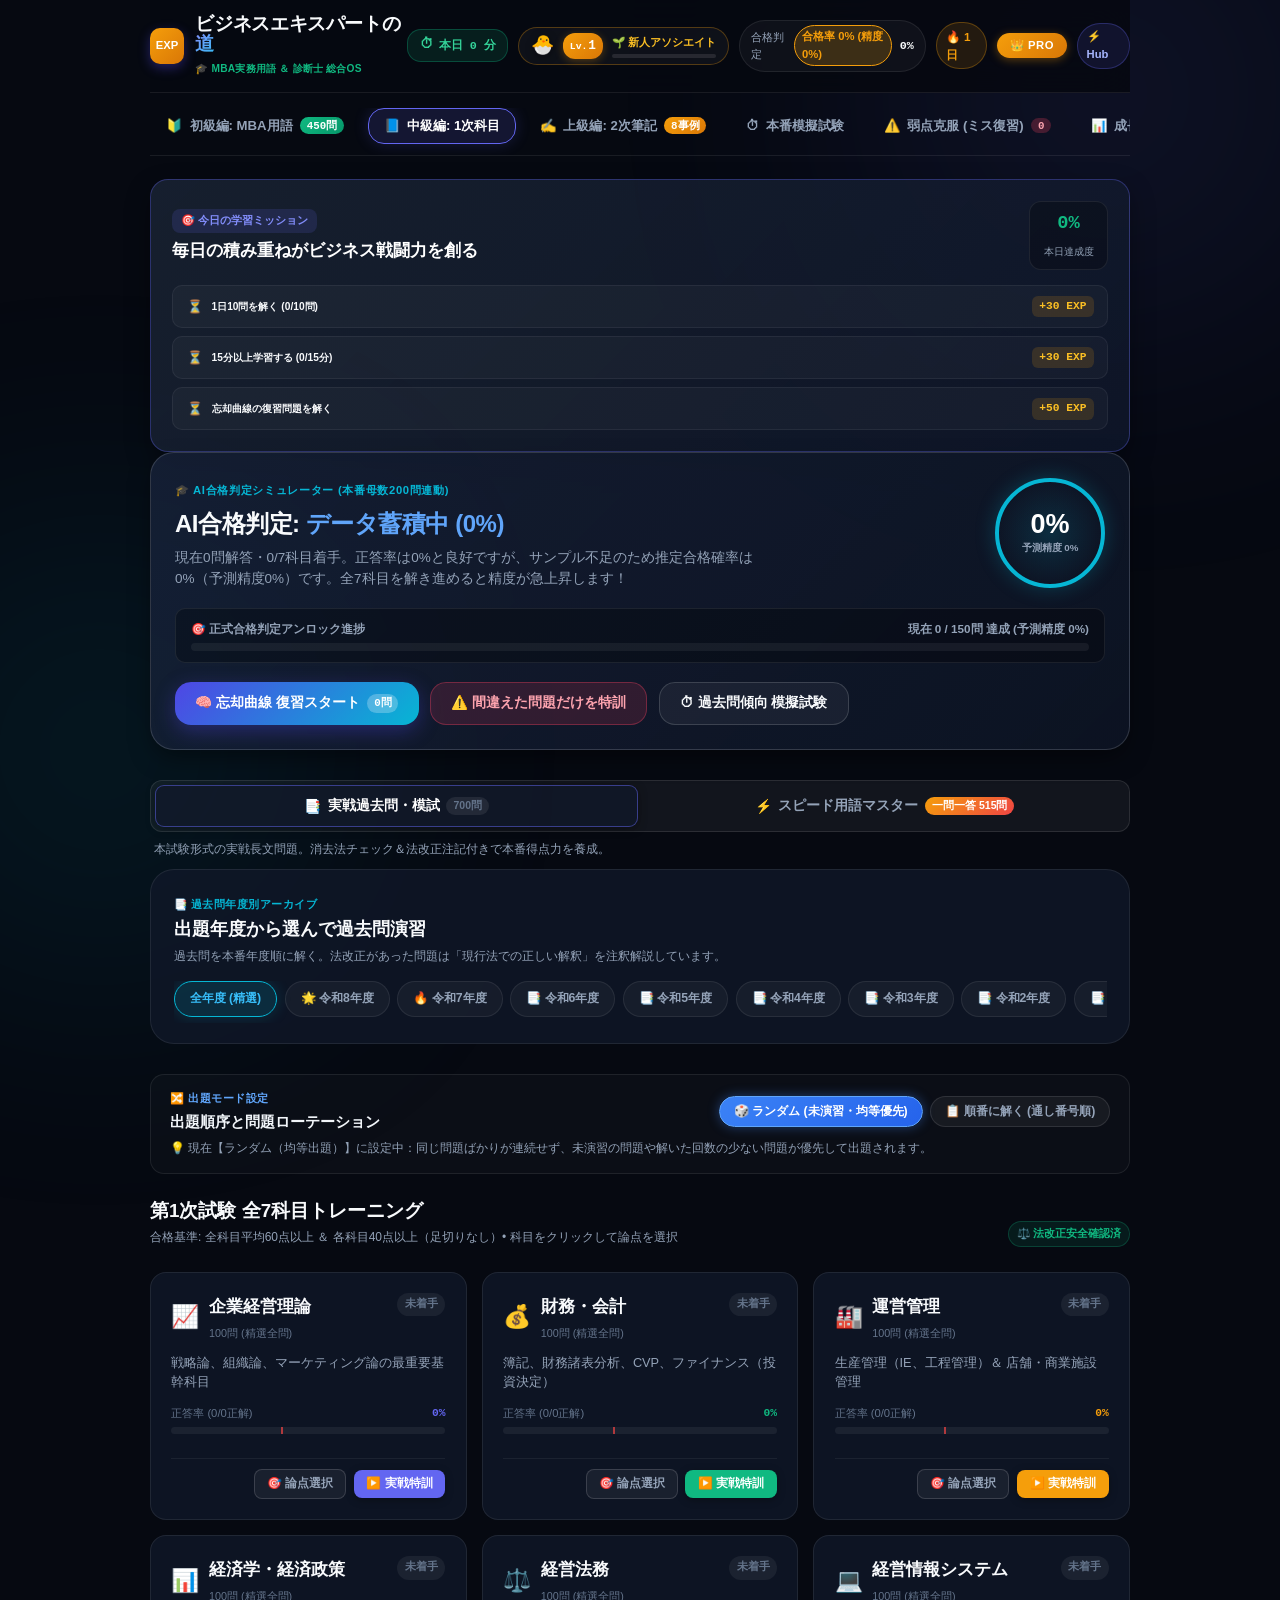
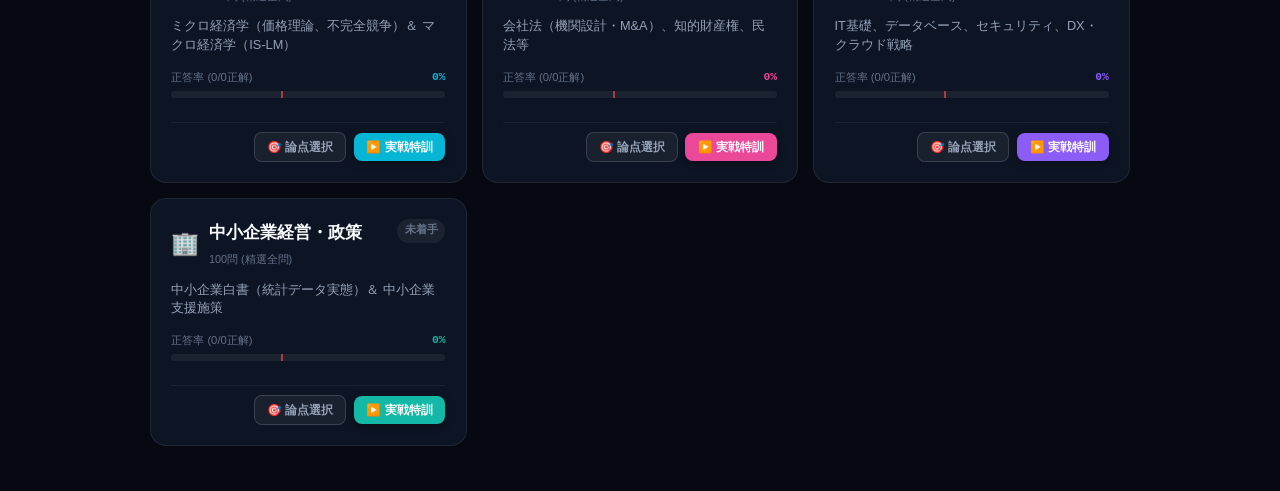
==== commit a3fff754: "fix: Enable instant 10-question quiz start on card click and explicit buttons for both direct start " ====
--- a/docs/index.html
+++ b/docs/index.html
@@ -30,7 +30,7 @@
     if ('caches' in window) {
       caches.keys().then(function(keys) {
         keys.forEach(function(k) {
-          if (k !== 'shindanshi-master-v11') caches.delete(k);
+          if (k !== 'shindanshi-master-v12') caches.delete(k);
         });
       });
     }
@@ -1193,7 +1193,7 @@
   </div>
 
   <!-- MBA Vocab Master Modules (初級編: MBA専門用語 451問) -->
-  <script src="data/mba_vocab.js?v=11"></script>
+  <script src="data/mba_vocab.js?v=12"></script>
 
   <!-- Subject Question Modules (実戦過去問 700問) -->
   <script src="data/management.js"></script>
@@ -1216,8 +1216,8 @@
   <!-- Case Exam Modules (第2次筆記試験 事例 I〜IV 全8事例) -->
   <script src="data/cases_data.js"></script>
 
-  <script src="questions.js?v=11"></script>
-  <script src="app.js?v=11"></script>
+  <script src="questions.js?v=12"></script>
+  <script src="app.js?v=12"></script>
 
   <!-- Service Worker for Offline / PWA Support -->
   <script>
--- a/docs/index.css
+++ b/docs/index.css
@@ -4213,20 +4213,68 @@
   display: flex;
   justify-content: flex-end;
   align-items: center;
-}
-
-.tile-action-hint {
-  font-size: 0.76rem;
-  font-weight: 700;
+  gap: 0.5rem;
+}
+
+.tile-btn-subcat,
+.cat-btn-subcat {
+  background: rgba(255, 255, 255, 0.05);
+  border: 1px solid rgba(255, 255, 255, 0.15);
+  color: #94a3b8;
+  font-size: 0.78rem;
+  font-weight: 700;
+  padding: 0.42rem 0.8rem;
+  border-radius: 8px;
+  cursor: pointer;
+  transition: all 0.2s ease;
+  white-space: nowrap;
+}
+
+.tile-btn-subcat:hover,
+.cat-btn-subcat:hover {
+  background: rgba(56, 189, 248, 0.15);
+  border-color: rgba(56, 189, 248, 0.4);
   color: #38bdf8;
-  background: rgba(56, 189, 248, 0.08);
-  padding: 4px 10px;
+}
+
+.tile-btn-train {
+  color: #fff;
+  border: none;
+  font-size: 0.78rem;
+  font-weight: 700;
+  padding: 0.42rem 0.85rem;
   border-radius: 8px;
+  cursor: pointer;
   transition: all 0.2s ease;
-}
-
-.subject-tile:hover .tile-action-hint {
-  background: rgba(56, 189, 248, 0.2);
-  color: #7dd3fc;
-  transform: translateX(2px);
-}
+  white-space: nowrap;
+  box-shadow: 0 2px 8px rgba(0, 0, 0, 0.3);
+}
+
+.tile-btn-train:hover {
+  opacity: 0.9;
+  transform: translateY(-1px);
+}
+
+.cat-card-btn-group {
+  display: flex;
+  align-items: center;
+  gap: 0.45rem;
+}
+
+.cat-btn-train {
+  color: #fff;
+  border: none;
+  font-size: 0.78rem;
+  font-weight: 700;
+  padding: 0.42rem 0.85rem;
+  border-radius: 8px;
+  cursor: pointer;
+  transition: all 0.2s ease;
+  white-space: nowrap;
+  box-shadow: 0 2px 8px rgba(0, 0, 0, 0.3);
+}
+
+.cat-btn-train:hover {
+  opacity: 0.9;
+  transform: translateY(-1px);
+}
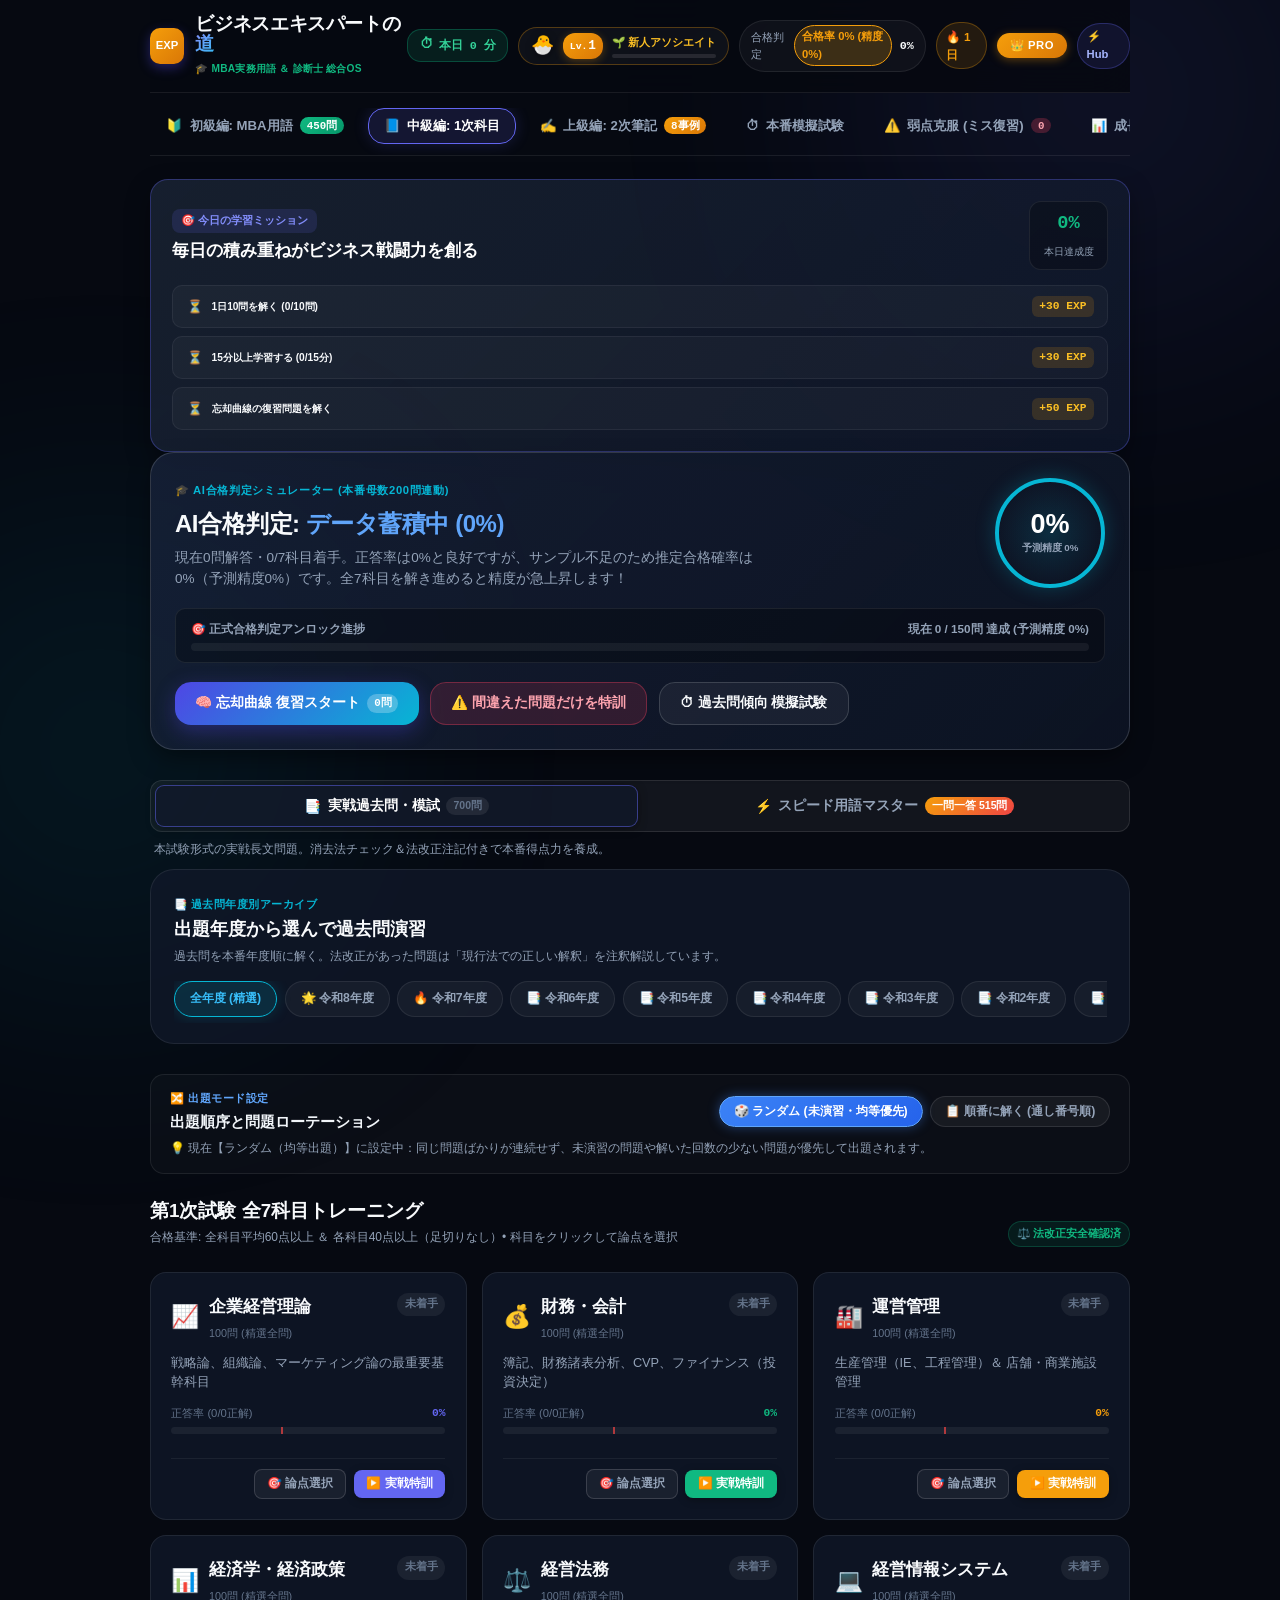
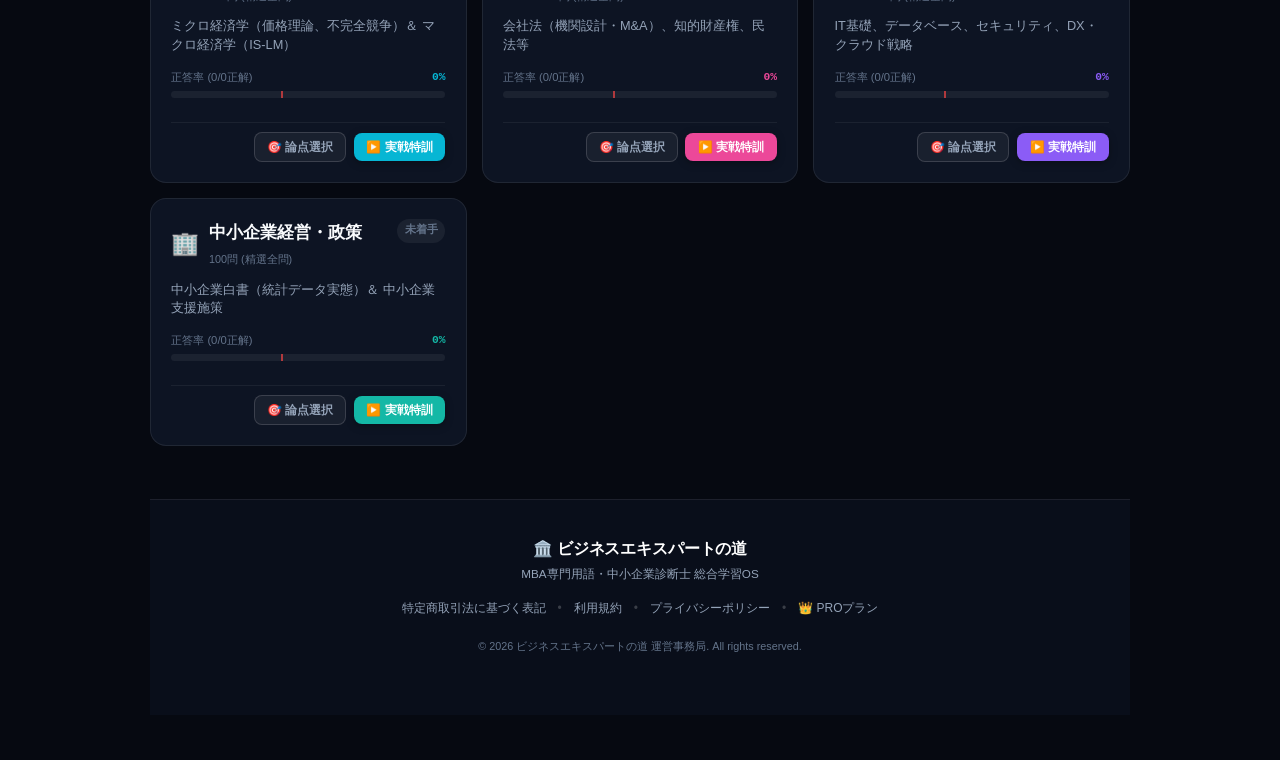
==== commit 889bc025: "feat: Add commercial legal documents (Tokusho, Terms, Privacy) and Stripe payment gateway infrastruc" ====
--- a/docs/index.html
+++ b/docs/index.html
@@ -30,7 +30,7 @@
     if ('caches' in window) {
       caches.keys().then(function(keys) {
         keys.forEach(function(k) {
-          if (k !== 'shindanshi-master-v12') caches.delete(k);
+          if (k !== 'shindanshi-master-v13') caches.delete(k);
         });
       });
     }
@@ -1080,6 +1080,13 @@
               🚀 7日間の無料トライアルを開始する
             </button>
             <p class="trial-note">※ トライアル期間中はいつでもキャンセル可能。費用は発生しません。</p>
+            <div class="pro-legal-links">
+              <a href="javascript:void(0)" onclick="openLegalModal('tokusho')">特定商取引法に基づく表記</a>
+              <span>•</span>
+              <a href="javascript:void(0)" onclick="openLegalModal('terms')">利用規約</a>
+              <span>•</span>
+              <a href="javascript:void(0)" onclick="openLegalModal('privacy')">プライバシーポリシー</a>
+            </div>
           </div>
         </div>
       </div>
@@ -1153,6 +1160,43 @@
           </div>
         </div>
       </div>
+
+      <!-- Legal Documents Modal (特定商取引法・利用規約・プライバシーポリシー) -->
+      <div id="legalModal" class="case-modal-overlay" style="display: none;">
+        <div class="legal-modal-card">
+          <div class="legal-modal-header">
+            <div class="legal-tab-nav" id="legalTabNav">
+              <button class="legal-tab-btn active" data-legal="tokusho">特定商取引法</button>
+              <button class="legal-tab-btn" data-legal="terms">利用規約</button>
+              <button class="legal-tab-btn" data-legal="privacy">プライバシー</button>
+            </div>
+            <button class="modal-close-btn" id="btnCloseLegalModal">×</button>
+          </div>
+          <div class="legal-modal-body" id="legalModalBody">
+            <!-- Populated by JS -->
+          </div>
+        </div>
+      </div>
+
+      <!-- App Site Footer & Legal Links -->
+      <footer class="app-site-footer">
+        <div class="footer-inner">
+          <div class="footer-brand">
+            <span class="f-logo">🏛️ ビジネスエキスパートの道</span>
+            <span class="f-tagline">MBA専門用語・中小企業診断士 総合学習OS</span>
+          </div>
+          <div class="footer-links">
+            <a href="javascript:void(0)" onclick="openLegalModal('tokusho')">特定商取引法に基づく表記</a>
+            <span>•</span>
+            <a href="javascript:void(0)" onclick="openLegalModal('terms')">利用規約</a>
+            <span>•</span>
+            <a href="javascript:void(0)" onclick="openLegalModal('privacy')">プライバシーポリシー</a>
+            <span>•</span>
+            <a href="javascript:void(0)" onclick="openProModal()">👑 PROプラン</a>
+          </div>
+          <p class="footer-copy">© 2026 ビジネスエキスパートの道 運営事務局. All rights reserved.</p>
+        </div>
+      </footer>
 
     </main>
 
@@ -1193,7 +1237,7 @@
   </div>
 
   <!-- MBA Vocab Master Modules (初級編: MBA専門用語 451問) -->
-  <script src="data/mba_vocab.js?v=12"></script>
+  <script src="data/mba_vocab.js?v=13"></script>
 
   <!-- Subject Question Modules (実戦過去問 700問) -->
   <script src="data/management.js"></script>
@@ -1216,8 +1260,8 @@
   <!-- Case Exam Modules (第2次筆記試験 事例 I〜IV 全8事例) -->
   <script src="data/cases_data.js"></script>
 
-  <script src="questions.js?v=12"></script>
-  <script src="app.js?v=12"></script>
+  <script src="questions.js?v=13"></script>
+  <script src="app.js?v=13"></script>
 
   <!-- Service Worker for Offline / PWA Support -->
   <script>
--- a/docs/index.css
+++ b/docs/index.css
@@ -4278,3 +4278,203 @@
   opacity: 0.9;
   transform: translateY(-1px);
 }
+
+/* ==========================================================================
+   上市・法務モーダル & 共通フッター スタイル (Legal & Footer)
+   ========================================================================== */
+
+.pro-legal-links {
+  display: flex;
+  align-items: center;
+  justify-content: center;
+  gap: 0.6rem;
+  margin-top: 0.9rem;
+  font-size: 0.75rem;
+  color: var(--text-muted);
+}
+
+.pro-legal-links a {
+  color: var(--text-muted);
+  text-decoration: underline;
+  transition: color 0.2s ease;
+}
+
+.pro-legal-links a:hover {
+  color: #38bdf8;
+}
+
+.legal-modal-card {
+  background: #0f172a;
+  border: 1px solid rgba(255, 255, 255, 0.12);
+  border-radius: 20px;
+  width: 95%;
+  max-width: 680px;
+  max-height: 85vh;
+  display: flex;
+  flex-direction: column;
+  overflow: hidden;
+  box-shadow: 0 25px 60px rgba(0, 0, 0, 0.7);
+  animation: modalScaleUp 0.25s cubic-bezier(0.16, 1, 0.3, 1);
+}
+
+.legal-modal-header {
+  display: flex;
+  justify-content: space-between;
+  align-items: center;
+  padding: 1.2rem 1.5rem;
+  border-bottom: 1px solid rgba(255, 255, 255, 0.08);
+  background: rgba(15, 23, 42, 0.8);
+}
+
+.legal-tab-nav {
+  display: flex;
+  gap: 0.4rem;
+  overflow-x: auto;
+}
+
+.legal-tab-btn {
+  background: transparent;
+  border: 1px solid rgba(255, 255, 255, 0.1);
+  color: #94a3b8;
+  font-size: 0.8rem;
+  font-weight: 700;
+  padding: 6px 12px;
+  border-radius: 8px;
+  cursor: pointer;
+  transition: all 0.2s ease;
+  white-space: nowrap;
+}
+
+.legal-tab-btn.active {
+  background: rgba(56, 189, 248, 0.15);
+  border-color: #38bdf8;
+  color: #38bdf8;
+}
+
+.legal-modal-body {
+  padding: 1.5rem;
+  overflow-y: auto;
+  font-size: 0.86rem;
+  line-height: 1.65;
+  color: #cbd5e1;
+}
+
+.legal-doc-title {
+  font-size: 1.18rem;
+  font-weight: 800;
+  color: #fff;
+  margin: 0 0 1.2rem 0;
+  padding-bottom: 0.6rem;
+  border-bottom: 1px solid rgba(255, 255, 255, 0.08);
+}
+
+.legal-content-section h4 {
+  font-size: 0.95rem;
+  font-weight: 700;
+  color: #f1f5f9;
+  margin: 1.2rem 0 0.4rem 0;
+}
+
+.legal-content-section p {
+  margin: 0 0 0.8rem 0;
+  color: #94a3b8;
+}
+
+/* 特定商取引法 テーブル */
+.tokusho-table {
+  width: 100%;
+  border-collapse: collapse;
+  font-size: 0.84rem;
+  margin: 0.5rem 0;
+}
+
+.tokusho-table th,
+.tokusho-table td {
+  padding: 10px 12px;
+  border: 1px solid rgba(255, 255, 255, 0.08);
+  text-align: left;
+  vertical-align: top;
+}
+
+.tokusho-table th {
+  width: 32%;
+  background: rgba(255, 255, 255, 0.03);
+  color: #e2e8f0;
+  font-weight: 700;
+  white-space: nowrap;
+}
+
+.tokusho-table td {
+  color: #cbd5e1;
+}
+
+.tokusho-table a {
+  color: #38bdf8;
+  text-decoration: underline;
+}
+
+/* 共通フッター */
+.app-site-footer {
+  margin-top: 3.5rem;
+  padding: 2.5rem 1.5rem 4rem 1.5rem;
+  border-top: 1px solid rgba(255, 255, 255, 0.08);
+  background: rgba(15, 23, 42, 0.4);
+  text-align: center;
+}
+
+.footer-inner {
+  max-width: 900px;
+  margin: 0 auto;
+  display: flex;
+  flex-direction: column;
+  align-items: center;
+  gap: 1rem;
+}
+
+.footer-brand {
+  display: flex;
+  flex-direction: column;
+  gap: 0.25rem;
+}
+
+.f-logo {
+  font-size: 1.05rem;
+  font-weight: 800;
+  color: #fff;
+  letter-spacing: -0.01em;
+}
+
+.f-tagline {
+  font-size: 0.78rem;
+  color: var(--text-muted);
+}
+
+.footer-links {
+  display: flex;
+  flex-wrap: wrap;
+  justify-content: center;
+  align-items: center;
+  gap: 0.8rem;
+  font-size: 0.8rem;
+}
+
+.footer-links a {
+  color: #94a3b8;
+  text-decoration: none;
+  transition: color 0.2s ease;
+}
+
+.footer-links a:hover {
+  color: #38bdf8;
+  text-decoration: underline;
+}
+
+.footer-links span {
+  color: rgba(255, 255, 255, 0.2);
+}
+
+.footer-copy {
+  font-size: 0.72rem;
+  color: var(--text-dim);
+  margin: 0.4rem 0 0 0;
+}
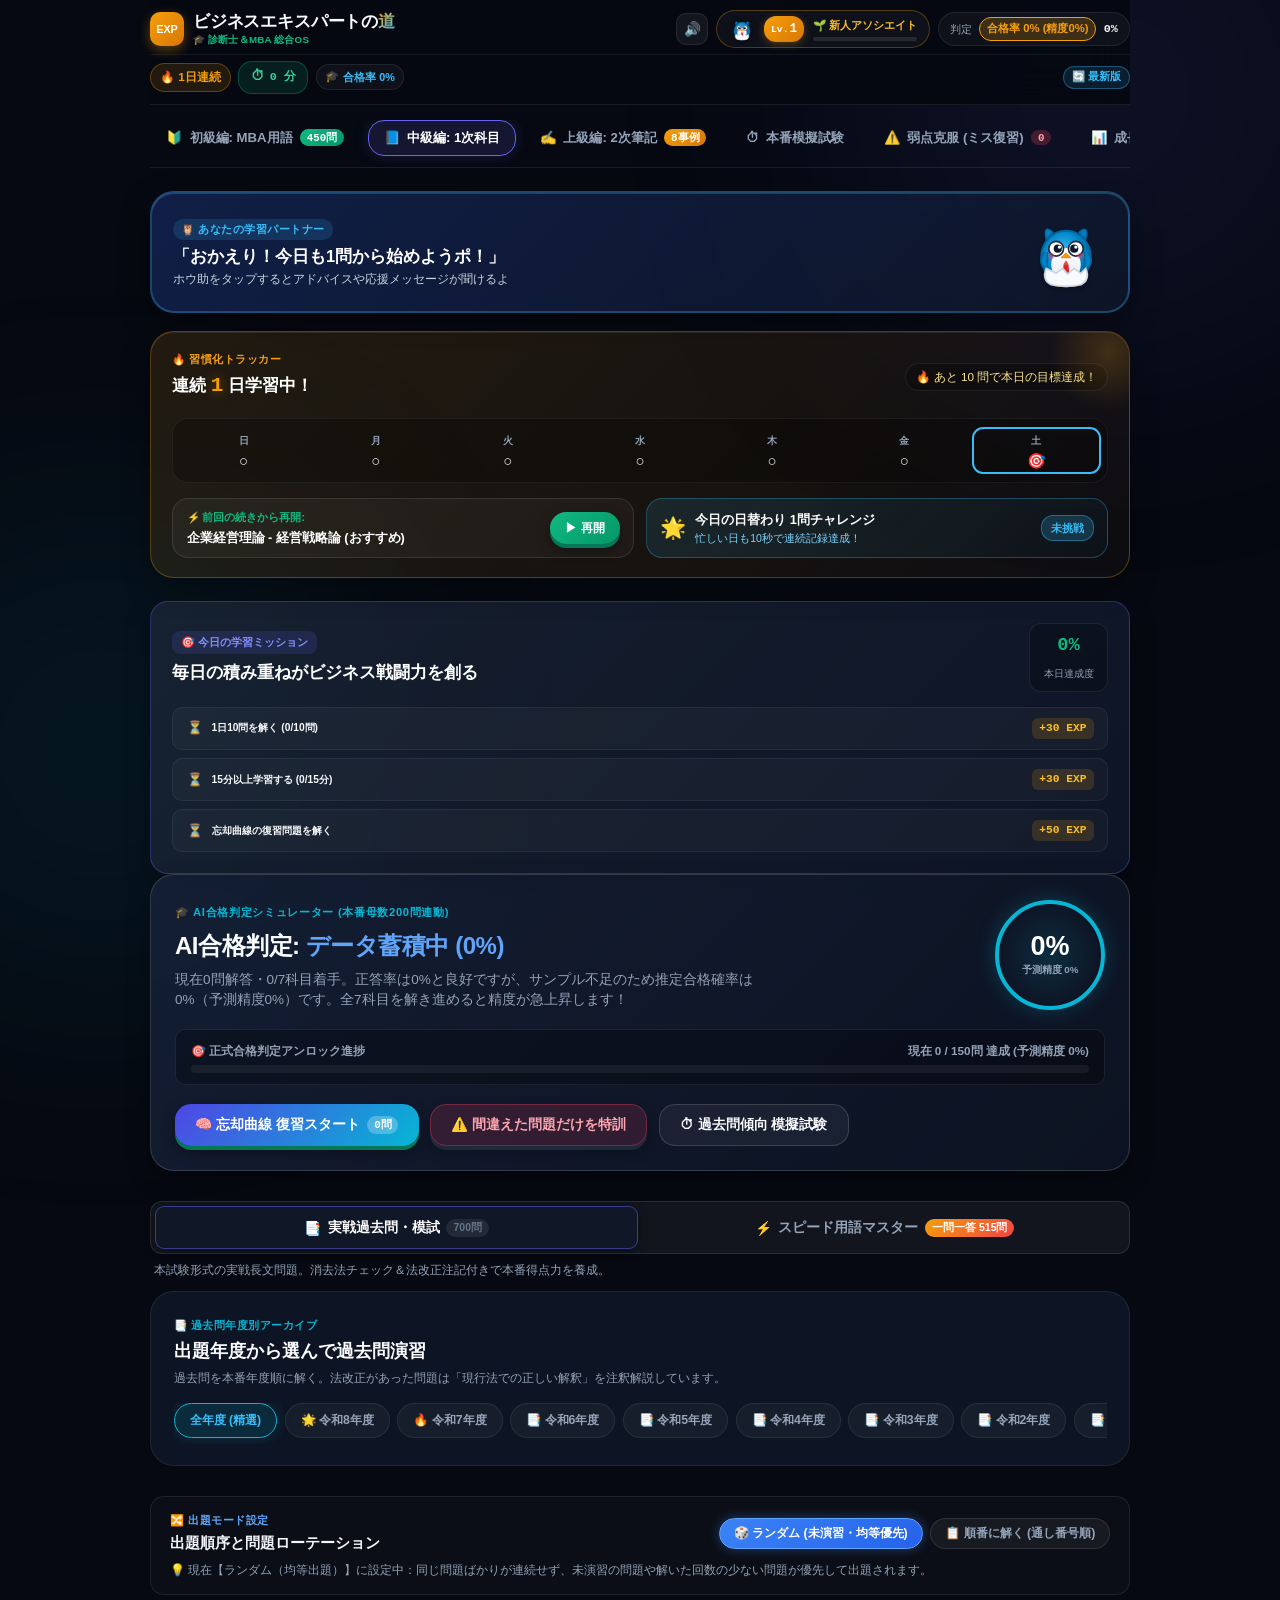
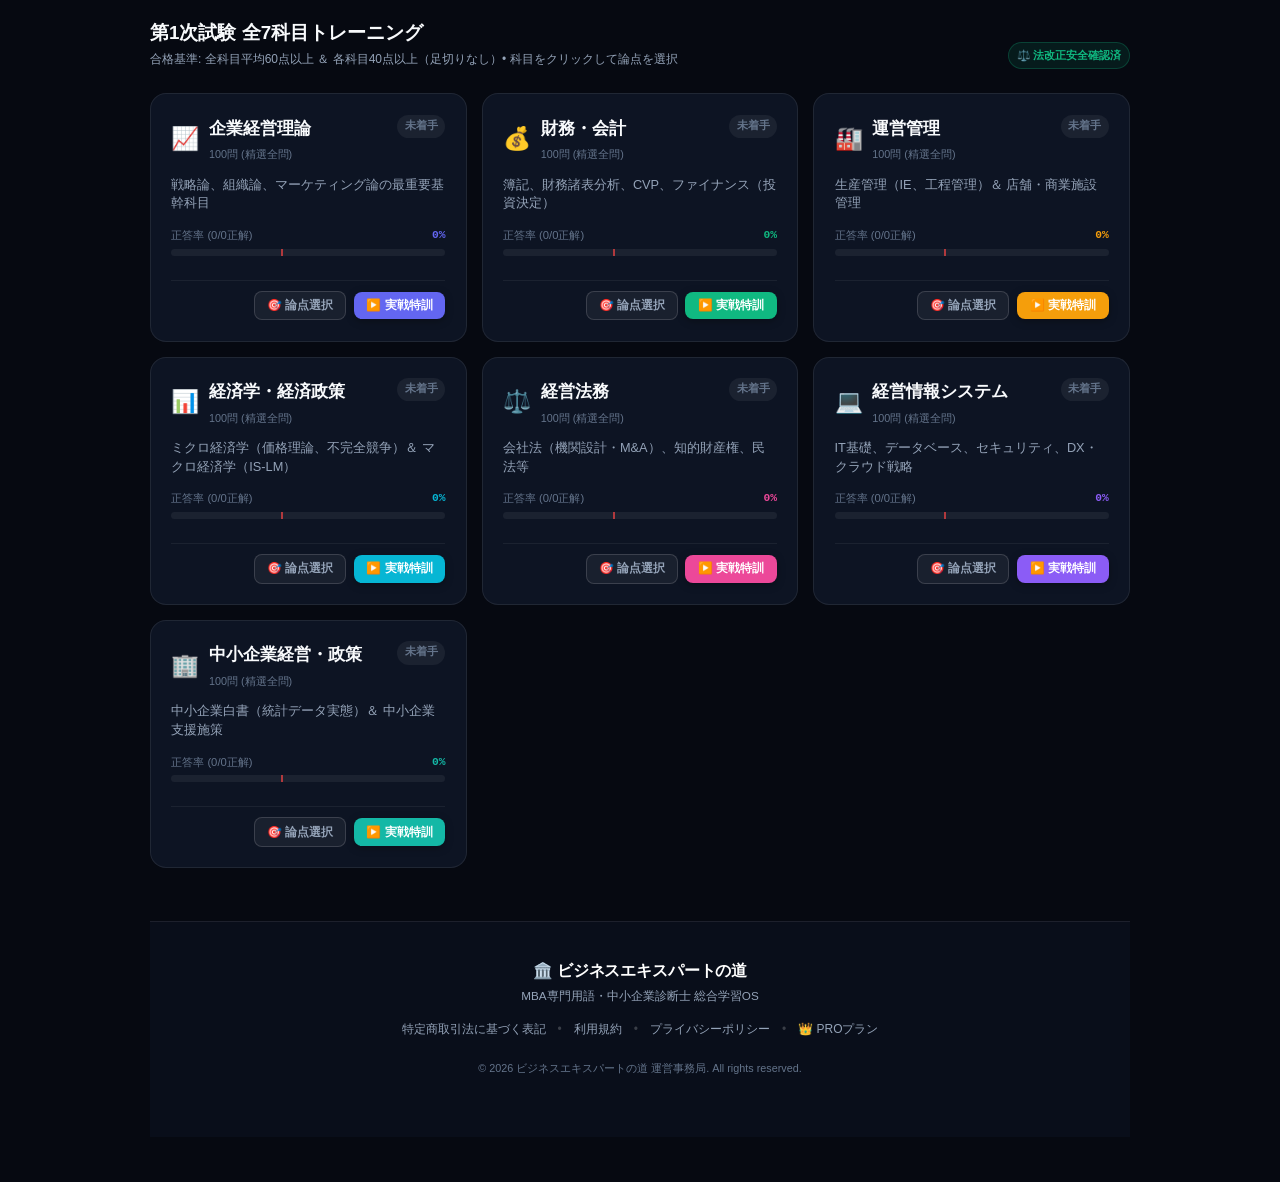
==== commit 819364db: "fix(deploy): sync mascot, sound engine, and v19 UI to root and docs for GitHub Pages hosting" ====
--- a/docs/index.html
+++ b/docs/index.html
@@ -25,18 +25,18 @@
   <meta http-equiv="X-Content-Type-Options" content="nosniff">
   <meta name="referrer" content="strict-origin-when-cross-origin">
 
-  <!-- Immediate Cache Purge for PWA Updates -->
+  <!-- Immediate Cache Purge for PWA Updates (v19) -->
   <script>
     if ('caches' in window) {
       caches.keys().then(function(keys) {
         keys.forEach(function(k) {
-          if (k !== 'shindanshi-master-v13') caches.delete(k);
+          if (k !== 'shindanshi-master-v19') caches.delete(k);
         });
       });
     }
   </script>
 
-  <link rel="stylesheet" href="index.css?v=9">
+  <link rel="stylesheet" href="index.css?v=19">
 </head>
 <body class="theme-dark">
   <!-- Dynamic Glow Backgrounds -->
@@ -45,71 +45,80 @@
 
   <div id="passApp" class="pass-app-shell">
     
-    <!-- Top Global App Bar -->
+    <!-- Top Global App Bar (スリム＆スマホ最適化: 2段セーフエリア構造) -->
     <header class="app-top-bar" id="appTopBar">
-      <div class="bar-left">
-        <button id="btnHeaderBack" class="icon-btn-round" style="display: none;" title="一覧に戻る">
-          ←
-        </button>
-        <div class="brand-container">
-          <div class="brand-logo-mark" style="background: linear-gradient(135deg, #f59e0b, #d97706);">
-            <span>EXP</span>
-          </div>
-          <div>
-            <h1 class="brand-title">ビジネスエキスパートの<span class="gradient-text">道</span></h1>
-            <span class="compliance-tag" title="初級MBA用語・中級1次・上級2次筆記まで完全網羅">🎓 MBA実務用語 ＆ 診断士 総合OS</span>
+      <div class="top-bar-main-row">
+        <div class="bar-left">
+          <button id="btnHeaderBack" class="icon-btn-round" style="display: none;" title="一覧に戻る">
+            ←
+          </button>
+          <div class="brand-container">
+            <div class="brand-logo-mark" style="background: linear-gradient(135deg, #f59e0b, #d97706);">
+              <span>EXP</span>
+            </div>
+            <div class="brand-titles-wrap">
+              <h1 class="brand-title">ビジネスエキスパートの<span class="gradient-text">道</span></h1>
+              <span class="compliance-tag" title="初級MBA用語・中級1次・上級2次筆記まで完全網羅">🎓 診断士＆MBA 総合OS</span>
+            </div>
+          </div>
+        </div>
+
+        <div class="bar-right">
+          <!-- サウンド効果音 ON/OFF 切り替えボタン -->
+          <button class="sound-toggle-btn" id="btnSoundToggle" title="効果音 ON/OFF">🔊</button>
+
+          <!-- Live Player Level & Character Avatar Badge (習慣化: アバター進化・タップで対話) -->
+          <div class="player-level-badge" id="playerLevelBadge" title="あなたのビジネスアバター (タップで応援メッセージ)">
+            <div class="lvl-avatar-icon" id="headerAvatarEmoji">🦉</div>
+            <div class="lvl-circle">
+              <span class="lvl-prefix">Lv.</span><span id="headerLvlNum">1</span>
+            </div>
+            <div class="lvl-info">
+              <span class="lvl-title" id="headerRankTitle">🌱 新人アソシエイト</span>
+              <div class="lvl-bar-track">
+                <div class="lvl-bar-fill" id="headerExpBar" style="width: 0%;"></div>
+              </div>
+            </div>
+          </div>
+
+          <!-- Live Pass Probability Gauge (PC用) -->
+          <div class="pass-prob-meter desktop-only-badge" id="passProbMeter" title="総合正答率に基づく合格判定">
+            <span class="prob-label">判定</span>
+            <span class="prob-badge grade-b" id="topPassGrade">B判定</span>
+            <span class="prob-rate" id="topPassRate">65%</span>
           </div>
         </div>
       </div>
 
-      <div class="bar-right">
-        <!-- Live Study Time Auto-Tracker Badge (NEW: 勉強時間ログ) -->
+      <!-- スマホ用サブバー（習慣化ステータス）: 2段目に独立配置することでタイトルを一切圧迫しない -->
+      <div class="top-bar-sub-row" id="topBarSubRow">
+        <!-- Streak Counter (習慣化: 連続日数) -->
+        <div class="streak-badge" id="streakBadge" title="学習継続記録">
+          🔥 <span id="streakNum">1</span>日連続
+        </div>
+
+        <!-- Live Study Time Auto-Tracker Badge (習慣化: 本日の勉強時間) -->
         <div class="study-time-badge" id="studyTimeBadge" title="自動計測された本日の学習時間">
           <span class="st-icon">⏱</span>
           <span class="st-val" id="headerStudyTimeText">本日 0分</span>
         </div>
 
-        <!-- Live Player Level & Character Avatar Badge (NEW: キャラクター進化) -->
-        <div class="player-level-badge" id="playerLevelBadge" title="あなたのビジネスアバターと戦闘力レベル (タップで対話)">
-          <div class="lvl-avatar-icon" id="headerAvatarEmoji">🐣</div>
-          <div class="lvl-circle">
-            <span class="lvl-prefix">Lv.</span><span id="headerLvlNum">1</span>
-          </div>
-          <div class="lvl-info">
-            <span class="lvl-title" id="headerRankTitle">🌱 新人アソシエイト</span>
-            <div class="lvl-bar-track">
-              <div class="lvl-bar-fill" id="headerExpBar" style="width: 0%;"></div>
-            </div>
-          </div>
-        </div>
-
-        <!-- Floating Avatar Speech Bubble (NEW: 対話システム) -->
-        <div class="avatar-speech-bubble" id="avatarSpeechBubble" style="display: none;">
-          <span class="bubble-arrow"></span>
-          <span class="bubble-text" id="avatarSpeechText">今日も一緒にビジネス戦闘力を高めよう！</span>
-        </div>
-
-        <!-- Live Pass Probability Gauge -->
-        <div class="pass-prob-meter" id="passProbMeter" title="総合正答率に基づく合格判定">
-          <span class="prob-label">合格判定</span>
-          <span class="prob-badge grade-b" id="topPassGrade">B判定</span>
-          <span class="prob-rate" id="topPassRate">65%</span>
-        </div>
-
-        <!-- Streak Counter -->
-        <div class="streak-badge" id="streakBadge" title="学習継続記録">
-          🔥 <span id="streakNum">1</span>日
-        </div>
-
-        <!-- PRO Plan Upgrade Button (NEW: マネタイズ導線) -->
-        <button class="pro-upgrade-chip" id="btnOpenProModal" title="PROプランで全機能・クラウド同期を解放">
-          👑 PRO
+        <!-- サブ情報（判定または目標） -->
+        <div class="header-status-pill" id="headerPassStatusPill">
+          <span class="h-stat-icon">🎓</span>
+          <span class="h-stat-val" id="headerPassText">合格判定 B (65%)</span>
+        </div>
+
+        <!-- 強制最新版リロード (PWAキャッシュ一発クリア) -->
+        <button class="header-refresh-pill" id="btnForceRefresh" title="最新版へ更新 (キャッシュクリア)">
+          🔄 最新版
         </button>
-
-        <!-- DevFlow Hub Link -->
-        <a href="http://localhost:8765" class="hub-link-chip" target="_blank" title="DevFlow Hubへ戻る">
-          ⚡ Hub
-        </a>
+      </div>
+
+      <!-- Floating Avatar Speech Bubble (アバター対話・応援吹き出し) -->
+      <div class="avatar-speech-bubble" id="avatarSpeechBubble" style="display: none;">
+        <span class="bubble-arrow"></span>
+        <span class="bubble-text" id="avatarSpeechText">今日も一緒にビジネス戦闘力を高めよう！</span>
       </div>
     </header>
 
@@ -301,8 +310,64 @@
            VIEW 1: HOME / 科目一覧 & 忘却曲線
            =================================================================== -->
       <section id="viewHome" class="stage-view active">
+
+        <!-- オリジナルバディキャラクター: ホウ助 (生命感・AI感払拭) -->
+        <div class="buddy-welcome-card" id="buddyWelcomeCard">
+          <div class="buddy-speech-col">
+            <span class="buddy-tag">🦉 あなたの学習パートナー</span>
+            <h2 class="buddy-greeting" id="buddyGreetingText">「おかえり！今日も1問から始めようポ！」</h2>
+            <p class="buddy-sub" id="buddySubText">ホウ助をタップするとアドバイスや応援メッセージが聞けるよ</p>
+          </div>
+          <div class="buddy-avatar-col" id="buddyAvatarWrap">
+            <!-- Populated by character.js -->
+          </div>
+        </div>
+
+        <!-- 習慣化促進: 週間ストリーク & クイック再開ダッシュボード (NEW) -->
+        <div class="habit-streak-card" id="habitStreakCard">
+          <div class="habit-header">
+            <div class="habit-title-wrap">
+              <span class="habit-badge-tag">🔥 習慣化トラッカー</span>
+              <h3 class="habit-title">
+                連続 <span class="streak-highlight" id="habitStreakNum">1</span> 日学習中！
+              </h3>
+            </div>
+            <span class="habit-cheer" id="habitCheerText">毎日1問でも解いて記録を守ろう</span>
+          </div>
+
+          <!-- 週間カレンダー (月〜日 7日間スタンプ) -->
+          <div class="weekly-streak-strip" id="weeklyStreakStrip">
+            <!-- Populated by JS: 月 火 水 木 金 土 日 -->
+          </div>
+
+          <!-- 習慣化アクション: クイック再開 ＆ 1日1問デイリーチャレンジ -->
+          <div class="habit-actions-grid">
+            <!-- クイック再開ボタン (前回の続きからワンタップで即勉強開始) -->
+            <div class="quick-resume-box" id="quickResumeBox">
+              <div class="resume-info">
+                <span class="resume-label">⚡ 前回の続きから再開:</span>
+                <span class="resume-target" id="resumeTargetText">企業経営理論 - 経営戦略論</span>
+              </div>
+              <button class="btn-resume" id="btnQuickResume">
+                <span>▶ 再開</span>
+              </button>
+            </div>
+
+            <!-- 1日1問デイリーチャレンジ (忙しい日も1問でストリーク確定) -->
+            <div class="daily-one-box" id="btnDailyChallenge">
+              <div class="d1-content">
+                <span class="d1-icon">🌟</span>
+                <div class="d1-text-wrap">
+                  <span class="d1-title">今日の日替わり 1問チャレンジ</span>
+                  <span class="d1-sub">忙しい日も10秒で連続記録達成！</span>
+                </div>
+              </div>
+              <span class="d1-badge" id="dailyChallengeStatusBadge">未挑戦</span>
+            </div>
+          </div>
+        </div>
         
-        <!-- Daily Goal & Mission Card (NEW: 習慣化・LTV向上エンジン) -->
+        <!-- Daily Goal & Mission Card (習慣化・デイリーゴール) -->
         <div class="daily-mission-card" id="dailyMissionCard">
           <div class="mission-header">
             <div>
@@ -1016,78 +1081,6 @@
           <button class="btn btn-primary btn-block" id="btnLevelUpClose">
             さらなる高みを目指す 🔥
           </button>
-        </div>
-      </div>
-
-      <!-- PRO Plan Subscription Modal (NEW: マネタイズ機能) -->
-      <div id="proModal" class="case-modal-overlay" style="display: none;">
-        <div class="pro-modal-card">
-          <div class="pro-modal-header">
-            <span class="pro-crown-badge">👑 PREMIUM MEMBERSHIP</span>
-            <button class="modal-close-btn" id="btnCloseProModal" style="color: #fff;">×</button>
-          </div>
-          <h2 class="pro-modal-title">ビジネスエキスパート <span class="gradient-text">PRO</span></h2>
-          <p class="pro-modal-desc">
-            全制限を解除。複数端末のクラウド同期、2次筆記AI詳細添削、MBA全450問を無制限に使い放題。
-          </p>
-
-          <!-- Plan Switcher -->
-          <div class="pro-plan-toggle-row">
-            <button class="pro-plan-btn active" id="btnPlanYearly" data-plan="yearly">
-              <span class="p-rec-tag">実質2ヶ月分無料</span>
-              <div class="p-plan-name">年額プラン</div>
-              <div class="p-plan-price">¥9,800 <span class="p-period">/ 年 (月換算 約¥816)</span></div>
-            </button>
-            <button class="pro-plan-btn" id="btnPlanMonthly" data-plan="monthly">
-              <div class="p-plan-name">月額プラン</div>
-              <div class="p-plan-price">¥980 <span class="p-period">/ 月</span></div>
-            </button>
-          </div>
-
-          <!-- Feature Perks List -->
-          <div class="pro-perks-list">
-            <div class="perk-item">
-              <span class="perk-check">✅</span>
-              <div>
-                <strong>全問題・全コンテンツ完全無制限</strong>
-                <p>1次試験700問＋515問、2次筆記全8事例、MBA全450問すべて使い放題</p>
-              </div>
-            </div>
-            <div class="perk-item">
-              <span class="perk-check">✅</span>
-              <div>
-                <strong>スマホ・PC・タブレット クラウドリアルタイム同期</strong>
-                <p>外出先ではスマホ、自宅ではPCでシームレスに学習ログ・レベルを引き継ぎ</p>
-              </div>
-            </div>
-            <div class="perk-item">
-              <span class="perk-check">✅</span>
-              <div>
-                <strong>第2次試験 AI実戦記述添削 ＆ 模範解答</strong>
-                <p>重要キーワード判定・配点シミュレーション・詳細フィードバック</p>
-              </div>
-            </div>
-            <div class="perk-item">
-              <span class="perk-check">✅</span>
-              <div>
-                <strong>広告・利用制限の完全非表示 ＆ 優先アップデート</strong>
-              </div>
-            </div>
-          </div>
-
-          <div class="pro-modal-footer">
-            <button class="btn btn-primary btn-block btn-lg" id="btnStartTrial">
-              🚀 7日間の無料トライアルを開始する
-            </button>
-            <p class="trial-note">※ トライアル期間中はいつでもキャンセル可能。費用は発生しません。</p>
-            <div class="pro-legal-links">
-              <a href="javascript:void(0)" onclick="openLegalModal('tokusho')">特定商取引法に基づく表記</a>
-              <span>•</span>
-              <a href="javascript:void(0)" onclick="openLegalModal('terms')">利用規約</a>
-              <span>•</span>
-              <a href="javascript:void(0)" onclick="openLegalModal('privacy')">プライバシーポリシー</a>
-            </div>
-          </div>
         </div>
       </div>
 
@@ -1260,17 +1253,43 @@
   <!-- Case Exam Modules (第2次筆記試験 事例 I〜IV 全8事例) -->
   <script src="data/cases_data.js"></script>
 
-  <script src="questions.js?v=13"></script>
-  <script src="app.js?v=13"></script>
-
-  <!-- Service Worker for Offline / PWA Support -->
+  <!-- Character & Sound Engines (AI感払拭・Duolingo風インタラクション) -->
+  <script src="sound.js?v=19"></script>
+  <script src="character.js?v=19"></script>
+
+  <script src="questions.js?v=19"></script>
+  <script src="app.js?v=19"></script>
+
+  <!-- Service Worker for Offline / PWA Support & Automatic Update Flow -->
   <script>
     if ('serviceWorker' in navigator) {
+      let refreshing = false;
+      navigator.serviceWorker.addEventListener('controllerchange', () => {
+        if (!refreshing) {
+          refreshing = true;
+          window.location.reload();
+        }
+      });
+
       window.addEventListener('load', () => {
-        navigator.serviceWorker.register('./service-worker.js')
+        navigator.serviceWorker.register('./service-worker.js?v=19')
           .then(reg => {
             console.log('PWA Service Worker registered:', reg.scope);
+            // サーバー上の最新SWを即座に確認
             reg.update();
+            reg.addEventListener('updatefound', () => {
+              const newWorker = reg.installing;
+              if (newWorker) {
+                newWorker.addEventListener('statechange', () => {
+                  if (newWorker.state === 'installed' && navigator.serviceWorker.controller) {
+                    // 新バージョンがインストールされたらユーザーに通知
+                    if (typeof showToast === 'function') {
+                      showToast('🚀 新バージョンが利用可能です。更新中...');
+                    }
+                  }
+                });
+              }
+            });
           })
           .catch(err => console.log('Service Worker registration failed:', err));
       });
--- a/docs/index.css
+++ b/docs/index.css
@@ -126,28 +126,38 @@
 /* Top App Bar */
 .app-top-bar {
   display: flex;
-  align-items: center;
-  justify-content: space-between;
-  padding: 0.9rem 0;
+  flex-direction: column;
+  gap: 0.4rem;
+  padding: max(0.65rem, env(safe-area-inset-top)) 0 0.65rem 0;
   border-bottom: 1px solid var(--border-subtle);
   position: sticky;
   top: 0;
-  background: rgba(6, 9, 17, 0.88);
+  background: rgba(6, 9, 17, 0.94);
   backdrop-filter: blur(20px);
   -webkit-backdrop-filter: blur(20px);
   z-index: 60;
   margin-bottom: 1rem;
 }
 
+.top-bar-main-row {
+  display: flex;
+  align-items: center;
+  justify-content: space-between;
+  width: 100%;
+  gap: 0.5rem;
+}
+
 .bar-left {
   display: flex;
   align-items: center;
-  gap: 0.75rem;
+  gap: 0.6rem;
+  min-width: 0;
+  flex: 1;
 }
 
 .icon-btn-round {
-  width: 38px;
-  height: 38px;
+  width: 36px;
+  height: 36px;
   border-radius: var(--radius-sm);
   background: rgba(255, 255, 255, 0.06);
   border: 1px solid var(--border-subtle);
@@ -158,6 +168,7 @@
   justify-content: center;
   cursor: pointer;
   transition: var(--transition);
+  flex-shrink: 0;
 }
 .icon-btn-round:hover {
   background: rgba(255, 255, 255, 0.12);
@@ -167,50 +178,101 @@
 .brand-container {
   display: flex;
   align-items: center;
-  gap: 0.75rem;
+  gap: 0.6rem;
+  min-width: 0;
+}
+
+.brand-titles-wrap {
+  display: flex;
+  flex-direction: column;
+  min-width: 0;
 }
 
 .brand-logo-mark {
-  width: 36px;
-  height: 36px;
+  width: 34px;
+  height: 34px;
   border-radius: var(--radius-sm);
-  background: linear-gradient(135deg, #4f46e5, #06b6d4);
+  background: linear-gradient(135deg, #f59e0b, #d97706);
   display: flex;
   align-items: center;
   justify-content: center;
   font-family: var(--font-display);
   font-weight: 900;
-  font-size: 0.75rem;
+  font-size: 0.72rem;
   color: #ffffff;
-  box-shadow: 0 4px 12px rgba(79, 70, 229, 0.4);
+  box-shadow: 0 4px 12px rgba(245, 158, 11, 0.35);
+  flex-shrink: 0;
 }
 
 .brand-title {
   font-family: var(--font-display);
-  font-size: 1.25rem;
+  font-size: 1.15rem;
   font-weight: 800;
-  letter-spacing: -0.02em;
-  line-height: 1.1;
+  letter-spacing: -0.01em;
+  line-height: 1.2;
+  white-space: nowrap !important;
+  word-break: keep-all !important;
+  overflow: visible;
+  margin: 0;
 }
 
 .gradient-text {
-  background: linear-gradient(135deg, #818cf8, #38bdf8);
+  background: linear-gradient(135deg, #f59e0b, #38bdf8);
   -webkit-background-clip: text;
   -webkit-text-fill-color: transparent;
 }
 
 .compliance-tag {
   display: inline-block;
-  font-size: 0.68rem;
+  font-size: 0.65rem;
   font-weight: 700;
   color: var(--color-emerald);
   letter-spacing: 0.02em;
+  white-space: nowrap;
 }
 
 .bar-right {
   display: flex;
   align-items: center;
-  gap: 0.65rem;
+  gap: 0.5rem;
+  flex-shrink: 0;
+}
+
+/* サブステータス行 (習慣化バー) */
+.top-bar-sub-row {
+  display: flex;
+  align-items: center;
+  gap: 0.5rem;
+  width: 100%;
+  overflow-x: auto;
+  -webkit-overflow-scrolling: touch;
+  scrollbar-width: none;
+  padding-top: 0.35rem;
+  border-top: 1px solid rgba(255, 255, 255, 0.06);
+}
+.top-bar-sub-row::-webkit-scrollbar {
+  display: none;
+}
+
+.header-status-pill {
+  background: rgba(255, 255, 255, 0.04);
+  border: 1px solid var(--border-subtle);
+  border-radius: var(--radius-full);
+  padding: 0.22rem 0.55rem;
+  display: inline-flex;
+  align-items: center;
+  gap: 0.3rem;
+  font-size: 0.72rem;
+  color: var(--text-muted);
+  white-space: nowrap;
+  flex-shrink: 0;
+}
+.h-stat-icon {
+  font-size: 0.75rem;
+}
+.h-stat-val {
+  font-weight: 700;
+  color: #38bdf8;
 }
 
 /* Live Pass Probability Meter in Header */
@@ -3349,6 +3411,28 @@
   font-size: 0.9rem;
 }
 
+.header-refresh-pill {
+  background: rgba(56, 189, 248, 0.12);
+  border: 1px solid rgba(56, 189, 248, 0.35);
+  color: #38bdf8;
+  font-size: 0.72rem;
+  font-weight: 700;
+  padding: 0.22rem 0.55rem;
+  border-radius: 20px;
+  cursor: pointer;
+  white-space: nowrap;
+  display: inline-flex;
+  align-items: center;
+  gap: 0.25rem;
+  margin-left: auto;
+  transition: all 0.2s ease;
+}
+
+.header-refresh-pill:active {
+  transform: scale(0.95);
+  background: rgba(56, 189, 248, 0.3);
+}
+
 /* Header Avatar Icon */
 .lvl-avatar-icon {
   font-size: 1.25rem;
@@ -4478,3 +4562,942 @@
   color: var(--text-dim);
   margin: 0.4rem 0 0 0;
 }
+
+/* =========================================================================
+   HABIT-FORMING & STREAK TRACKER WIDGET (習慣化エンジン)
+   ========================================================================= */
+
+.habit-streak-card {
+  background: linear-gradient(135deg, rgba(245, 158, 11, 0.12) 0%, rgba(217, 119, 6, 0.04) 100%);
+  border: 1px solid rgba(245, 158, 11, 0.3);
+  border-radius: var(--radius-lg);
+  padding: 1.25rem 1.4rem;
+  margin-bottom: 1.5rem;
+  position: relative;
+  overflow: hidden;
+  box-shadow: 0 10px 30px rgba(0, 0, 0, 0.3), inset 0 1px 0 rgba(255, 255, 255, 0.08);
+}
+
+.habit-streak-card::before {
+  content: '';
+  position: absolute;
+  top: -40px;
+  right: -40px;
+  width: 120px;
+  height: 120px;
+  background: radial-gradient(circle, rgba(245, 158, 11, 0.2) 0%, transparent 70%);
+  border-radius: 50%;
+  pointer-events: none;
+}
+
+.habit-header {
+  display: flex;
+  justify-content: space-between;
+  align-items: center;
+  flex-wrap: wrap;
+  gap: 0.6rem;
+  margin-bottom: 1rem;
+}
+
+.habit-title-wrap {
+  display: flex;
+  flex-direction: column;
+  gap: 0.2rem;
+}
+
+.habit-badge-tag {
+  display: inline-block;
+  font-size: 0.72rem;
+  font-weight: 800;
+  color: #f59e0b;
+  letter-spacing: 0.05em;
+  text-transform: uppercase;
+}
+
+.habit-title {
+  font-family: var(--font-display);
+  font-size: 1.15rem;
+  font-weight: 800;
+  color: #ffffff;
+  margin: 0;
+}
+
+.streak-highlight {
+  font-family: var(--font-mono);
+  font-size: 1.4rem;
+  color: #f59e0b;
+  text-shadow: 0 0 12px rgba(245, 158, 11, 0.5);
+}
+
+.habit-cheer {
+  font-size: 0.78rem;
+  color: #cbd5e1;
+  background: rgba(0, 0, 0, 0.25);
+  border: 1px solid rgba(255, 255, 255, 0.08);
+  padding: 0.25rem 0.65rem;
+  border-radius: var(--radius-full);
+}
+
+/* 週間ストリーク（7日間スタンプ） */
+.weekly-streak-strip {
+  display: grid;
+  grid-template-columns: repeat(7, 1fr);
+  gap: 0.4rem;
+  background: rgba(0, 0, 0, 0.25);
+  border: 1px solid rgba(255, 255, 255, 0.06);
+  padding: 0.6rem 0.5rem;
+  border-radius: var(--radius-md);
+  margin-bottom: 1rem;
+}
+
+.w-day-box {
+  display: flex;
+  flex-direction: column;
+  align-items: center;
+  gap: 0.25rem;
+  padding: 0.35rem 0.15rem;
+  border-radius: var(--radius-sm);
+  transition: all 0.2s ease;
+}
+
+.w-day-box.completed {
+  background: rgba(245, 158, 11, 0.18);
+  border: 1px solid rgba(245, 158, 11, 0.4);
+}
+
+.w-day-box.today {
+  outline: 2px solid #38bdf8;
+  outline-offset: -1px;
+}
+
+.w-day-name {
+  font-size: 0.68rem;
+  font-weight: 700;
+  color: var(--text-muted);
+}
+
+.w-day-box.completed .w-day-name {
+  color: #fde68a;
+}
+
+.w-day-icon {
+  font-size: 1rem;
+  line-height: 1;
+}
+
+/* クイック再開ボックス */
+.quick-resume-box {
+  display: flex;
+  align-items: center;
+  justify-content: space-between;
+  gap: 0.8rem;
+  background: rgba(255, 255, 255, 0.04);
+  border: 1px solid rgba(255, 255, 255, 0.1);
+  padding: 0.65rem 0.9rem;
+  border-radius: var(--radius-md);
+}
+
+.resume-info {
+  display: flex;
+  flex-direction: column;
+  gap: 0.15rem;
+  min-width: 0;
+}
+
+.resume-label {
+  font-size: 0.72rem;
+  color: var(--color-emerald);
+  font-weight: 700;
+}
+
+.resume-target {
+  font-size: 0.85rem;
+  font-weight: 700;
+  color: #ffffff;
+  white-space: nowrap;
+  overflow: hidden;
+  text-overflow: ellipsis;
+}
+
+.btn-resume {
+  background: linear-gradient(135deg, #10b981 0%, #059669 100%);
+  color: #ffffff;
+  border: none;
+  padding: 0.5rem 1rem;
+  border-radius: var(--radius-md);
+  font-weight: 800;
+  font-size: 0.82rem;
+  cursor: pointer;
+  white-space: nowrap;
+  box-shadow: 0 4px 12px rgba(16, 185, 129, 0.35);
+  transition: transform 0.15s ease, filter 0.15s ease;
+  flex-shrink: 0;
+}
+
+.btn-resume:hover {
+  filter: brightness(1.1);
+  transform: translateY(-1px);
+}
+
+.btn-resume:active {
+  transform: translateY(0);
+}
+
+.habit-actions-grid {
+  display: grid;
+  grid-template-columns: 1fr 1fr;
+  gap: 0.75rem;
+}
+
+.daily-one-box {
+  display: flex;
+  align-items: center;
+  justify-content: space-between;
+  gap: 0.8rem;
+  background: linear-gradient(135deg, rgba(56, 189, 248, 0.12) 0%, rgba(14, 165, 233, 0.04) 100%);
+  border: 1px solid rgba(56, 189, 248, 0.3);
+  padding: 0.65rem 0.9rem;
+  border-radius: var(--radius-md);
+  cursor: pointer;
+  transition: all 0.2s ease;
+}
+
+.daily-one-box:hover {
+  background: rgba(56, 189, 248, 0.18);
+  border-color: rgba(56, 189, 248, 0.6);
+  transform: translateY(-1px);
+}
+
+.d1-content {
+  display: flex;
+  align-items: center;
+  gap: 0.6rem;
+  min-width: 0;
+}
+
+.d1-icon {
+  font-size: 1.4rem;
+  flex-shrink: 0;
+}
+
+.d1-text-wrap {
+  display: flex;
+  flex-direction: column;
+  min-width: 0;
+}
+
+.d1-title {
+  font-size: 0.85rem;
+  font-weight: 800;
+  color: #ffffff;
+  white-space: nowrap;
+}
+
+.d1-sub {
+  font-size: 0.7rem;
+  color: #7dd3fc;
+  white-space: nowrap;
+}
+
+.d1-badge {
+  background: rgba(56, 189, 248, 0.2);
+  border: 1px solid rgba(56, 189, 248, 0.4);
+  color: #38bdf8;
+  font-size: 0.72rem;
+  font-weight: 800;
+  padding: 0.25rem 0.6rem;
+  border-radius: 12px;
+  white-space: nowrap;
+  flex-shrink: 0;
+}
+
+.d1-badge.cleared {
+  background: rgba(16, 185, 129, 0.25);
+  border-color: #10b981;
+  color: #34d399;
+}
+
+
+/* =========================================================================
+   COMPREHENSIVE MOBILE RESPONSIVE ENGINE (スマホUI完全最適化)
+   ========================================================================= */
+
+@media (max-width: 680px) {
+  /* 全体コンテナ */
+  html, body {
+    overflow-x: hidden !important;
+    width: 100% !important;
+    max-width: 100vw !important;
+    position: relative;
+    -webkit-text-size-adjust: 100%;
+  }
+
+  .pass-app-shell {
+    padding: 0 0.65rem calc(82px + env(safe-area-inset-bottom)) 0.65rem !important;
+    max-width: 100vw !important;
+    overflow-x: hidden !important;
+    box-sizing: border-box !important;
+  }
+
+  /* ヘッダー (スマホセーフエリア ＆ 2段構成) - iPhoneステータスバー・Dynamic Island完全回避 */
+  .app-top-bar {
+    padding-top: max(48px, calc(env(safe-area-inset-top, 44px) + 8px)) !important;
+    padding-left: max(0.6rem, env(safe-area-inset-left)) !important;
+    padding-right: max(0.6rem, env(safe-area-inset-right)) !important;
+    padding-bottom: 0.5rem !important;
+    margin-bottom: 0.65rem !important;
+    gap: 0.4rem !important;
+  }
+
+  .top-bar-main-row {
+    display: flex !important;
+    align-items: center !important;
+    justify-content: space-between !important;
+    width: 100% !important;
+    gap: 0.5rem !important;
+  }
+
+  .bar-left {
+    display: flex !important;
+    align-items: center !important;
+    gap: 0.5rem !important;
+    min-width: 0 !important;
+    flex: 1 1 auto !important;
+  }
+
+  .brand-container {
+    display: flex !important;
+    align-items: center !important;
+    gap: 0.5rem !important;
+    min-width: 0 !important;
+    flex: 1 1 auto !important;
+  }
+
+  .brand-titles-wrap {
+    min-width: 0 !important;
+    flex: 1 1 auto !important;
+  }
+
+  .brand-logo-mark {
+    width: 32px !important;
+    height: 32px !important;
+    font-size: 0.65rem !important;
+    flex-shrink: 0 !important;
+    border-radius: 8px !important;
+  }
+
+  .brand-title {
+    font-size: 1.05rem !important;
+    line-height: 1.25 !important;
+    white-space: nowrap !important;
+    word-break: keep-all !important;
+    overflow: hidden !important;
+    text-overflow: ellipsis !important;
+    margin: 0 !important;
+  }
+
+  .compliance-tag {
+    font-size: 0.62rem !important;
+    white-space: nowrap !important;
+    display: block !important;
+    margin-top: 1px !important;
+    color: #34d399 !important;
+  }
+
+  .bar-right {
+    display: flex !important;
+    align-items: center !important;
+    gap: 0.4rem !important;
+    flex-shrink: 0 !important;
+  }
+
+  .top-bar-sub-row {
+    display: flex !important;
+    align-items: center !important;
+    gap: 0.4rem !important;
+    width: 100% !important;
+    padding-top: 0.3rem !important;
+    overflow-x: auto !important;
+    -webkit-overflow-scrolling: touch !important;
+  }
+
+  .streak-badge {
+    font-size: 0.72rem !important;
+    padding: 0.22rem 0.45rem !important;
+    white-space: nowrap !important;
+  }
+
+  .study-time-badge {
+    font-size: 0.72rem !important;
+    padding: 0.22rem 0.45rem !important;
+    white-space: nowrap !important;
+  }
+  .study-time-badge .st-icon {
+    font-size: 0.75rem !important;
+  }
+
+  .player-level-badge {
+    padding: 0.2rem 0.45rem !important;
+    gap: 0.25rem !important;
+  }
+
+  .player-level-badge .lvl-avatar-icon {
+    font-size: 1.1rem !important;
+  }
+
+  .player-level-badge .lvl-circle {
+    font-size: 0.68rem !important;
+    font-weight: 800 !important;
+  }
+
+  .player-level-badge .lvl-info {
+    display: none !important; /* スマホでは長いランク文字を隠してすっきり1行に */
+  }
+
+  .desktop-only-badge {
+    display: none !important;
+  }
+
+  /* 習慣化カード & デイリーミッションカード */
+  .habit-streak-card,
+  .daily-mission-card,
+  .prediction-hero-card,
+  .exam-year-selector-card,
+  .order-mode-selector-card {
+    padding: 0.9rem 0.85rem !important;
+    border-radius: 14px !important;
+    margin-bottom: 0.9rem !important;
+    box-sizing: border-box !important;
+  }
+
+  .habit-header,
+  .mission-header,
+  .hero-header {
+    flex-direction: column !important;
+    align-items: flex-start !important;
+    gap: 0.5rem !important;
+  }
+
+  .weekly-streak-strip {
+    padding: 0.45rem 0.25rem !important;
+    gap: 0.25rem !important;
+  }
+
+  .w-day-name {
+    font-size: 0.62rem !important;
+  }
+
+  .w-day-icon {
+    font-size: 0.85rem !important;
+  }
+
+  .habit-actions-grid {
+    grid-template-columns: 1fr !important;
+    gap: 0.5rem !important;
+  }
+
+  .quick-resume-box {
+    flex-direction: column !important;
+    align-items: stretch !important;
+    gap: 0.5rem !important;
+    padding: 0.65rem 0.75rem !important;
+  }
+
+  .btn-resume {
+    width: 100% !important;
+    text-align: center !important;
+    padding: 0.6rem !important;
+  }
+
+  .hero-gauge-circle {
+    align-self: center !important;
+    margin: 0.25rem 0 !important;
+  }
+
+  .hero-headline {
+    font-size: 1.15rem !important;
+  }
+
+  .hero-summary {
+    font-size: 0.78rem !important;
+    line-height: 1.4 !important;
+  }
+
+  .hero-action-buttons {
+    display: flex !important;
+    flex-direction: column !important;
+    width: 100% !important;
+    gap: 0.45rem !important;
+  }
+
+  .hero-action-buttons .btn {
+    width: 100% !important;
+    justify-content: center !important;
+    font-size: 0.85rem !important;
+    padding: 0.7rem 0.9rem !important;
+  }
+
+  /* セレクター群の横スクロール（親指スワイプ対応） */
+  .year-pills-row,
+  .order-pills-row {
+    display: flex !important;
+    flex-wrap: nowrap !important;
+    overflow-x: auto !important;
+    -webkit-overflow-scrolling: touch !important;
+    gap: 0.4rem !important;
+    padding: 0.15rem 0.1rem 0.4rem 0.1rem !important;
+    width: 100% !important;
+    scrollbar-width: none !important;
+  }
+
+  .year-pills-row::-webkit-scrollbar,
+  .order-pills-row::-webkit-scrollbar {
+    display: none !important;
+  }
+
+  .year-pill,
+  .order-pill-btn {
+    flex-shrink: 0 !important;
+    white-space: nowrap !important;
+    font-size: 0.75rem !important;
+    padding: 0.35rem 0.65rem !important;
+  }
+
+  /* 科目カードグリッド（1カラムで押しやすく） */
+  .subjects-grid,
+  .mba-categories-grid {
+    grid-template-columns: 1fr !important;
+    gap: 0.75rem !important;
+  }
+
+  .subject-card,
+  .mba-category-card {
+    padding: 1rem 0.85rem !important;
+    border-radius: 14px !important;
+  }
+
+  /* 小カテゴリモーダルのボトムシート化 (Bottom Sheet) */
+  .case-modal-overlay {
+    align-items: flex-end !important;
+    padding: 0 !important;
+  }
+
+  .subcat-modal-card {
+    width: 100% !important;
+    max-width: 100% !important;
+    border-radius: 20px 20px 0 0 !important;
+    max-height: 85vh !important;
+    padding: 1.25rem 1rem calc(1rem + env(safe-area-inset-bottom)) 1rem !important;
+    margin: 0 !important;
+    animation: slideUpBottomSheet 0.28s cubic-bezier(0.16, 1, 0.3, 1) !important;
+  }
+
+  @keyframes slideUpBottomSheet {
+    from { transform: translateY(100%); }
+    to { transform: translateY(0); }
+  }
+
+  .subcat-modal-header {
+    margin-bottom: 0.8rem !important;
+    padding-bottom: 0.75rem !important;
+  }
+
+  .subcat-modal-title {
+    font-size: 1.1rem !important;
+  }
+
+  .subcat-modal-sub {
+    font-size: 0.75rem !important;
+  }
+
+  .subcat-card-item {
+    padding: 0.75rem 0.85rem !important;
+  }
+
+  .sc-name {
+    font-size: 0.85rem !important;
+  }
+
+  /* クイズ演習画面 (viewQuiz) のスマホ最適化 */
+  .quiz-nav-strip {
+    gap: 0.4rem !important;
+    margin-bottom: 0.4rem !important;
+  }
+
+  .quiz-sub-pill {
+    font-size: 0.8rem !important;
+  }
+
+  .quiz-mode-pill {
+    font-size: 0.68rem !important;
+  }
+
+  .progress-indicator-text {
+    font-size: 0.78rem !important;
+  }
+
+  .question-sheet-card {
+    padding: 0.95rem 0.85rem !important;
+    border-radius: 14px !important;
+    margin-bottom: 0.8rem !important;
+  }
+
+  .question-text-area {
+    font-size: 0.92rem !important;
+    line-height: 1.6 !important;
+    margin: 0.8rem 0 !important;
+  }
+
+  .option-card {
+    padding: 0.75rem 0.65rem !important;
+    min-height: 48px !important;
+    margin-bottom: 0.5rem !important;
+  }
+
+  .option-text {
+    font-size: 0.86rem !important;
+    line-height: 1.45 !important;
+  }
+
+  .explanation-card {
+    padding: 0.95rem 0.85rem !important;
+    border-radius: 14px !important;
+  }
+
+  .exp-title {
+    font-size: 0.95rem !important;
+  }
+
+  .exp-body {
+    font-size: 0.85rem !important;
+    line-height: 1.6 !important;
+  }
+
+  /* モバイルボトムナビの親指操作最適化 */
+  .mobile-bottom-tabs {
+    padding: 0.35rem 0.2rem calc(0.35rem + env(safe-area-inset-bottom)) 0.2rem !important;
+    height: auto !important;
+  }
+
+  .m-tab {
+    flex: 1 !important;
+    min-width: 0 !important;
+    padding: 0.2rem 0.15rem !important;
+    gap: 0.15rem !important;
+  }
+
+  .m-icon {
+    font-size: 1.15rem !important;
+  }
+
+  .m-label {
+    font-size: 0.64rem !important;
+    white-space: nowrap !important;
+    letter-spacing: -0.03em !important;
+  }
+}
+
+
+/* =========================================================================
+   CHARACTER "HOUSUKE" & MICRO-INTERACTION ENGINE (AI感払拭・生命感の注入)
+   ========================================================================= */
+
+/* キャラクター浮遊＆バウンスアニメーション */
+.ch-idle-float {
+  animation: housukeFloat 3.2s ease-in-out infinite;
+  transform-origin: center bottom;
+}
+
+@keyframes housukeFloat {
+  0%, 100% {
+    transform: translateY(0) rotate(0deg);
+  }
+  50% {
+    transform: translateY(-8px) rotate(1.5deg);
+  }
+}
+
+.ch-bounce-happy {
+  animation: housukeHappy 0.65s cubic-bezier(0.175, 0.885, 0.32, 1.275) infinite alternate;
+  transform-origin: center bottom;
+}
+
+@keyframes housukeHappy {
+  0% {
+    transform: translateY(0) scale(1, 0.95);
+  }
+  100% {
+    transform: translateY(-16px) scale(0.98, 1.05);
+  }
+}
+
+/* 瞬きアニメーション */
+.pupil-left, .pupil-right {
+  animation: housukeBlink 4.5s infinite;
+  transform-origin: center;
+}
+
+@keyframes housukeBlink {
+  0%, 96%, 100% { transform: scaleY(1); }
+  98% { transform: scaleY(0.1); }
+}
+
+/* ホーム画面のバディウェルカムカード */
+.buddy-welcome-card {
+  background: linear-gradient(135deg, rgba(30, 58, 138, 0.45) 0%, rgba(15, 23, 42, 0.8) 100%);
+  border: 2px solid rgba(56, 189, 248, 0.3);
+  border-radius: var(--radius-lg);
+  padding: 1.2rem 1.4rem;
+  margin-bottom: 1.2rem;
+  display: flex;
+  align-items: center;
+  justify-content: space-between;
+  gap: 1.2rem;
+  box-shadow: 0 10px 30px rgba(0, 0, 0, 0.4), inset 0 1px 0 rgba(255, 255, 255, 0.15);
+  position: relative;
+  overflow: hidden;
+  cursor: pointer;
+  transition: transform 0.2s ease, border-color 0.2s ease;
+}
+
+.buddy-welcome-card:hover {
+  transform: translateY(-2px);
+  border-color: rgba(56, 189, 248, 0.6);
+}
+
+.buddy-speech-col {
+  flex: 1;
+  min-width: 0;
+}
+
+.buddy-tag {
+  display: inline-flex;
+  align-items: center;
+  gap: 0.35rem;
+  font-size: 0.72rem;
+  font-weight: 800;
+  color: #38bdf8;
+  letter-spacing: 0.05em;
+  margin-bottom: 0.35rem;
+  background: rgba(56, 189, 248, 0.15);
+  padding: 2px 8px;
+  border-radius: 12px;
+}
+
+.buddy-greeting {
+  font-family: var(--font-display);
+  font-size: 1.1rem;
+  font-weight: 800;
+  color: #ffffff;
+  line-height: 1.35;
+  margin-bottom: 0.25rem;
+}
+
+.buddy-sub {
+  font-size: 0.78rem;
+  color: #cbd5e1;
+  line-height: 1.4;
+}
+
+.buddy-avatar-col {
+  flex-shrink: 0;
+  display: flex;
+  align-items: center;
+  justify-content: center;
+}
+
+/* Duolingoライクな3D押し込みボタン (Tactile Press Buttons) */
+.btn-primary, .btn-resume, .btn-submit-action, .btn-action-primary {
+  position: relative;
+  border: none !important;
+  box-shadow: 0 4px 0 #047857, 0 6px 14px rgba(0, 0, 0, 0.4) !important;
+  transition: transform 0.08s ease, box-shadow 0.08s ease !important;
+}
+
+.btn-primary:active, .btn-resume:active, .btn-submit-action:active, .btn-action-primary:active {
+  transform: translateY(3px) !important;
+  box-shadow: 0 1px 0 #047857, 0 2px 6px rgba(0, 0, 0, 0.3) !important;
+}
+
+.btn-secondary {
+  box-shadow: 0 4px 0 #1e293b, 0 6px 14px rgba(0, 0, 0, 0.3) !important;
+  transition: transform 0.08s ease, box-shadow 0.08s ease !important;
+}
+.btn-secondary:active {
+  transform: translateY(3px) !important;
+  box-shadow: 0 1px 0 #1e293b !important;
+}
+
+/* 選択肢カード (Option Cards) の3D押し心地 */
+.option-card {
+  position: relative;
+  box-shadow: 0 3px 0 rgba(255, 255, 255, 0.06);
+  transition: transform 0.1s ease, border-color 0.15s ease, background 0.15s ease, box-shadow 0.1s ease !important;
+}
+
+.option-card:hover {
+  transform: translateY(-2px);
+  border-color: rgba(56, 189, 248, 0.5) !important;
+  box-shadow: 0 5px 0 rgba(2, 132, 199, 0.3);
+}
+
+.option-card:active {
+  transform: translateY(2px) !important;
+  box-shadow: 0 1px 0 rgba(2, 132, 199, 0.5) !important;
+}
+
+/* 正解時のポップバウンス */
+.option-card.correct-flash {
+  animation: correctPop 0.4s cubic-bezier(0.175, 0.885, 0.32, 1.275);
+  background: rgba(16, 185, 129, 0.22) !important;
+  border-color: #10b981 !important;
+  box-shadow: 0 4px 0 #059669, 0 0 16px rgba(16, 185, 129, 0.4) !important;
+}
+
+@keyframes correctPop {
+  0% { transform: scale(1); }
+  50% { transform: scale(1.03); }
+  100% { transform: scale(1); }
+}
+
+/* 不正解時のシェイク (Shake) */
+.option-card.incorrect-flash {
+  animation: shakeHorizontal 0.35s ease-in-out;
+  background: rgba(239, 68, 68, 0.2) !important;
+  border-color: #ef4444 !important;
+  box-shadow: 0 4px 0 #b91c1c !important;
+}
+
+@keyframes shakeHorizontal {
+  0%, 100% { transform: translateX(0); }
+  20%, 60% { transform: translateX(-6px); }
+  40%, 80% { transform: translateX(6px); }
+}
+
+/* 炎のメラメラアニメーション */
+.streak-badge {
+  position: relative;
+  overflow: visible;
+  animation: flamePulse 2s ease-in-out infinite;
+}
+
+@keyframes flamePulse {
+  0%, 100% {
+    box-shadow: 0 0 8px rgba(245, 158, 11, 0.3);
+    border-color: rgba(245, 158, 11, 0.4);
+  }
+  50% {
+    box-shadow: 0 0 16px rgba(245, 158, 11, 0.65);
+    border-color: #f59e0b;
+  }
+}
+
+/* プログレスバーの光沢シマー (Shimmer) */
+.lvl-bar-fill, .quiz-progress-bar-fill, .bench-fill {
+  position: relative;
+  overflow: hidden;
+}
+
+.lvl-bar-fill::after, .quiz-progress-bar-fill::after, .bench-fill::after {
+  content: '';
+  position: absolute;
+  top: 0;
+  left: -100%;
+  width: 100%;
+  height: 100%;
+  background: linear-gradient(90deg, transparent, rgba(255, 255, 255, 0.35), transparent);
+  animation: shimmerFlow 2.4s infinite;
+}
+
+@keyframes shimmerFlow {
+  0% { left: -100%; }
+  100% { left: 150%; }
+}
+
+/* サウンドミュート切り替えボタン */
+.sound-toggle-btn {
+  background: rgba(255, 255, 255, 0.06);
+  border: 1px solid var(--border-subtle);
+  border-radius: var(--radius-sm);
+  color: var(--text-muted);
+  width: 32px;
+  height: 32px;
+  display: flex;
+  align-items: center;
+  justify-content: center;
+  font-size: 0.9rem;
+  cursor: pointer;
+  transition: all 0.15s ease;
+}
+
+.sound-toggle-btn:hover {
+  background: rgba(255, 255, 255, 0.12);
+  color: #ffffff;
+}
+
+/* クイズ解答時のリアクションキャラクターバナー */
+.quiz-reaction-banner {
+  display: flex;
+  align-items: center;
+  gap: 0.8rem;
+  padding: 0.85rem 1rem;
+  border-radius: var(--radius-md);
+  margin-bottom: 1rem;
+  animation: slideInUp 0.3s cubic-bezier(0.16, 1, 0.3, 1);
+}
+
+.quiz-reaction-banner.correct {
+  background: rgba(16, 185, 129, 0.18);
+  border: 1px solid rgba(16, 185, 129, 0.4);
+}
+
+.quiz-reaction-banner.incorrect {
+  background: rgba(239, 68, 68, 0.15);
+  border: 1px solid rgba(239, 68, 68, 0.35);
+}
+
+.qr-avatar {
+  flex-shrink: 0;
+}
+
+.qr-text-wrap {
+  flex: 1;
+}
+
+.qr-title {
+  font-family: var(--font-display);
+  font-weight: 800;
+  font-size: 0.95rem;
+}
+
+.quiz-reaction-banner.correct .qr-title {
+  color: #34d399;
+}
+
+.quiz-reaction-banner.incorrect .qr-title {
+  color: #f87171;
+}
+
+.qr-desc {
+  font-size: 0.78rem;
+  color: #cbd5e1;
+  margin-top: 1px;
+}
+
+@keyframes slideInUp {
+  from { opacity: 0; transform: translateY(12px); }
+  to { opacity: 1; transform: translateY(0); }
+}
+
+@media (max-width: 680px) {
+  .buddy-welcome-card {
+    padding: 0.9rem 1rem;
+    gap: 0.8rem;
+  }
+  .buddy-greeting {
+    font-size: 0.98rem;
+  }
+  .buddy-sub {
+    font-size: 0.72rem;
+  }
+}
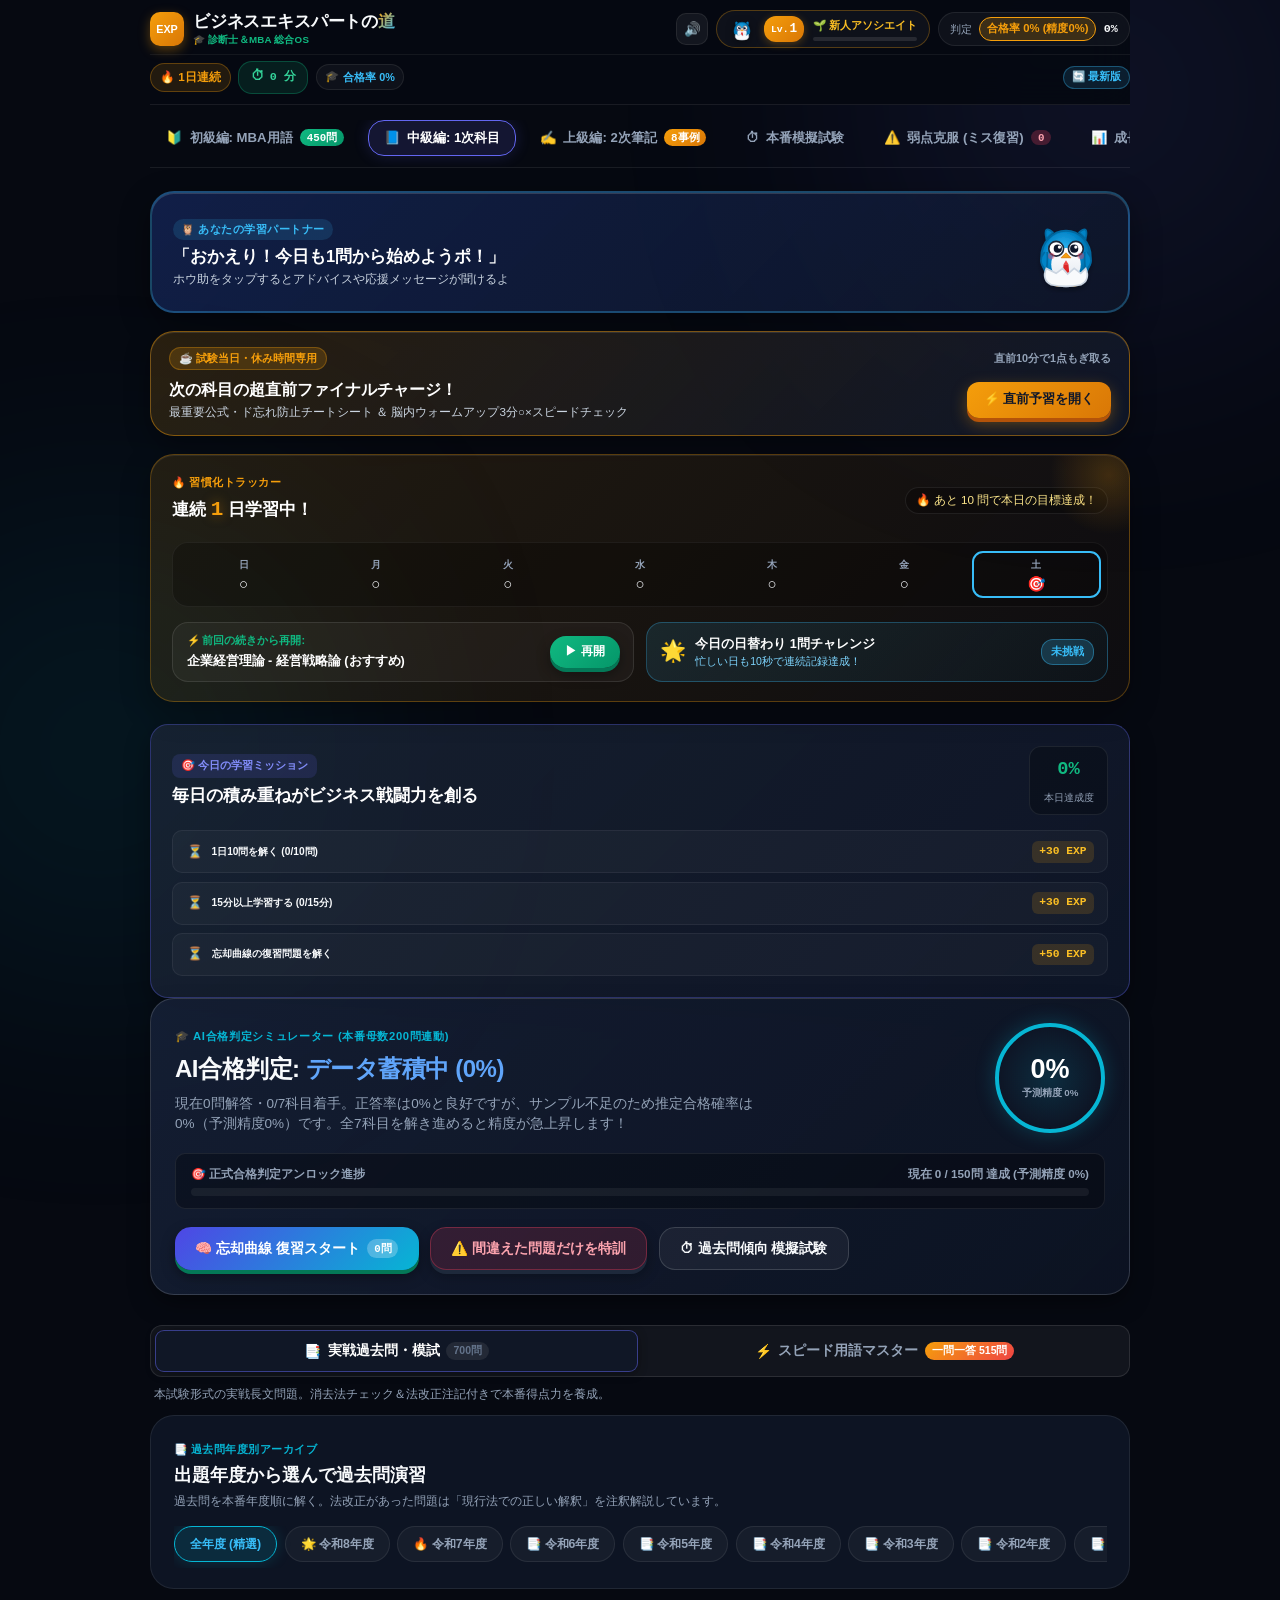
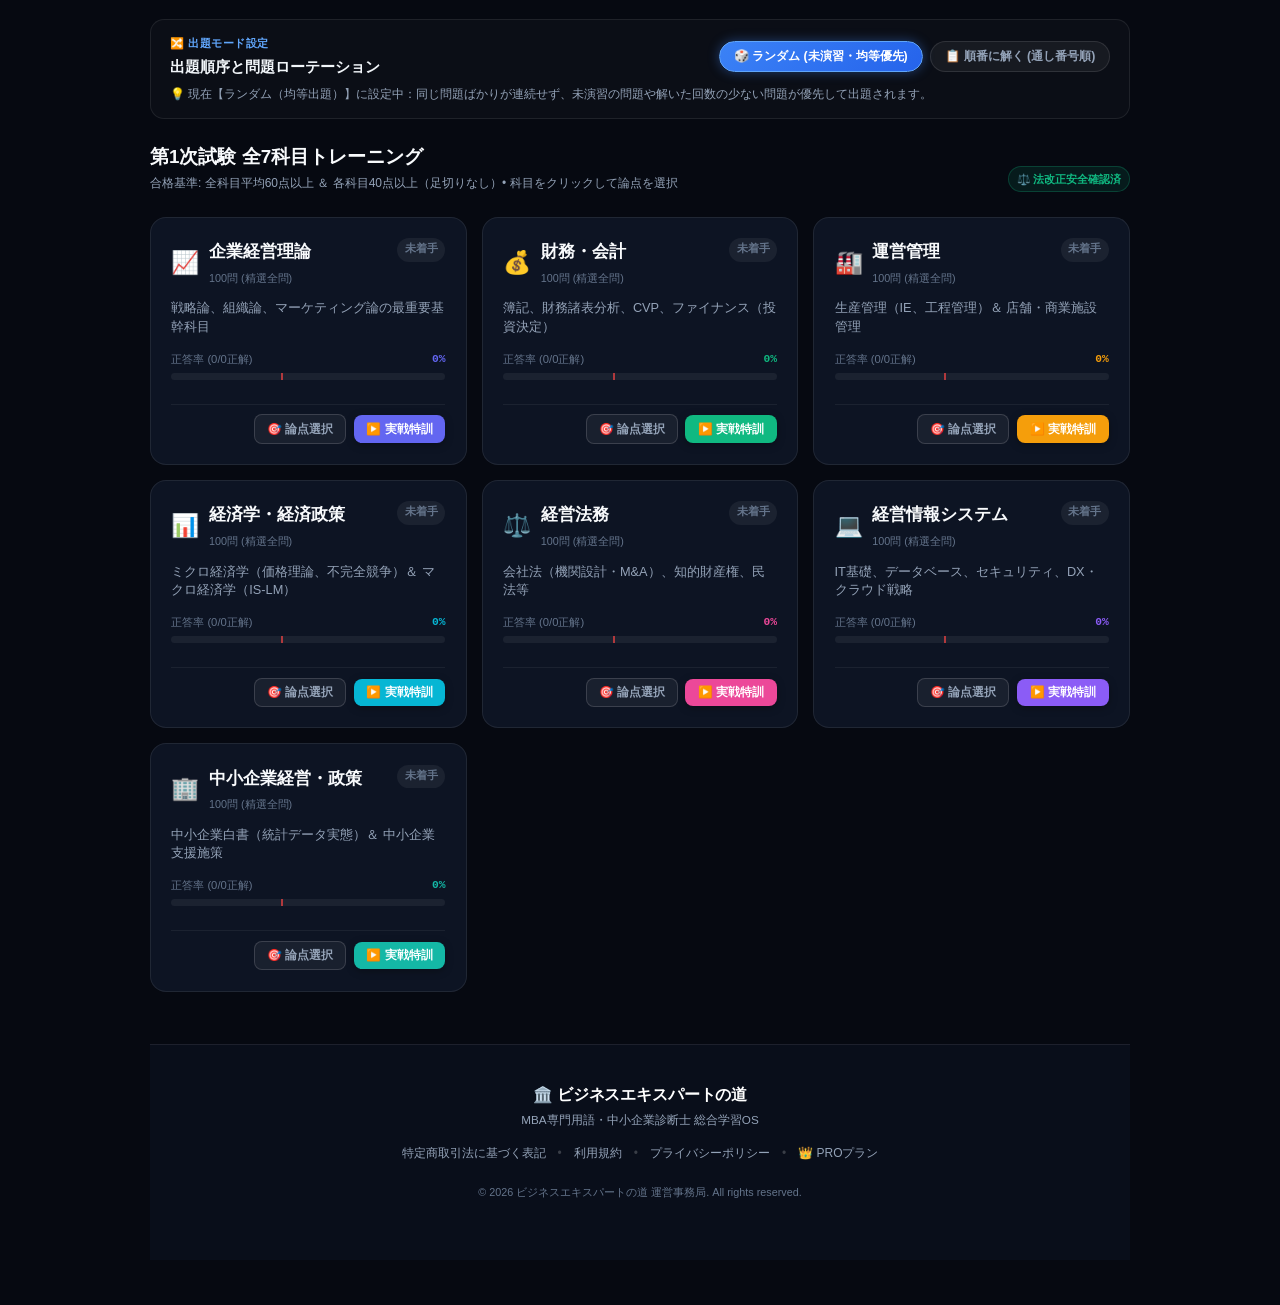
==== commit f6aae4ec: "feat(ui): fix case study 2nd exam mobile layout, resolve speed vocab text clipping, and add 10-minut" ====
--- a/docs/index.html
+++ b/docs/index.html
@@ -25,18 +25,18 @@
   <meta http-equiv="X-Content-Type-Options" content="nosniff">
   <meta name="referrer" content="strict-origin-when-cross-origin">
 
-  <!-- Immediate Cache Purge for PWA Updates (v19) -->
+  <!-- Immediate Cache Purge for PWA Updates (v21) -->
   <script>
     if ('caches' in window) {
       caches.keys().then(function(keys) {
         keys.forEach(function(k) {
-          if (k !== 'shindanshi-master-v19') caches.delete(k);
+          if (k !== 'shindanshi-master-v21') caches.delete(k);
         });
       });
     }
   </script>
 
-  <link rel="stylesheet" href="index.css?v=19">
+  <link rel="stylesheet" href="index.css?v=21">
 </head>
 <body class="theme-dark">
   <!-- Dynamic Glow Backgrounds -->
@@ -323,6 +323,23 @@
           </div>
         </div>
 
+        <!-- ☕️ 試験当日・休憩時間専用: 次の科目を直前10分で総ざらい (NEW) -->
+        <div class="exam-break-banner" id="examBreakBanner">
+          <div class="eb-top-row">
+            <span class="eb-tag">☕️ 試験当日・休み時間専用</span>
+            <span class="eb-hint">直前10分で1点もぎ取る</span>
+          </div>
+          <div class="eb-main-row">
+            <div class="eb-text-col">
+              <h3 class="eb-title">次の科目の超直前ファイナルチャージ！</h3>
+              <p class="eb-desc">最重要公式・ド忘れ防止チートシート ＆ 脳内ウォームアップ3分○×スピードチェック</p>
+            </div>
+            <button class="btn-action-primary eb-open-btn" id="btnOpenBreakModal">
+              ⚡️ 直前予習を開く
+            </button>
+          </div>
+        </div>
+
         <!-- 習慣化促進: 週間ストリーク & クイック再開ダッシュボード (NEW) -->
         <div class="habit-streak-card" id="habitStreakCard">
           <div class="habit-header">
@@ -1150,6 +1167,58 @@
           <!-- Sub-categories Grid List -->
           <div class="subcat-modal-list" id="mbaSubcatModalList">
             <!-- Populated by JS -->
+          </div>
+        </div>
+      </div>
+
+      <!-- ☕️ 試験当日・休憩時間専用 直前ファイナルチャージ モーダル -->
+      <div id="examBreakModal" class="case-modal-overlay" style="display: none;">
+        <div class="break-modal-card">
+          <div class="break-modal-header">
+            <div class="bm-header-titles">
+              <span class="bm-tag">☕️ 当日休憩時間専用（直前10分で総ざらい）</span>
+              <h2 class="bm-title" id="bmSubjectTitle">📊 経済学・経済政策 ファイナルチャージ</h2>
+            </div>
+            <button class="modal-close-btn" id="btnCloseBreakModal">×</button>
+          </div>
+
+          <!-- 科目選択タブ (親指スワイプ) -->
+          <div class="break-subject-nav" id="breakSubjectNav">
+            <button class="bs-tab active" data-sub="economics">📊 経済</button>
+            <button class="bs-tab" data-sub="finance">💰 財務</button>
+            <button class="bs-tab" data-sub="management">📈 経営</button>
+            <button class="bs-tab" data-sub="operations">🏭 運営</button>
+            <button class="bs-tab" data-sub="law">⚖️ 法務</button>
+            <button class="bs-tab" data-sub="it">💻 情報</button>
+            <button class="bs-tab" data-sub="policy">📜 中小政策</button>
+          </div>
+
+          <div class="break-modal-body">
+            <!-- ホウ助の激励メッセージ -->
+            <div class="break-buddy-box">
+              <div class="bb-avatar" id="breakBuddyAvatar">🦉</div>
+              <p class="bb-quote" id="breakBuddyQuote">「深呼吸して！取れる基本問題を確実に拾おうポ！」</p>
+            </div>
+
+            <!-- 切替: 📜 直前チートシート vs ⚡️ 3分○×スピード確認 -->
+            <div class="break-section-switch">
+              <button class="bss-tab active" id="btnBssCheat">📜 最重要チートシート (公式・要点)</button>
+              <button class="bss-tab" id="btnBssQuiz">⚡️ 3分○×スピード確認 (5問)</button>
+            </div>
+
+            <!-- チートシート表示エリア -->
+            <div class="break-cheatsheet-area" id="breakCheatsheetArea">
+              <!-- Populated by JS -->
+            </div>
+
+            <!-- ○×クイズ表示エリア -->
+            <div class="break-quiz-area" id="breakQuizArea" style="display: none;">
+              <!-- Populated by JS -->
+            </div>
+          </div>
+
+          <div class="break-modal-footer">
+            <button class="btn btn-outline" id="btnBreakModalCloseBottom">閉じて試験に集中する</button>
           </div>
         </div>
       </div>
@@ -1253,12 +1322,15 @@
   <!-- Case Exam Modules (第2次筆記試験 事例 I〜IV 全8事例) -->
   <script src="data/cases_data.js"></script>
 
+  <!-- Exam Break Modules (当日の休憩時間専用 直前ファイナルチャージ) -->
+  <script src="data/exam_break_data.js"></script>
+
   <!-- Character & Sound Engines (AI感払拭・Duolingo風インタラクション) -->
-  <script src="sound.js?v=19"></script>
-  <script src="character.js?v=19"></script>
-
-  <script src="questions.js?v=19"></script>
-  <script src="app.js?v=19"></script>
+  <script src="sound.js?v=21"></script>
+  <script src="character.js?v=21"></script>
+
+  <script src="questions.js?v=21"></script>
+  <script src="app.js?v=21"></script>
 
   <!-- Service Worker for Offline / PWA Support & Automatic Update Flow -->
   <script>
@@ -1272,7 +1344,7 @@
       });
 
       window.addEventListener('load', () => {
-        navigator.serviceWorker.register('./service-worker.js?v=19')
+        navigator.serviceWorker.register('./service-worker.js?v=21')
           .then(reg => {
             console.log('PWA Service Worker registered:', reg.scope);
             // サーバー上の最新SWを即座に確認
--- a/docs/index.css
+++ b/docs/index.css
@@ -5195,6 +5195,202 @@
     white-space: nowrap !important;
     letter-spacing: -0.03em !important;
   }
+
+  /* モード切替タブ (実戦過去問 vs スピード用語マスター) のスマホ文字切れ完全解消 */
+  .mode-switcher-bar {
+    padding: 3px !important;
+    gap: 4px !important;
+  }
+
+  .mode-tab-btn {
+    flex-direction: column !important;
+    gap: 2px !important;
+    padding: 0.55rem 0.35rem !important;
+    text-align: center !important;
+    white-space: normal !important;
+  }
+
+  .mode-tab-btn .tab-icon {
+    font-size: 1.05rem !important;
+    margin-bottom: 1px !important;
+  }
+
+  .mode-tab-btn .tab-title {
+    font-size: 0.78rem !important;
+    font-weight: 700 !important;
+    white-space: nowrap !important;
+    letter-spacing: -0.02em !important;
+  }
+
+  .mode-tab-btn .tab-badge {
+    font-size: 0.65rem !important;
+    padding: 1px 6px !important;
+    border-radius: 8px !important;
+    margin-top: 2px !important;
+    white-space: nowrap !important;
+  }
+
+  /* 2次筆記試験 ワークスペース (スマホ崩れ完全解消) */
+  .case-workspace-container {
+    height: auto !important;
+    min-height: calc(100vh - 120px) !important;
+    padding-bottom: 5.5rem !important;
+    gap: 0.6rem !important;
+  }
+
+  .case-workspace-bar {
+    flex-direction: column !important;
+    align-items: stretch !important;
+    gap: 0.5rem !important;
+    padding: 0.7rem 0.8rem !important;
+    border-radius: 12px !important;
+  }
+
+  .case-workspace-bar .bar-left-group {
+    display: flex !important;
+    align-items: center !important;
+    justify-content: space-between !important;
+    gap: 0.4rem !important;
+    width: 100% !important;
+    overflow: visible !important;
+  }
+
+  #btnCaseBackToList {
+    font-size: 0.72rem !important;
+    padding: 0.3rem 0.55rem !important;
+    white-space: nowrap !important;
+    flex-shrink: 0 !important;
+  }
+
+  #wsCaseTypeBadge {
+    font-size: 0.7rem !important;
+    padding: 2px 7px !important;
+    white-space: nowrap !important;
+    flex-shrink: 0 !important;
+  }
+
+  #wsCaseTitle {
+    font-size: 0.82rem !important;
+    white-space: nowrap !important;
+    overflow: hidden !important;
+    text-overflow: ellipsis !important;
+    max-width: 140px !important;
+    flex: 1 1 auto !important;
+    margin: 0 !important;
+  }
+
+  .case-workspace-bar .bar-right-group {
+    display: flex !important;
+    align-items: center !important;
+    justify-content: space-between !important;
+    width: 100% !important;
+    padding-top: 0.35rem !important;
+    border-top: 1px solid rgba(255, 255, 255, 0.08) !important;
+    gap: 0.5rem !important;
+  }
+
+  .case-timer-box {
+    font-size: 0.8rem !important;
+    padding: 0.25rem 0.55rem !important;
+  }
+
+  .draft-indicator {
+    font-size: 0.7rem !important;
+    white-space: nowrap !important;
+  }
+
+  /* モバイルタブ切り替え (与件文 vs 設問・記述解答) */
+  .case-mobile-switch {
+    display: flex !important;
+    width: 100% !important;
+    gap: 4px !important;
+    padding: 3px !important;
+    margin-bottom: 0.4rem !important;
+  }
+
+  .c-mob-tab {
+    padding: 0.5rem 0.4rem !important;
+    font-size: 0.78rem !important;
+    text-align: center !important;
+  }
+
+  .case-split-layout {
+    flex-direction: column !important;
+    gap: 0.75rem !important;
+    min-height: auto !important;
+  }
+
+  .case-story-pane,
+  .case-questions-pane {
+    padding: 0.85rem !important;
+    border-radius: 12px !important;
+    overflow-y: visible !important;
+    height: auto !important;
+  }
+
+  .case-q-nav {
+    display: flex !important;
+    flex-wrap: nowrap !important;
+    gap: 0.35rem !important;
+    overflow-x: auto !important;
+    -webkit-overflow-scrolling: touch !important;
+    padding-bottom: 0.35rem !important;
+    scrollbar-width: none !important;
+  }
+  .case-q-nav::-webkit-scrollbar {
+    display: none !important;
+  }
+
+  .case-q-nav-btn {
+    font-size: 0.75rem !important;
+    padding: 0.35rem 0.65rem !important;
+    flex-shrink: 0 !important;
+  }
+
+  .q-header-box {
+    flex-direction: column !important;
+    align-items: flex-start !important;
+    gap: 0.35rem !important;
+  }
+
+  .q-title {
+    font-size: 0.98rem !important;
+    line-height: 1.35 !important;
+  }
+
+  .q-desc-box {
+    padding: 0.65rem 0.75rem !important;
+    font-size: 0.84rem !important;
+    line-height: 1.55 !important;
+  }
+
+  .sub-q-block {
+    padding: 0.75rem !important;
+  }
+
+  .sub-q-title {
+    font-size: 0.88rem !important;
+    flex-direction: column !important;
+    gap: 0.25rem !important;
+  }
+
+  .case-answer-textarea {
+    font-size: 0.88rem !important;
+    line-height: 1.5 !important;
+    min-height: 110px !important;
+    padding: 0.65rem 0.75rem !important;
+  }
+
+  .case-char-counter {
+    font-size: 0.72rem !important;
+  }
+
+  .btn-submit-action {
+    width: 100% !important;
+    justify-content: center !important;
+    padding: 0.7rem 1rem !important;
+    font-size: 0.88rem !important;
+  }
 }
 
 
@@ -5501,3 +5697,413 @@
     font-size: 0.72rem;
   }
 }
+
+/* =========================================================================
+   EXAM BREAK FINAL CHARGE (試験当日・休憩時間専用 直前予習機能)
+   ========================================================================= */
+
+/* ホーム画面のバナー */
+.exam-break-banner {
+  background: linear-gradient(135deg, rgba(245, 158, 11, 0.15) 0%, rgba(15, 23, 42, 0.9) 100%);
+  border: 1.5px solid rgba(245, 158, 11, 0.45);
+  border-radius: var(--radius-lg);
+  padding: 1rem 1.2rem;
+  margin-bottom: 1.2rem;
+  box-shadow: 0 8px 24px rgba(0, 0, 0, 0.35), inset 0 1px 0 rgba(255, 255, 255, 0.1);
+  display: flex;
+  flex-direction: column;
+  gap: 0.6rem;
+  position: relative;
+  overflow: hidden;
+}
+
+.eb-top-row {
+  display: flex;
+  align-items: center;
+  justify-content: space-between;
+}
+
+.eb-tag {
+  font-size: 0.74rem;
+  font-weight: 800;
+  color: #f59e0b;
+  background: rgba(245, 158, 11, 0.18);
+  padding: 2px 9px;
+  border-radius: 12px;
+  border: 1px solid rgba(245, 158, 11, 0.3);
+}
+
+.eb-hint {
+  font-size: 0.72rem;
+  color: #94a3b8;
+  font-weight: 600;
+}
+
+.eb-main-row {
+  display: flex;
+  align-items: center;
+  justify-content: space-between;
+  gap: 1rem;
+}
+
+.eb-text-col {
+  flex: 1;
+  min-width: 0;
+}
+
+.eb-title {
+  font-family: var(--font-display);
+  font-size: 1.05rem;
+  font-weight: 800;
+  color: #ffffff;
+  margin: 0 0 0.25rem 0;
+  line-height: 1.35;
+}
+
+.eb-desc {
+  font-size: 0.78rem;
+  color: #cbd5e1;
+  margin: 0;
+  line-height: 1.4;
+}
+
+.eb-open-btn {
+  flex-shrink: 0;
+  background: linear-gradient(135deg, #f59e0b, #d97706) !important;
+  color: #0f172a !important;
+  font-weight: 800 !important;
+  font-size: 0.85rem !important;
+  padding: 0.65rem 1.1rem !important;
+  border-radius: 12px !important;
+  border: none !important;
+  box-shadow: 0 4px 0 #b45309, 0 6px 16px rgba(245, 158, 11, 0.35) !important;
+  cursor: pointer;
+  white-space: nowrap;
+}
+
+.eb-open-btn:active {
+  transform: translateY(3px) !important;
+  box-shadow: 0 1px 0 #b45309 !important;
+}
+
+/* 休憩時間モーダルカード */
+.break-modal-card {
+  background: var(--bg-card);
+  border: 1px solid rgba(245, 158, 11, 0.3);
+  border-radius: 20px;
+  width: 95%;
+  max-width: 800px;
+  max-height: 90vh;
+  display: flex;
+  flex-direction: column;
+  overflow: hidden;
+  box-shadow: 0 20px 60px rgba(0, 0, 0, 0.6);
+  animation: zoomIn 0.22s ease-out;
+}
+
+.break-modal-header {
+  padding: 1.1rem 1.4rem;
+  background: rgba(15, 23, 42, 0.85);
+  border-bottom: 1px solid rgba(255, 255, 255, 0.08);
+  display: flex;
+  align-items: center;
+  justify-content: space-between;
+  gap: 1rem;
+}
+
+.bm-tag {
+  font-size: 0.72rem;
+  font-weight: 700;
+  color: #fbbf24;
+  display: block;
+  margin-bottom: 0.2rem;
+}
+
+.bm-title {
+  font-size: 1.15rem;
+  font-weight: 800;
+  color: #ffffff;
+  margin: 0;
+}
+
+/* 科目選択スワイプタブ */
+.break-subject-nav {
+  display: flex;
+  gap: 0.4rem;
+  padding: 0.6rem 1rem;
+  background: rgba(0, 0, 0, 0.25);
+  border-bottom: 1px solid rgba(255, 255, 255, 0.06);
+  overflow-x: auto;
+  -webkit-overflow-scrolling: touch;
+  scrollbar-width: none;
+}
+
+.break-subject-nav::-webkit-scrollbar {
+  display: none;
+}
+
+.bs-tab {
+  background: rgba(255, 255, 255, 0.05);
+  border: 1px solid rgba(255, 255, 255, 0.1);
+  color: #94a3b8;
+  padding: 0.4rem 0.85rem;
+  border-radius: 10px;
+  font-size: 0.82rem;
+  font-weight: 700;
+  white-space: nowrap;
+  cursor: pointer;
+  flex-shrink: 0;
+  transition: all 0.2s ease;
+}
+
+.bs-tab.active {
+  background: rgba(245, 158, 11, 0.2);
+  border-color: #f59e0b;
+  color: #fef08a;
+  box-shadow: 0 2px 8px rgba(245, 158, 11, 0.2);
+}
+
+.break-modal-body {
+  padding: 1.2rem 1.4rem;
+  overflow-y: auto;
+  display: flex;
+  flex-direction: column;
+  gap: 1rem;
+  flex: 1;
+}
+
+/* ホウ助メッセージ */
+.break-buddy-box {
+  display: flex;
+  align-items: center;
+  gap: 0.8rem;
+  background: rgba(245, 158, 11, 0.1);
+  border: 1px solid rgba(245, 158, 11, 0.25);
+  border-radius: 12px;
+  padding: 0.75rem 1rem;
+}
+
+.bb-avatar {
+  font-size: 1.8rem;
+  flex-shrink: 0;
+}
+
+.bb-quote {
+  font-size: 0.85rem;
+  color: #fde68a;
+  font-weight: 600;
+  line-height: 1.4;
+  margin: 0;
+}
+
+/* セクション切り替えタブ (チートシート vs ○×クイズ) */
+.break-section-switch {
+  display: flex;
+  background: rgba(255, 255, 255, 0.04);
+  border-radius: 12px;
+  padding: 3px;
+  gap: 4px;
+}
+
+.bss-tab {
+  flex: 1;
+  background: transparent;
+  border: none;
+  padding: 0.6rem 0.4rem;
+  color: #94a3b8;
+  font-size: 0.84rem;
+  font-weight: 700;
+  border-radius: 9px;
+  cursor: pointer;
+  transition: all 0.2s ease;
+  text-align: center;
+}
+
+.bss-tab.active {
+  background: var(--bg-card);
+  color: #ffffff;
+  border: 1px solid rgba(245, 158, 11, 0.4);
+  box-shadow: 0 2px 6px rgba(0, 0, 0, 0.3);
+}
+
+/* チートシートカード */
+.cheat-card {
+  background: rgba(255, 255, 255, 0.03);
+  border: 1px solid rgba(255, 255, 255, 0.08);
+  border-left: 3px solid #f59e0b;
+  border-radius: 0 12px 12px 0;
+  padding: 1rem 1.1rem;
+  margin-bottom: 0.9rem;
+}
+
+.cheat-card-title {
+  font-size: 0.95rem;
+  font-weight: 800;
+  color: #fbbf24;
+  margin: 0 0 0.6rem 0;
+}
+
+.cheat-card-list {
+  margin: 0;
+  padding-left: 1.2rem;
+  display: flex;
+  flex-direction: column;
+  gap: 0.45rem;
+}
+
+.cheat-card-list li {
+  font-size: 0.86rem;
+  color: #e2e8f0;
+  line-height: 1.55;
+}
+
+/* ○×スピードチェックカード */
+.ox-card {
+  background: rgba(255, 255, 255, 0.03);
+  border: 1px solid rgba(255, 255, 255, 0.08);
+  border-radius: 14px;
+  padding: 1rem 1.1rem;
+  margin-bottom: 1rem;
+}
+
+.ox-header {
+  display: flex;
+  align-items: center;
+  justify-content: space-between;
+  margin-bottom: 0.5rem;
+}
+
+.ox-num-tag {
+  font-size: 0.72rem;
+  font-weight: 800;
+  color: #38bdf8;
+  background: rgba(56, 189, 248, 0.15);
+  padding: 2px 7px;
+  border-radius: 8px;
+}
+
+.ox-q-text {
+  font-size: 0.92rem;
+  font-weight: 600;
+  color: #ffffff;
+  line-height: 1.55;
+  margin-bottom: 0.9rem;
+}
+
+.ox-btn-group {
+  display: flex;
+  gap: 0.75rem;
+}
+
+.ox-btn {
+  flex: 1;
+  padding: 0.65rem 0.5rem;
+  border-radius: 10px;
+  font-size: 0.9rem;
+  font-weight: 800;
+  cursor: pointer;
+  display: flex;
+  align-items: center;
+  justify-content: center;
+  gap: 0.35rem;
+  border: 1.5px solid transparent;
+  transition: all 0.15s ease;
+}
+
+.ox-btn.btn-o {
+  background: rgba(16, 185, 129, 0.15);
+  border-color: rgba(16, 185, 129, 0.4);
+  color: #34d399;
+}
+.ox-btn.btn-o:active {
+  transform: translateY(2px);
+  background: rgba(16, 185, 129, 0.3);
+}
+
+.ox-btn.btn-x {
+  background: rgba(239, 68, 68, 0.15);
+  border-color: rgba(239, 68, 68, 0.4);
+  color: #f87171;
+}
+.ox-btn.btn-x:active {
+  transform: translateY(2px);
+  background: rgba(239, 68, 68, 0.3);
+}
+
+.ox-feedback-box {
+  margin-top: 0.85rem;
+  padding: 0.75rem 0.9rem;
+  border-radius: 10px;
+  animation: fadeIn 0.2s ease;
+}
+
+.ox-feedback-box.correct {
+  background: rgba(16, 185, 129, 0.15);
+  border: 1px solid rgba(16, 185, 129, 0.35);
+}
+
+.ox-feedback-box.incorrect {
+  background: rgba(239, 68, 68, 0.15);
+  border: 1px solid rgba(239, 68, 68, 0.35);
+}
+
+.ox-fb-title {
+  font-weight: 800;
+  font-size: 0.85rem;
+  margin-bottom: 0.25rem;
+}
+
+.ox-feedback-box.correct .ox-fb-title {
+  color: #34d399;
+}
+
+.ox-feedback-box.incorrect .ox-fb-title {
+  color: #f87171;
+}
+
+.ox-fb-exp {
+  font-size: 0.82rem;
+  color: #cbd5e1;
+  line-height: 1.5;
+}
+
+.break-modal-footer {
+  padding: 0.9rem 1.4rem;
+  background: rgba(15, 23, 42, 0.85);
+  border-top: 1px solid rgba(255, 255, 255, 0.08);
+  display: flex;
+  justify-content: flex-end;
+}
+
+@media (max-width: 680px) {
+  .exam-break-banner {
+    padding: 0.85rem 0.95rem;
+  }
+  .eb-main-row {
+    flex-direction: column;
+    align-items: stretch;
+    gap: 0.65rem;
+  }
+  .eb-open-btn {
+    width: 100%;
+    text-align: center;
+    padding: 0.6rem;
+  }
+  .break-modal-card {
+    width: 100% !important;
+    max-width: 100% !important;
+    border-radius: 20px 20px 0 0 !important;
+    max-height: 92vh !important;
+    margin: 0 !important;
+  }
+  .break-modal-header {
+    padding: 0.9rem 1rem;
+  }
+  .break-modal-body {
+    padding: 0.9rem 1rem;
+  }
+  .bss-tab {
+    font-size: 0.74rem;
+    padding: 0.5rem 0.2rem;
+  }
+}
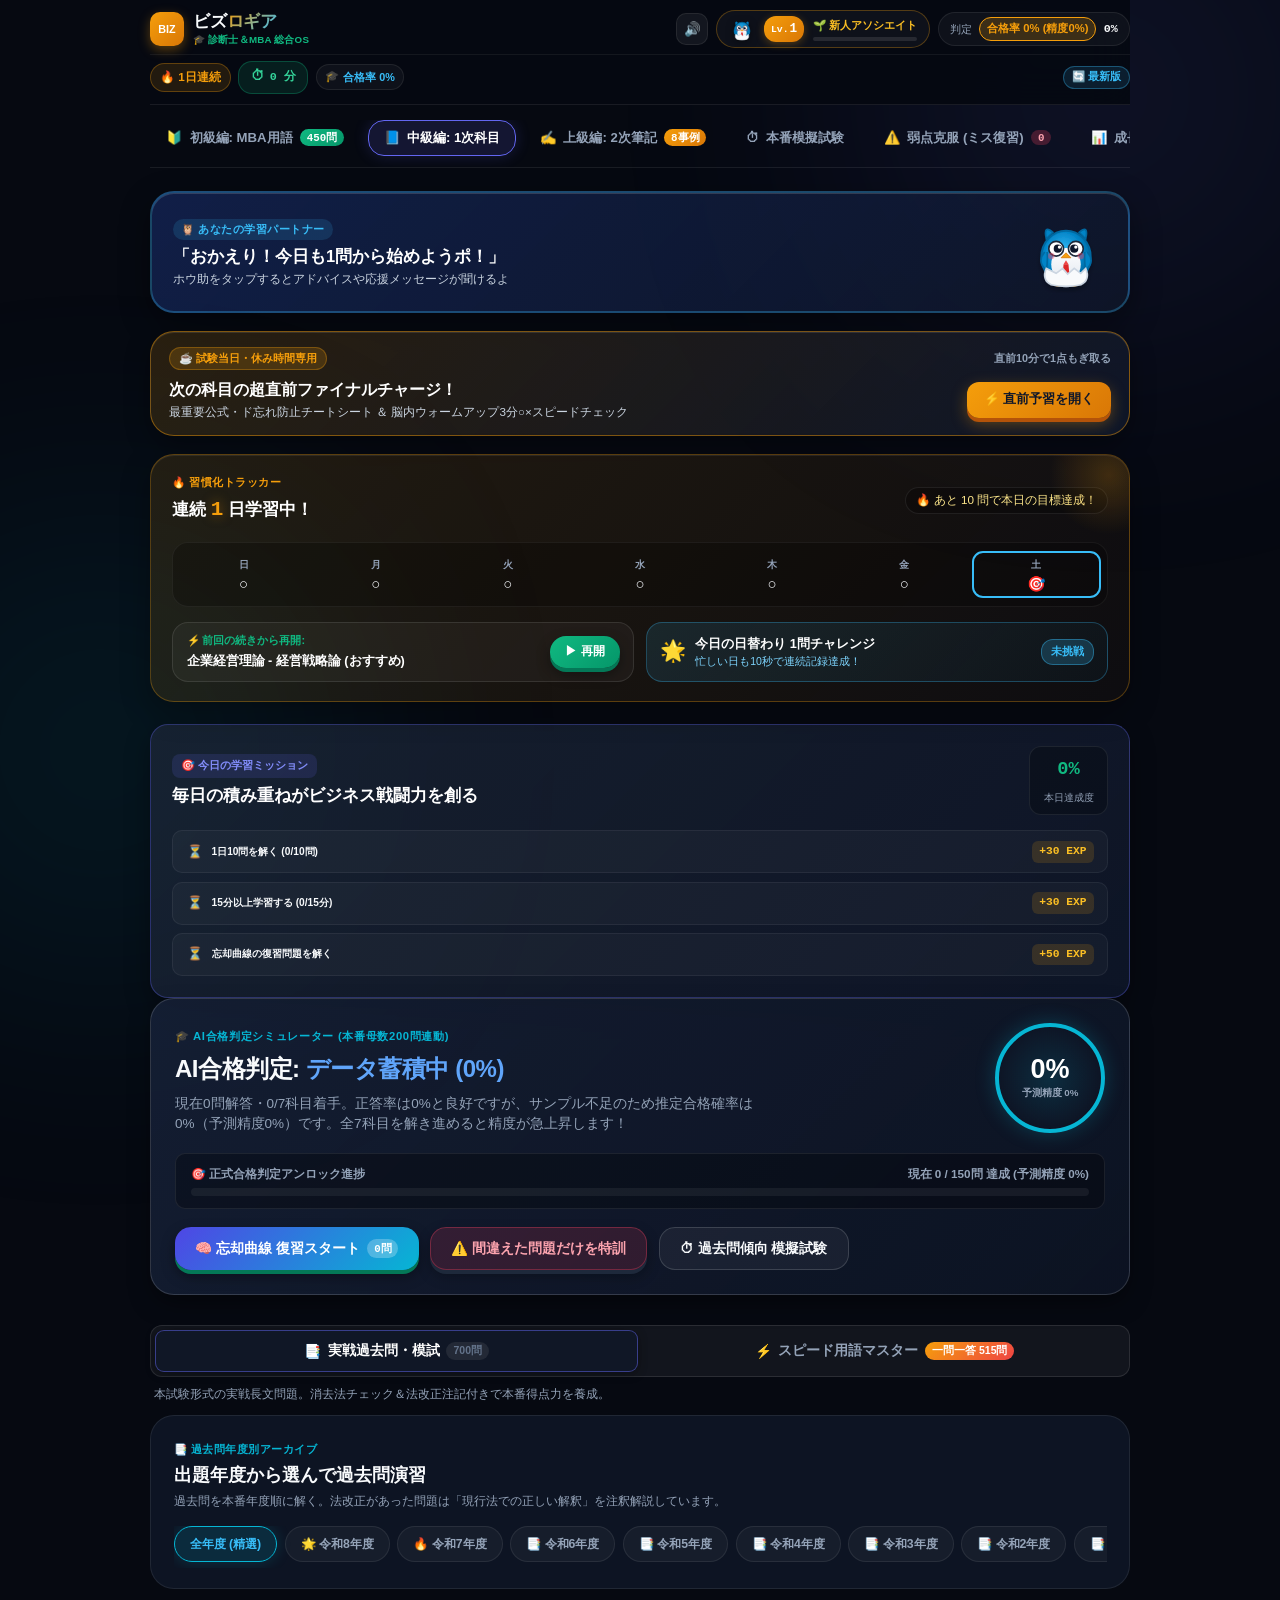
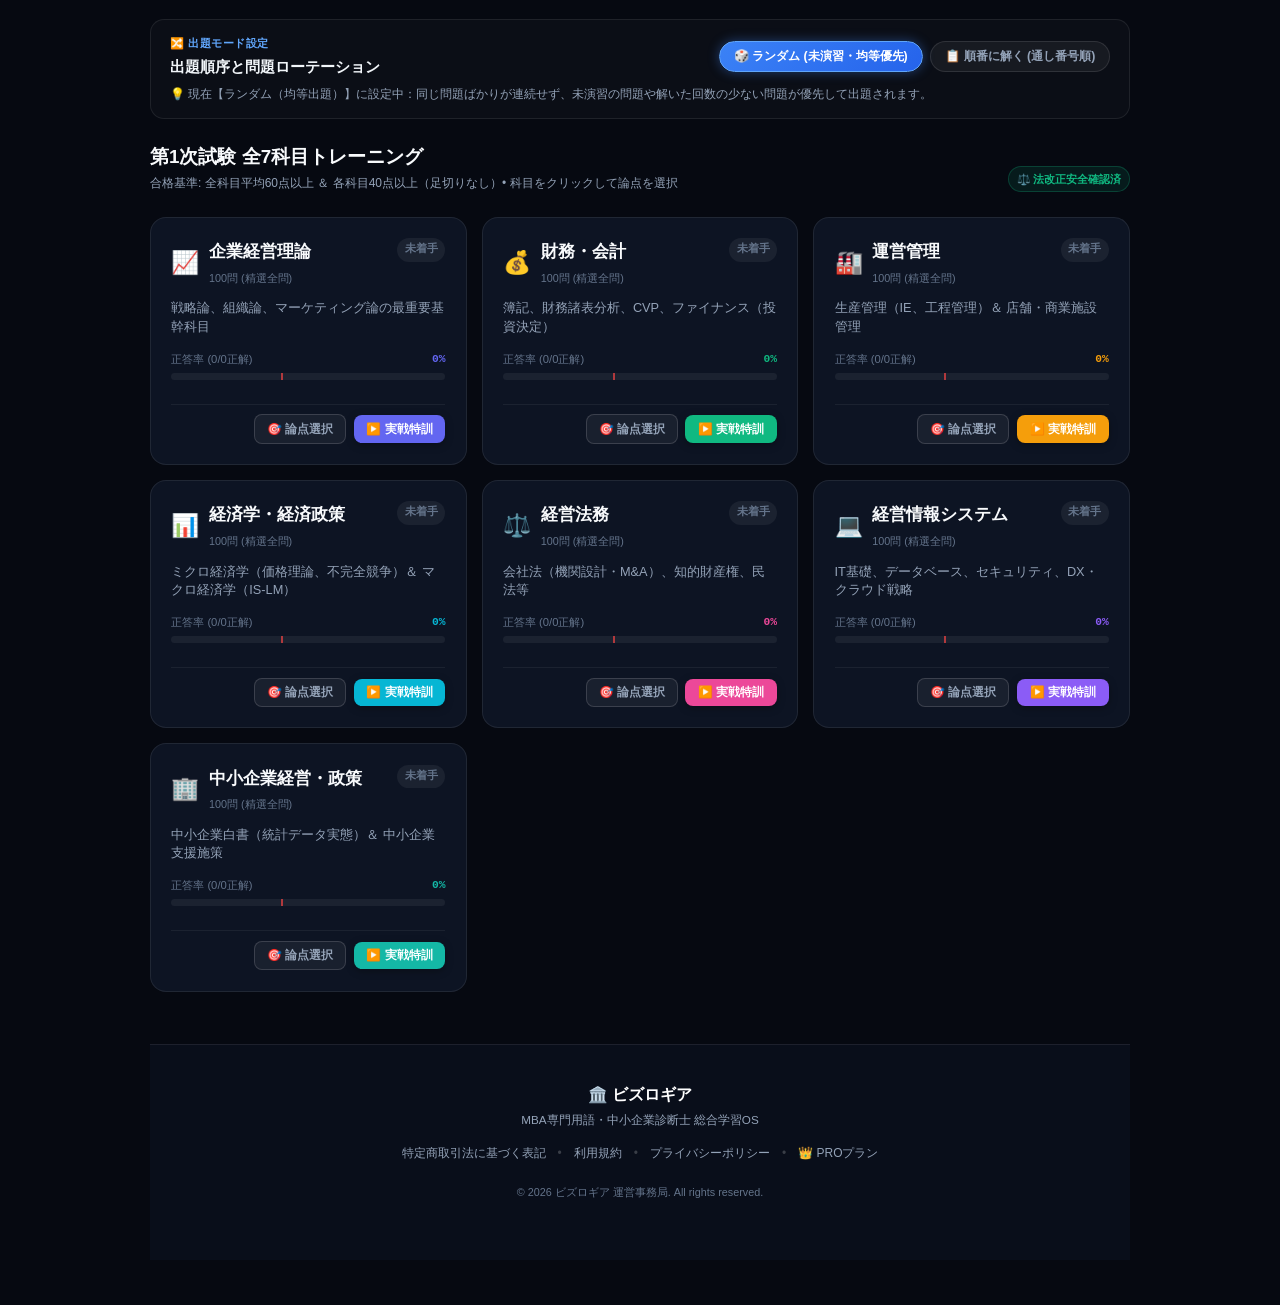
==== commit 8a060fa2: "chore(branding): rename 'ビジネスエキスパートの道' to 'ビズロギア'" ====
--- a/docs/index.html
+++ b/docs/index.html
@@ -5,10 +5,10 @@
   <meta name="viewport" content="width=device-width, initial-scale=1.0, maximum-scale=1.0, user-scalable=no, viewport-fit=cover">
   <meta name="apple-mobile-web-app-capable" content="yes">
   <meta name="apple-mobile-web-app-status-bar-style" content="black-translucent">
-  <meta name="apple-mobile-web-app-title" content="ビジネスエキスパートの道">
+  <meta name="apple-mobile-web-app-title" content="ビズロギア">
   <meta name="theme-color" content="#070a13">
-  <meta name="description" content="ビジネスエキスパートの道 - 初級編MBA専門用語から中級編診断士1次試験、上級編2次筆記実戦ケーススタディまでビジネス戦闘力を極める総合学習OS">
-  <title>ビジネスエキスパートの道 | MBA用語・中小企業診断士 総合学習OS</title>
+  <meta name="description" content="ビズロギア - 初級編MBA専門用語から中級編診断士1次試験、上級編2次筆記実戦ケーススタディまでビジネス戦闘力を極める総合学習OS">
+  <title>ビズロギア | MBA用語・中小企業診断士 総合学習OS</title>
 
   <!-- Google Fonts -->
   <link rel="preconnect" href="https://fonts.googleapis.com">
@@ -25,18 +25,18 @@
   <meta http-equiv="X-Content-Type-Options" content="nosniff">
   <meta name="referrer" content="strict-origin-when-cross-origin">
 
-  <!-- Immediate Cache Purge for PWA Updates (v21) -->
+  <!-- Immediate Cache Purge for PWA Updates (v22) -->
   <script>
     if ('caches' in window) {
       caches.keys().then(function(keys) {
         keys.forEach(function(k) {
-          if (k !== 'shindanshi-master-v21') caches.delete(k);
+          if (k !== 'shindanshi-master-v22') caches.delete(k);
         });
       });
     }
   </script>
 
-  <link rel="stylesheet" href="index.css?v=21">
+  <link rel="stylesheet" href="index.css?v=22">
 </head>
 <body class="theme-dark">
   <!-- Dynamic Glow Backgrounds -->
@@ -54,10 +54,10 @@
           </button>
           <div class="brand-container">
             <div class="brand-logo-mark" style="background: linear-gradient(135deg, #f59e0b, #d97706);">
-              <span>EXP</span>
+              <span>BIZ</span>
             </div>
             <div class="brand-titles-wrap">
-              <h1 class="brand-title">ビジネスエキスパートの<span class="gradient-text">道</span></h1>
+              <h1 class="brand-title">ビズ<span class="gradient-text">ロギア</span></h1>
               <span class="compliance-tag" title="初級MBA用語・中級1次・上級2次筆記まで完全網羅">🎓 診断士＆MBA 総合OS</span>
             </div>
           </div>
@@ -1244,7 +1244,7 @@
       <footer class="app-site-footer">
         <div class="footer-inner">
           <div class="footer-brand">
-            <span class="f-logo">🏛️ ビジネスエキスパートの道</span>
+            <span class="f-logo">🏛️ ビズロギア</span>
             <span class="f-tagline">MBA専門用語・中小企業診断士 総合学習OS</span>
           </div>
           <div class="footer-links">
@@ -1256,7 +1256,7 @@
             <span>•</span>
             <a href="javascript:void(0)" onclick="openProModal()">👑 PROプラン</a>
           </div>
-          <p class="footer-copy">© 2026 ビジネスエキスパートの道 運営事務局. All rights reserved.</p>
+          <p class="footer-copy">© 2026 ビズロギア 運営事務局. All rights reserved.</p>
         </div>
       </footer>
 
@@ -1326,11 +1326,11 @@
   <script src="data/exam_break_data.js"></script>
 
   <!-- Character & Sound Engines (AI感払拭・Duolingo風インタラクション) -->
-  <script src="sound.js?v=21"></script>
-  <script src="character.js?v=21"></script>
-
-  <script src="questions.js?v=21"></script>
-  <script src="app.js?v=21"></script>
+  <script src="sound.js?v=22"></script>
+  <script src="character.js?v=22"></script>
+
+  <script src="questions.js?v=22"></script>
+  <script src="app.js?v=22"></script>
 
   <!-- Service Worker for Offline / PWA Support & Automatic Update Flow -->
   <script>
@@ -1344,7 +1344,7 @@
       });
 
       window.addEventListener('load', () => {
-        navigator.serviceWorker.register('./service-worker.js?v=21')
+        navigator.serviceWorker.register('./service-worker.js?v=22')
           .then(reg => {
             console.log('PWA Service Worker registered:', reg.scope);
             // サーバー上の最新SWを即座に確認
--- a/docs/index.css
+++ b/docs/index.css
@@ -2806,7 +2806,7 @@
 
 
 /* ==========================================================================
-   ビジネスエキスパートの道 - ゲーム性 (Lv/EXP/称号) & 初級編 MBA STYLES
+   ビズロギア - ゲーム性 (Lv/EXP/称号) & 初級編 MBA STYLES
    ========================================================================== */
 
 /* Header Level & EXP Badge */
